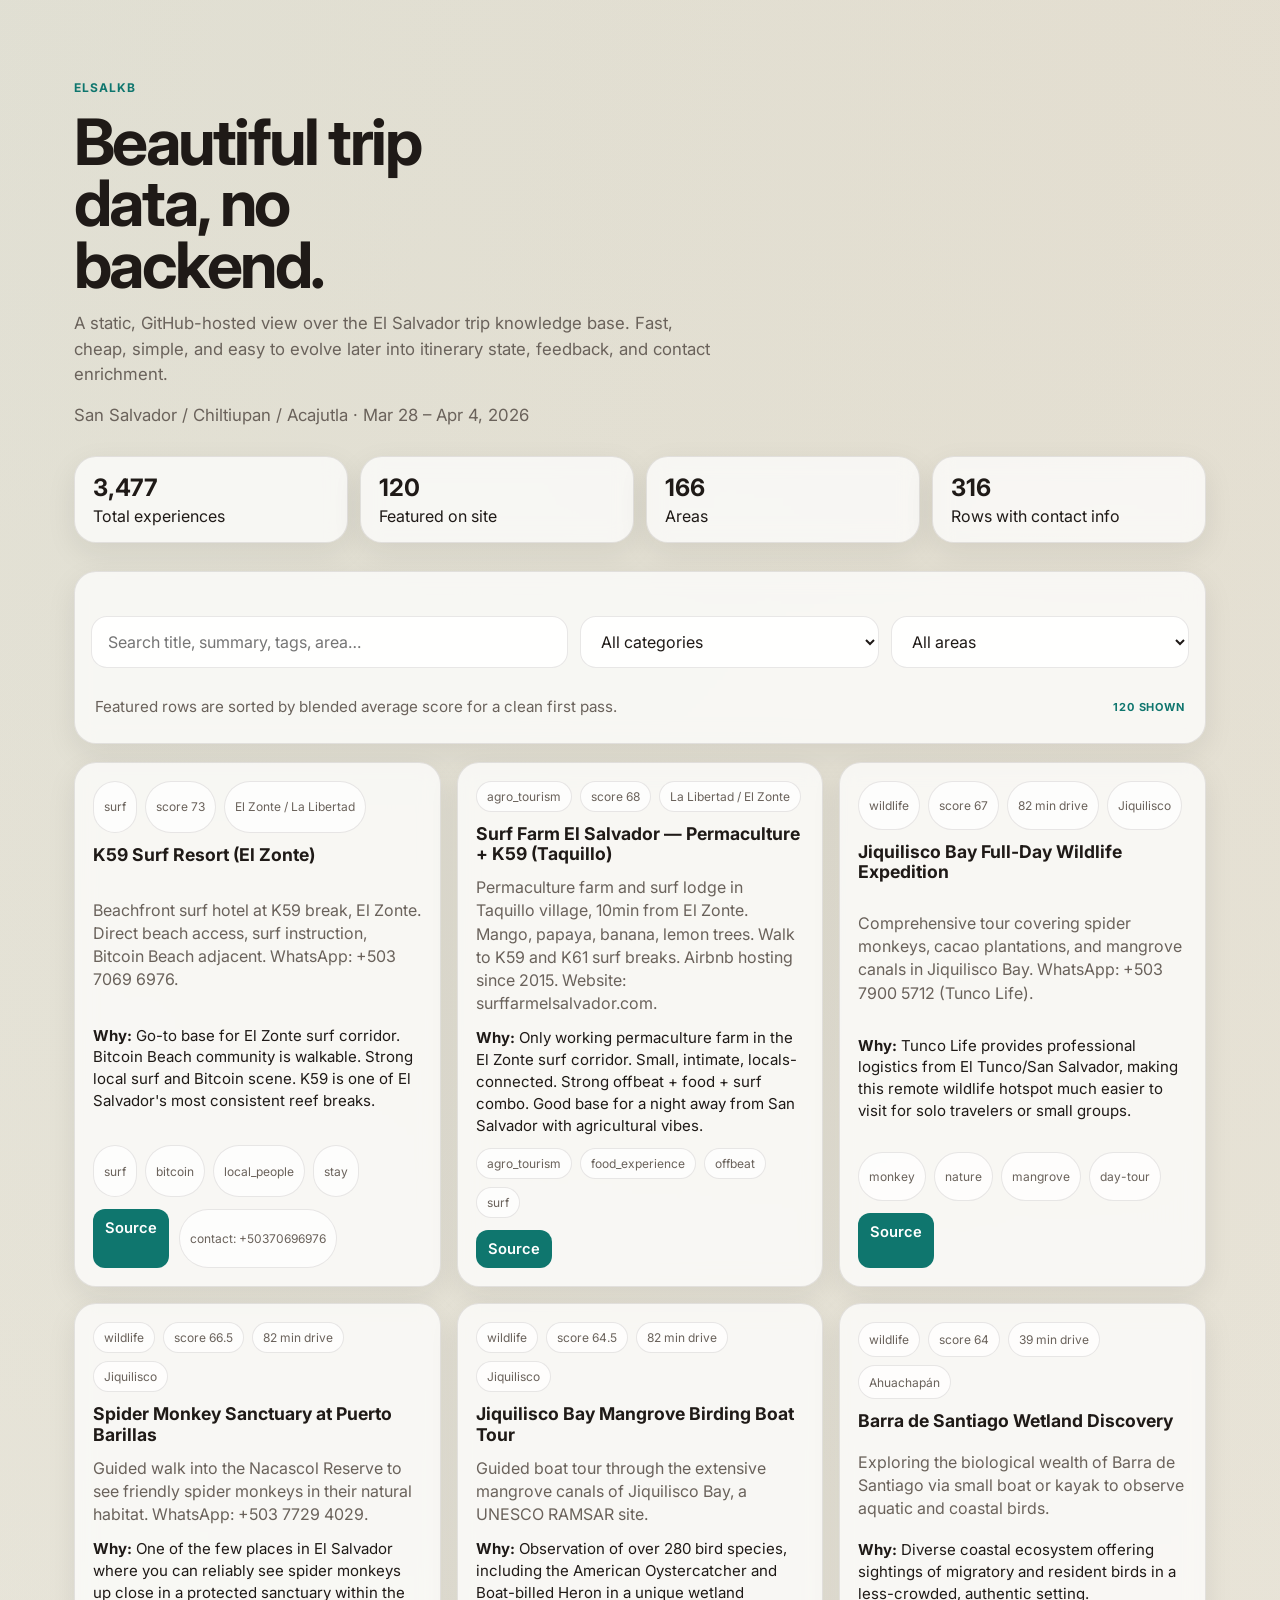
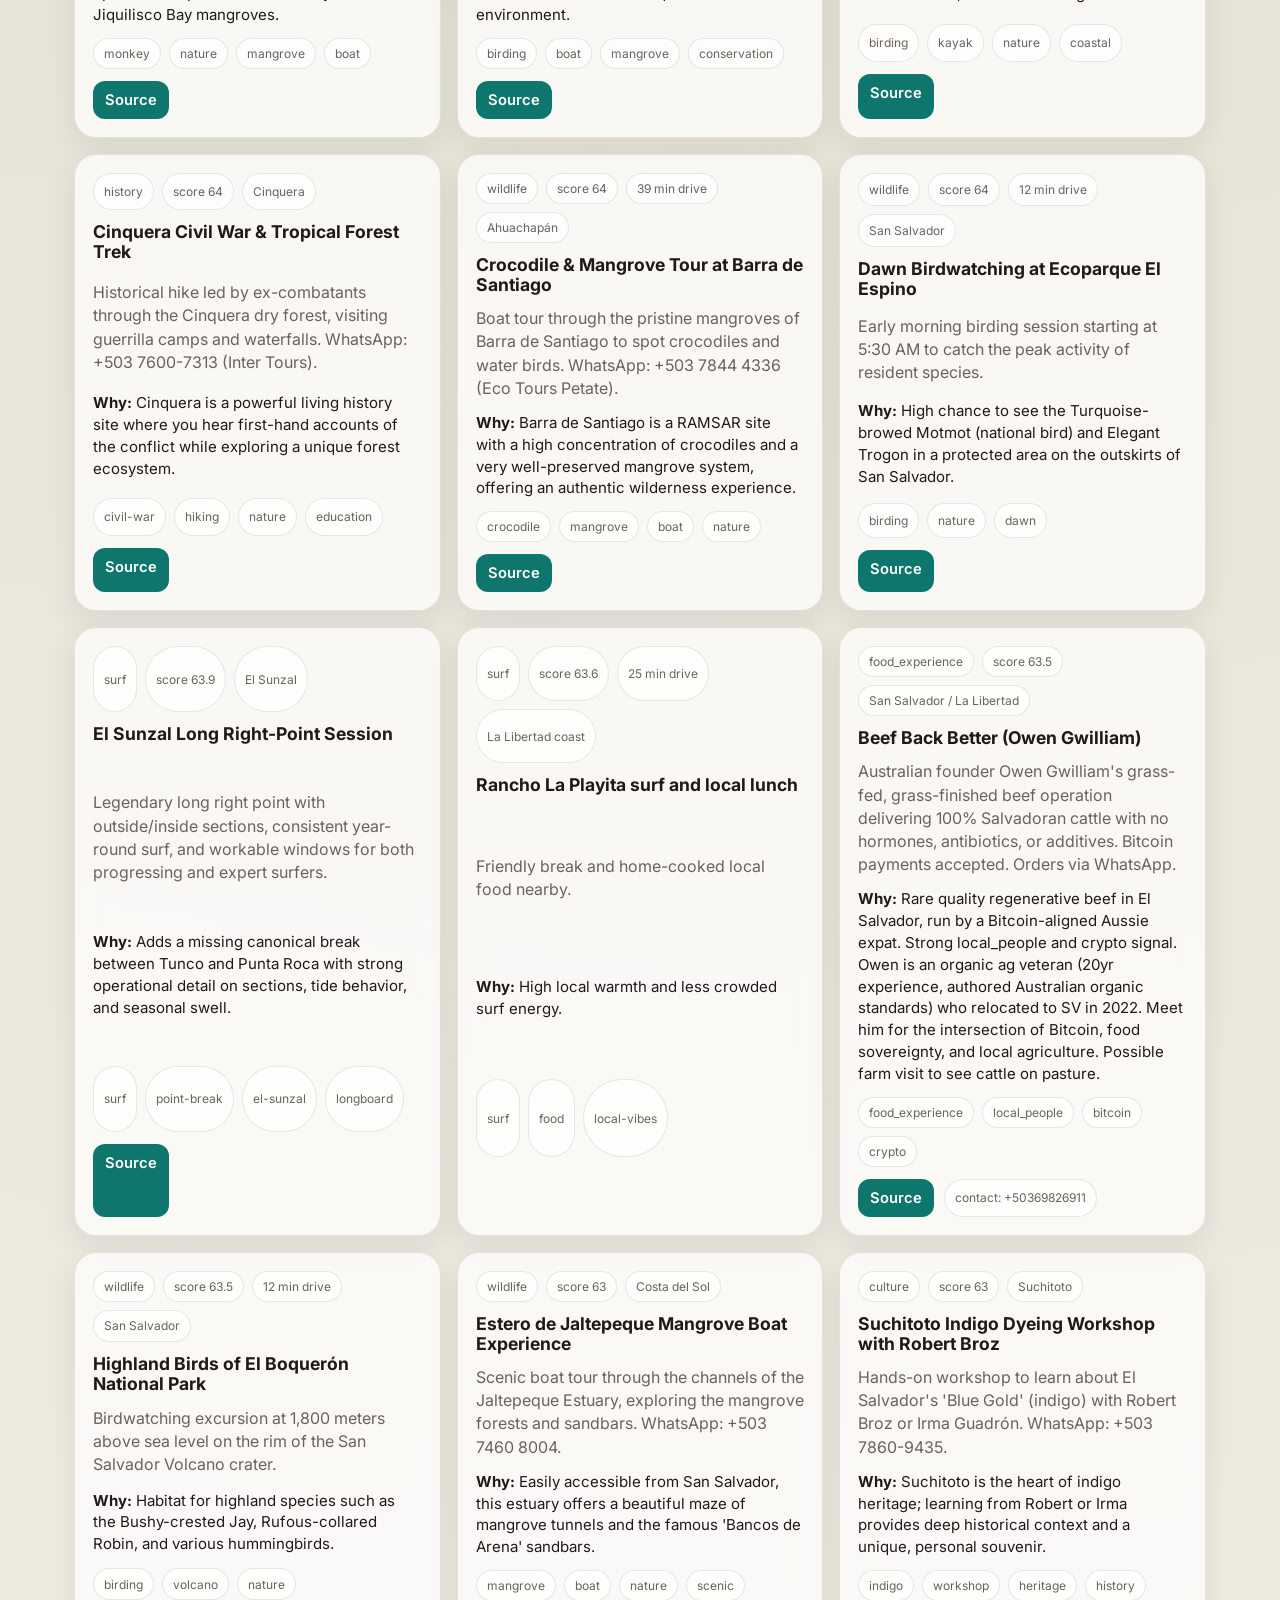
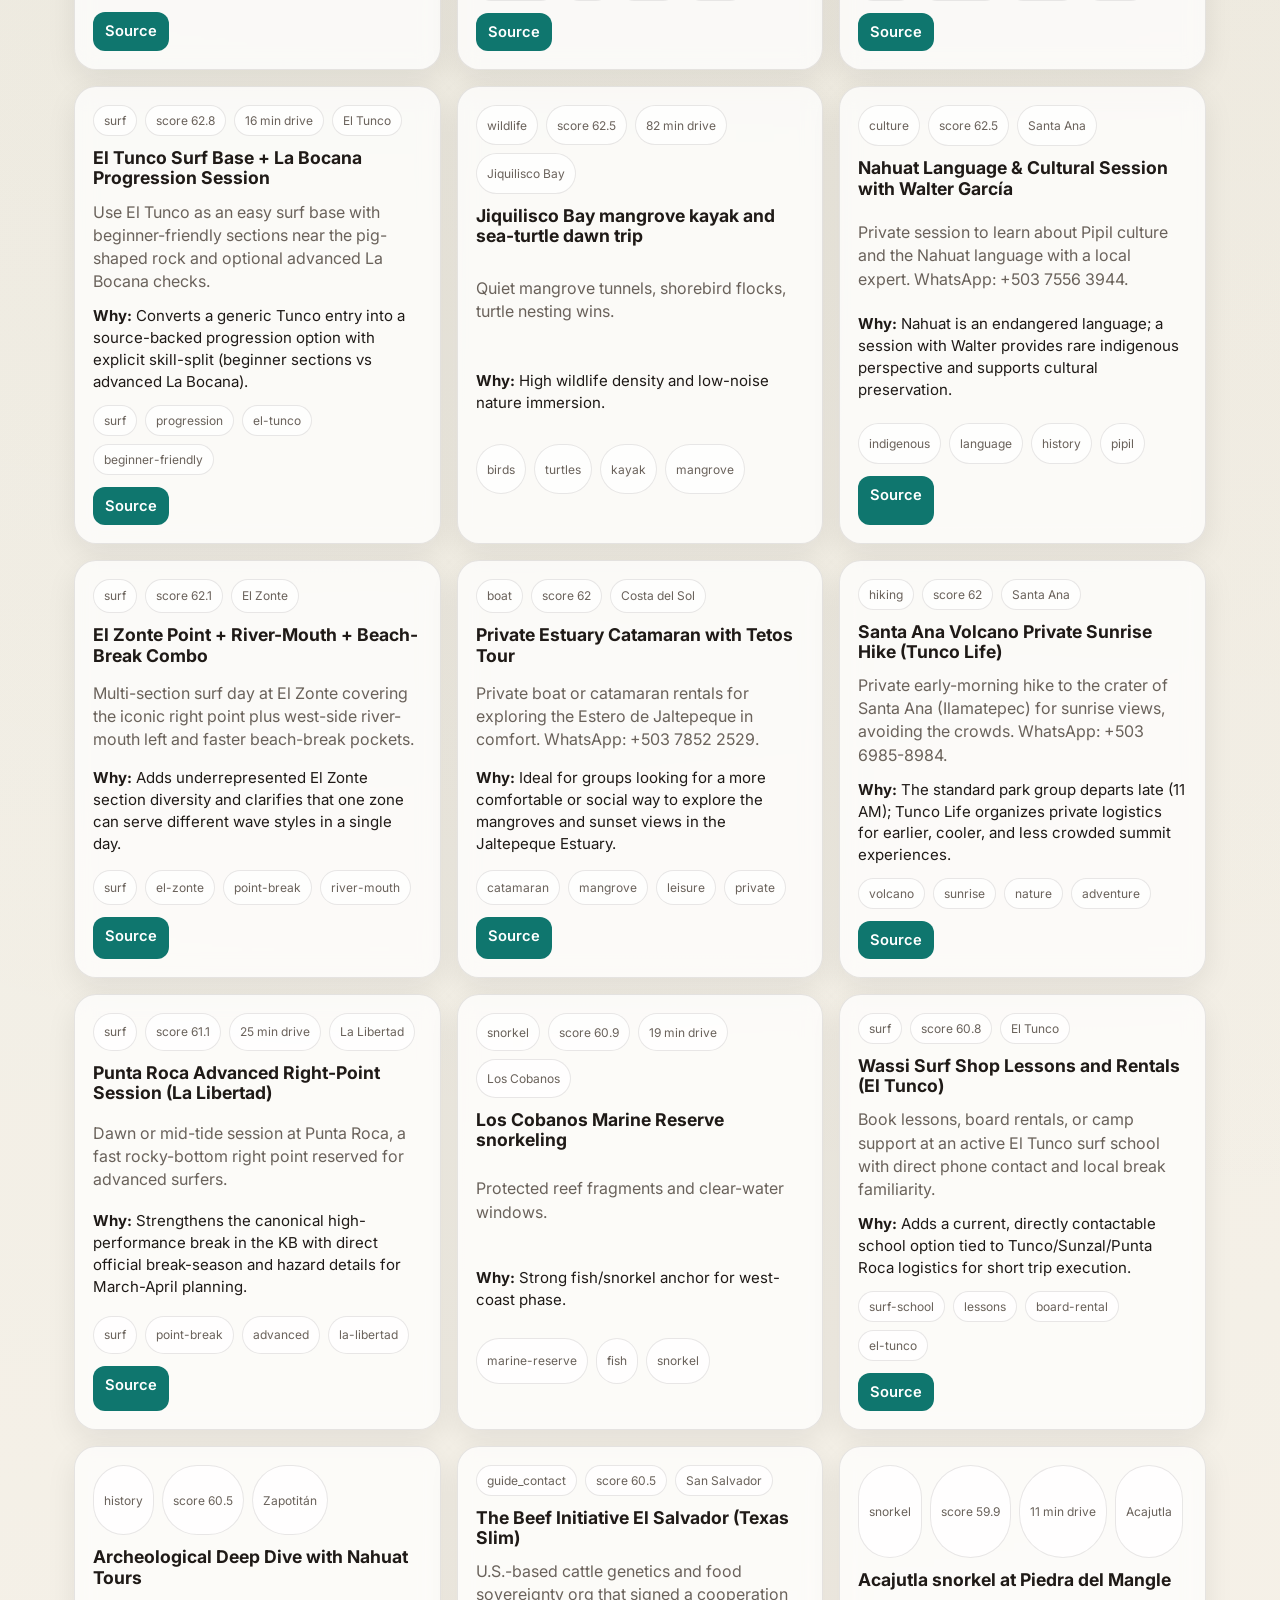
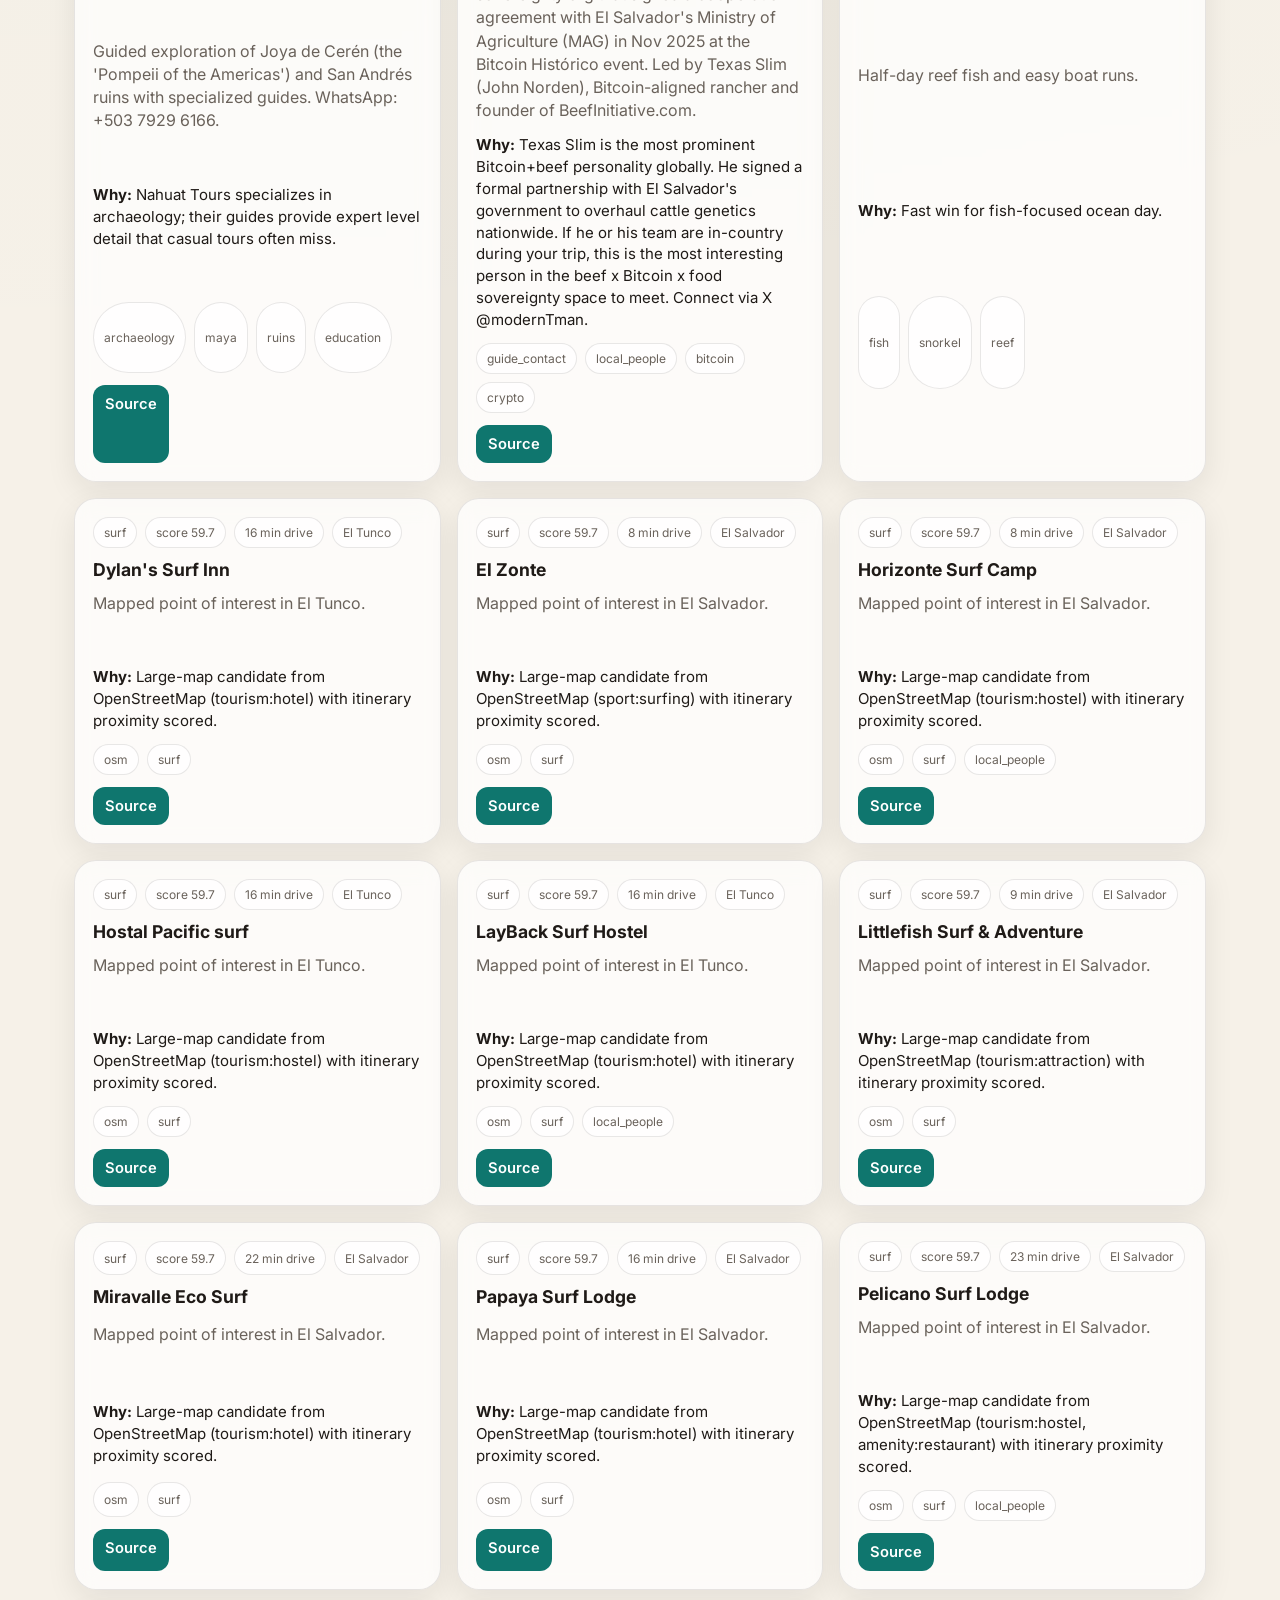
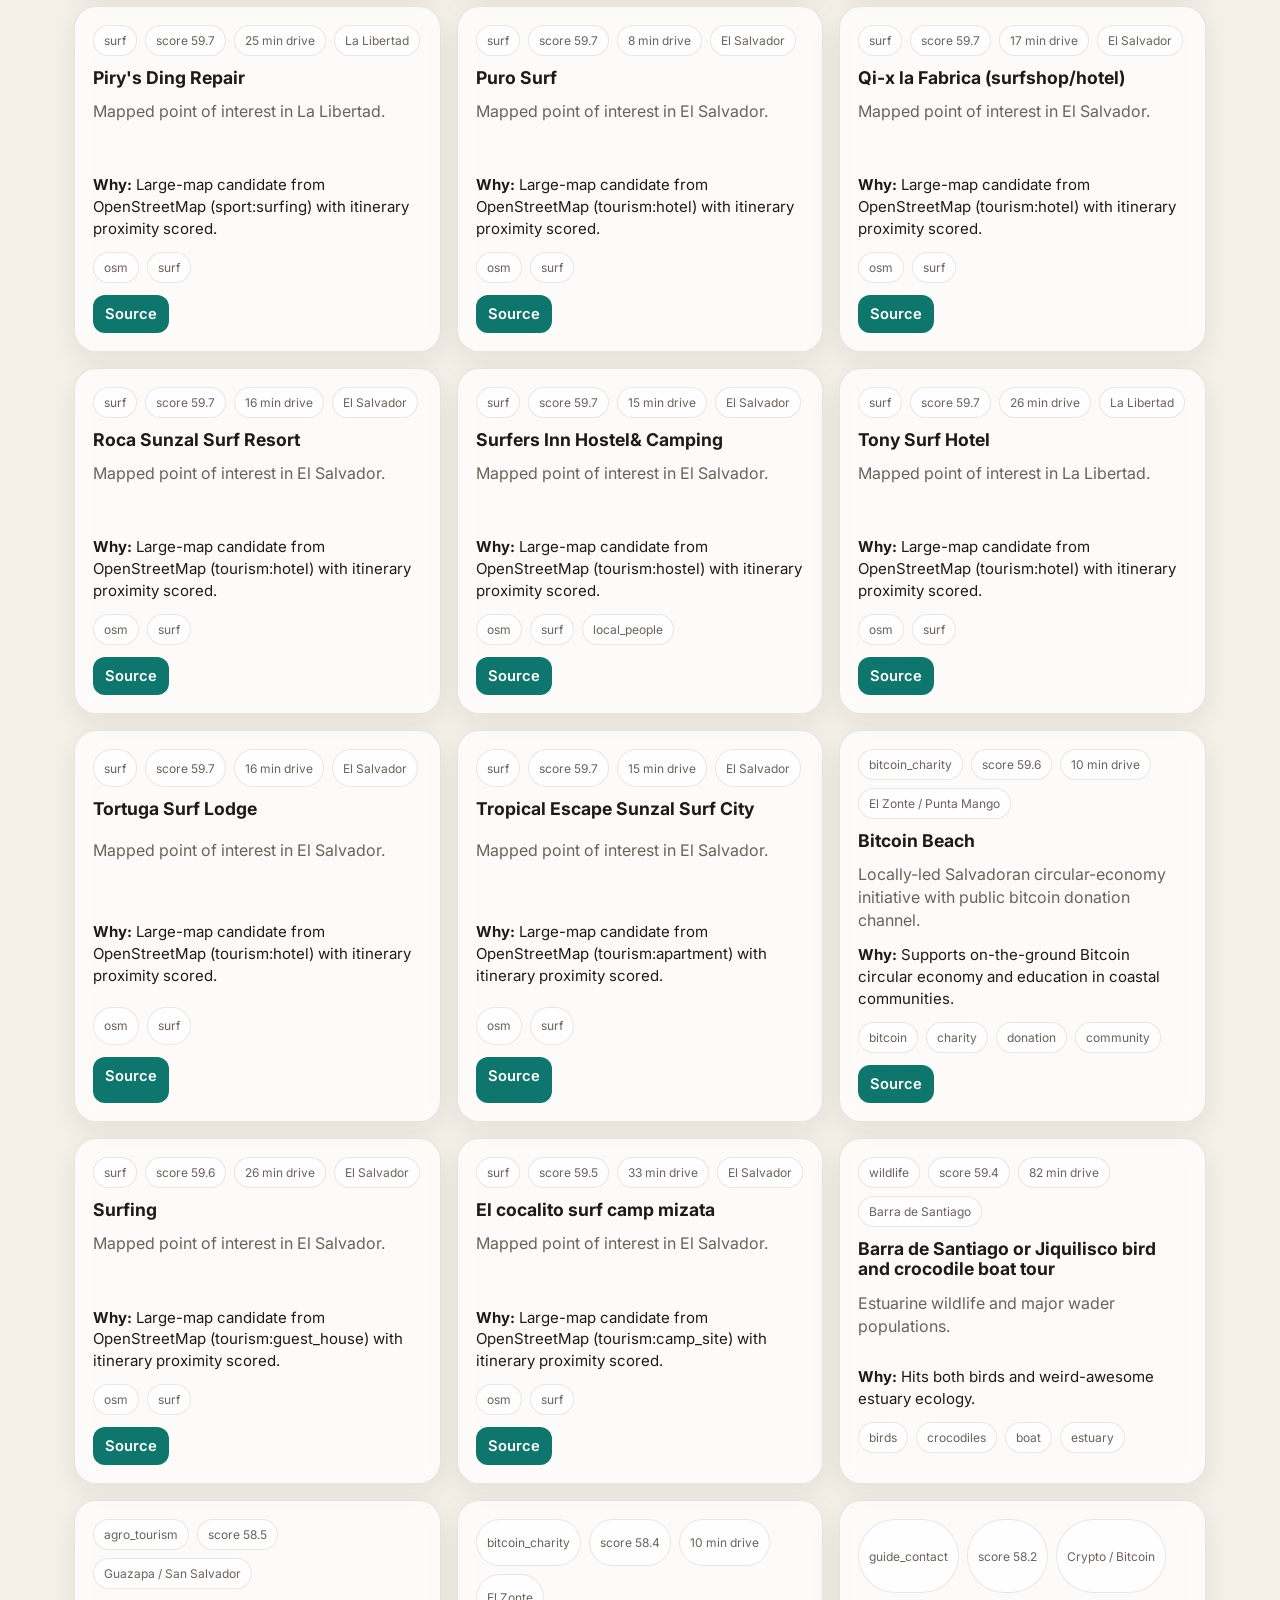
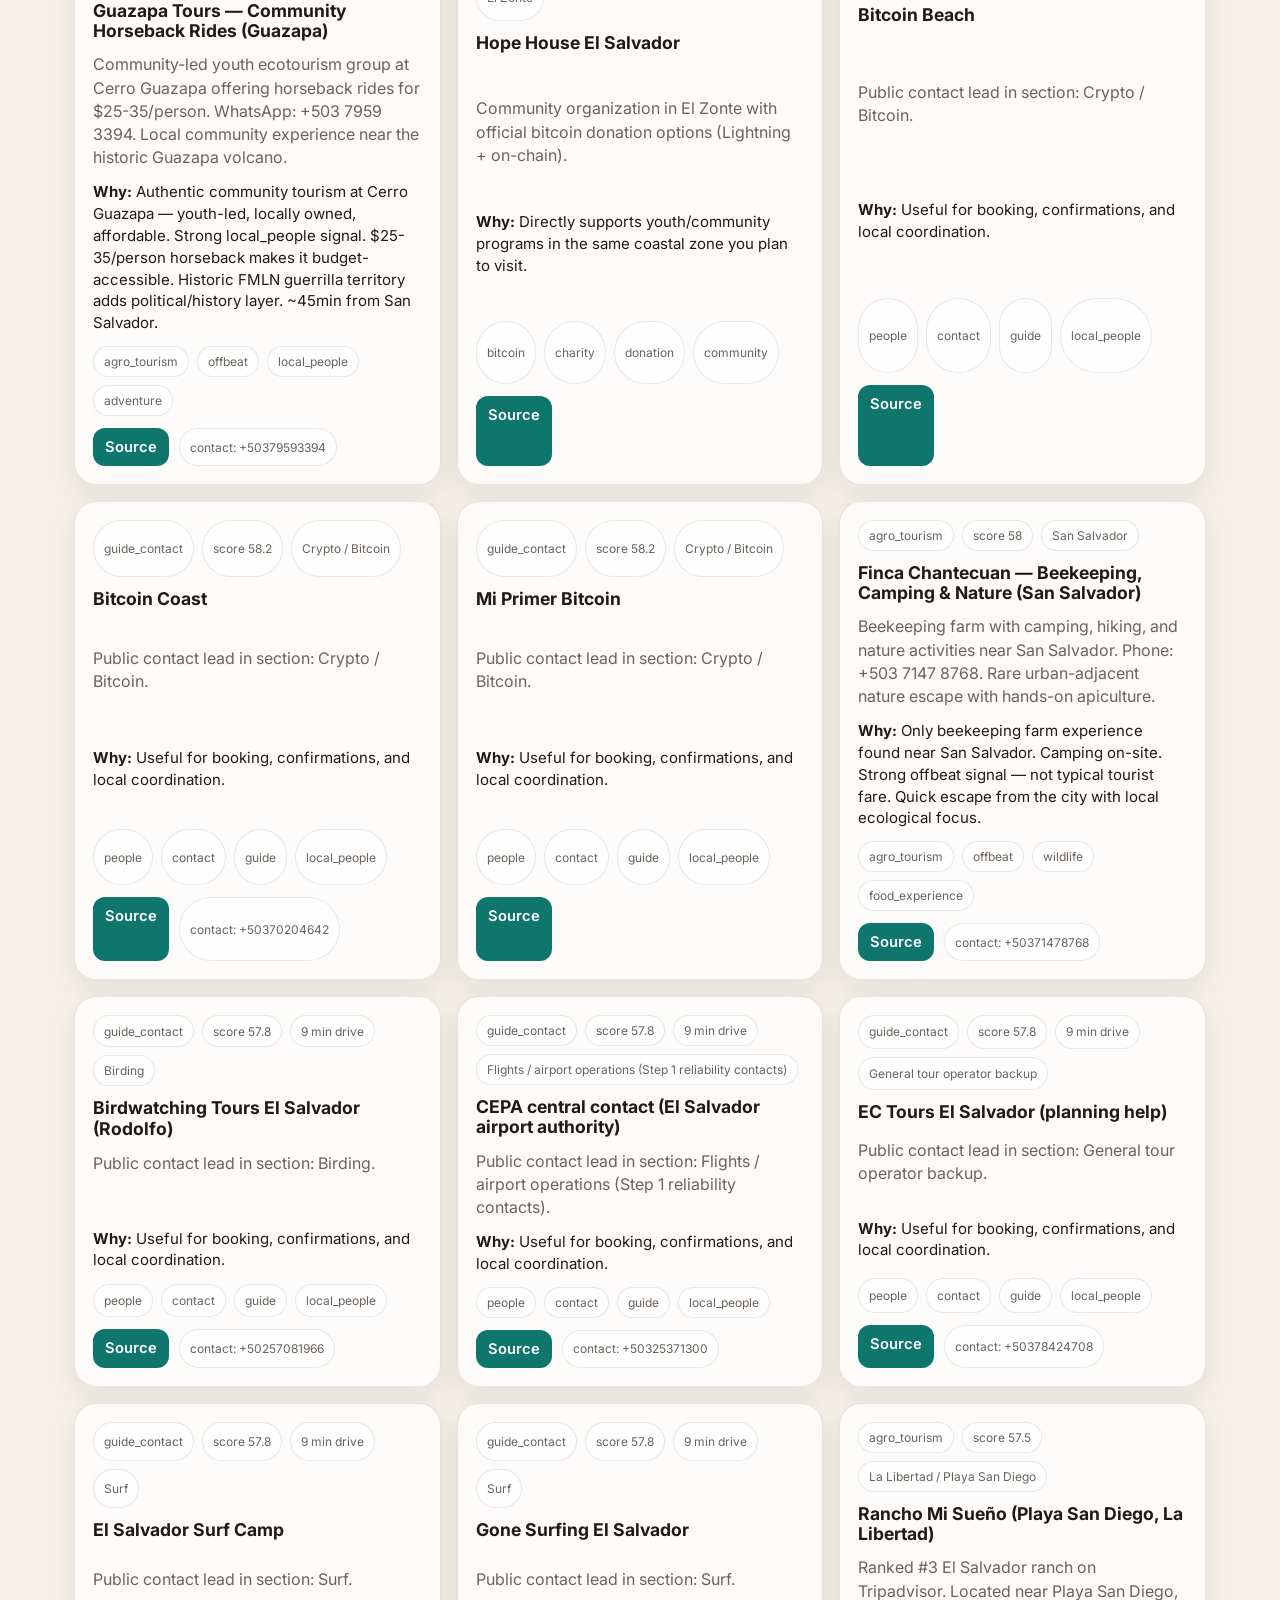
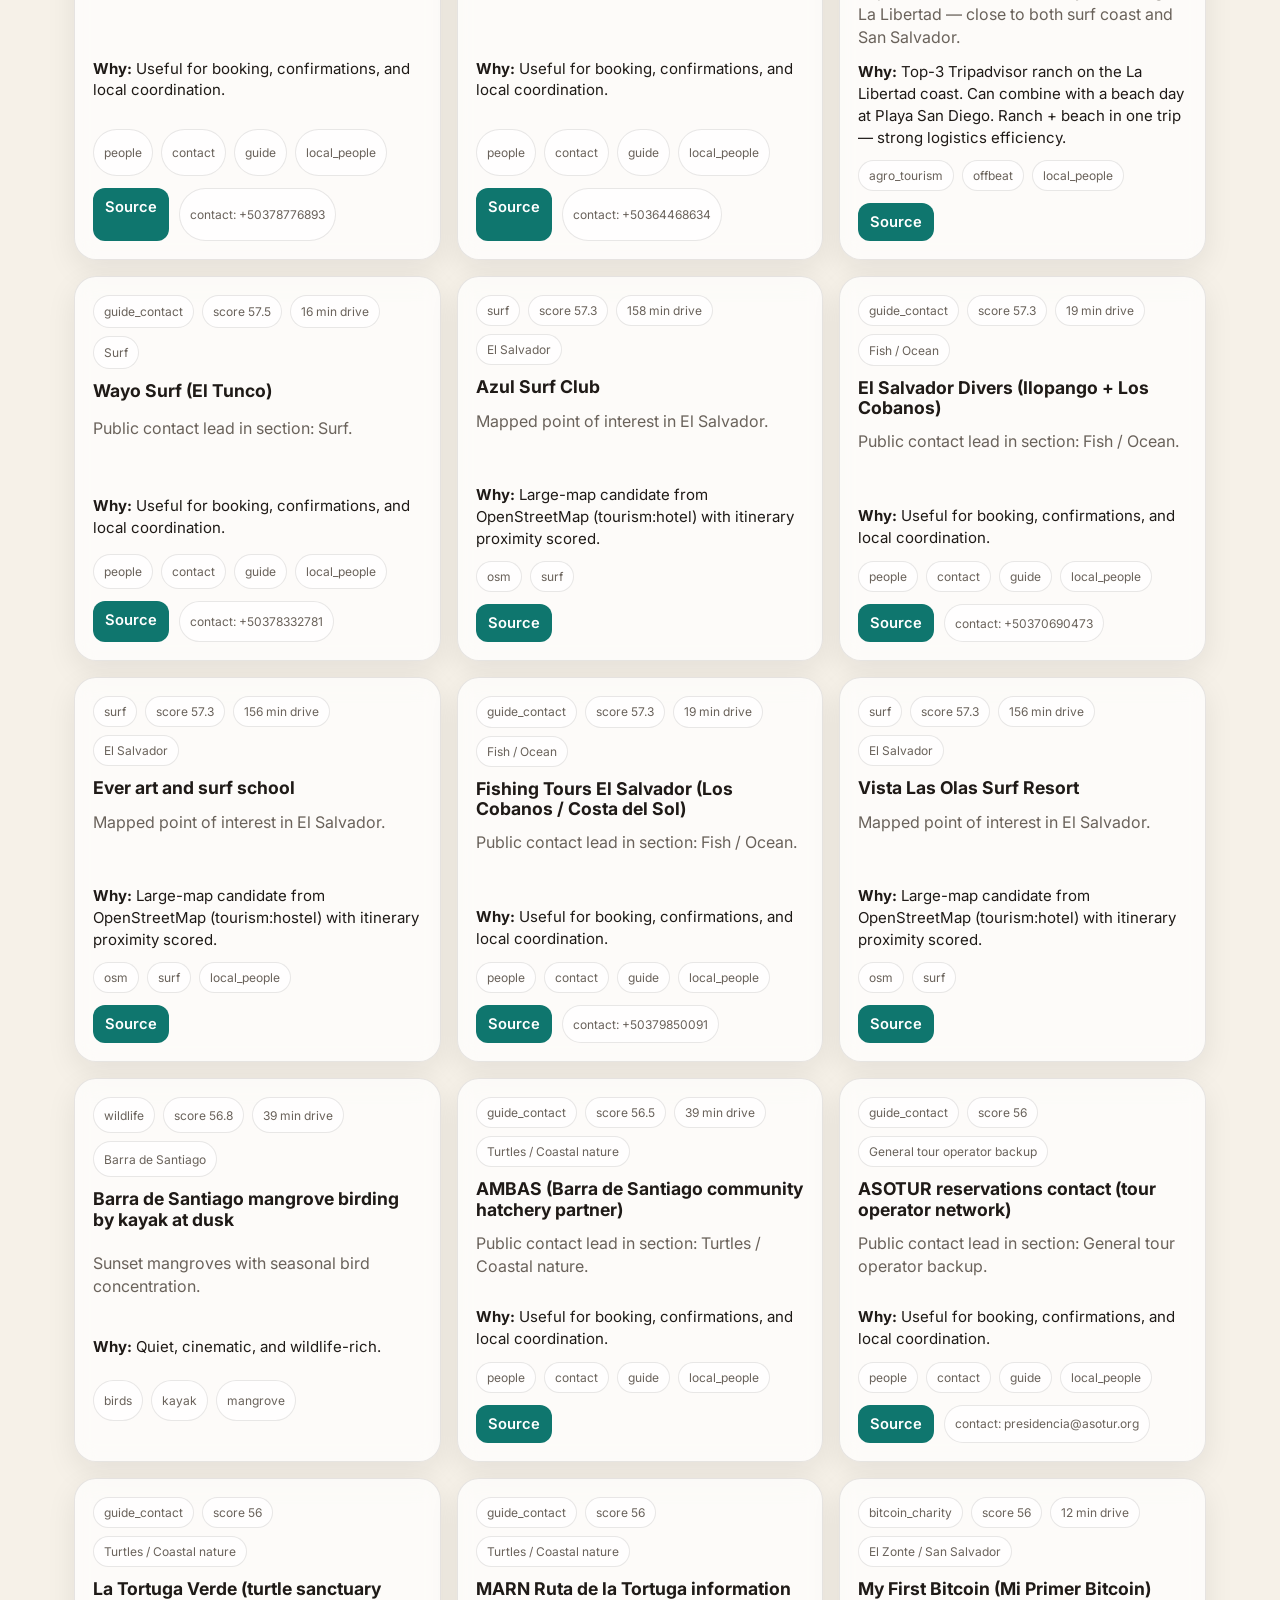
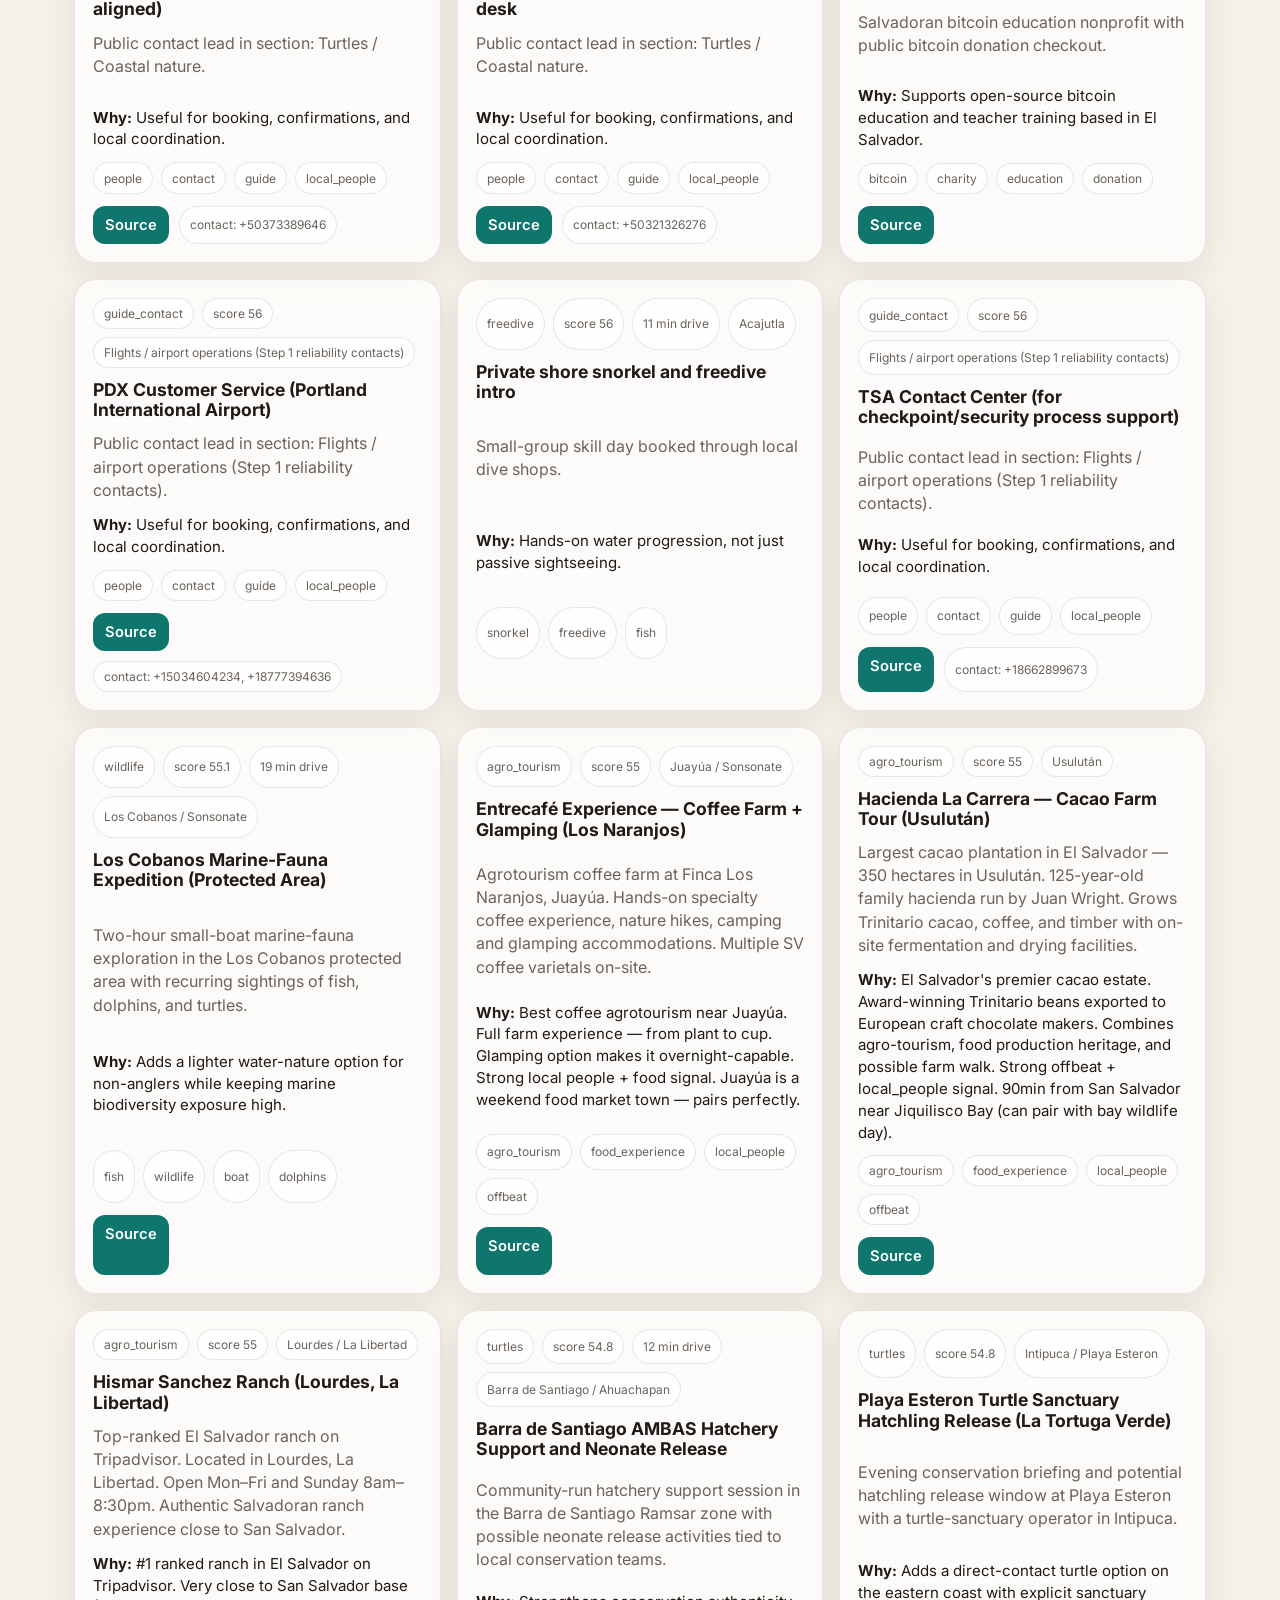
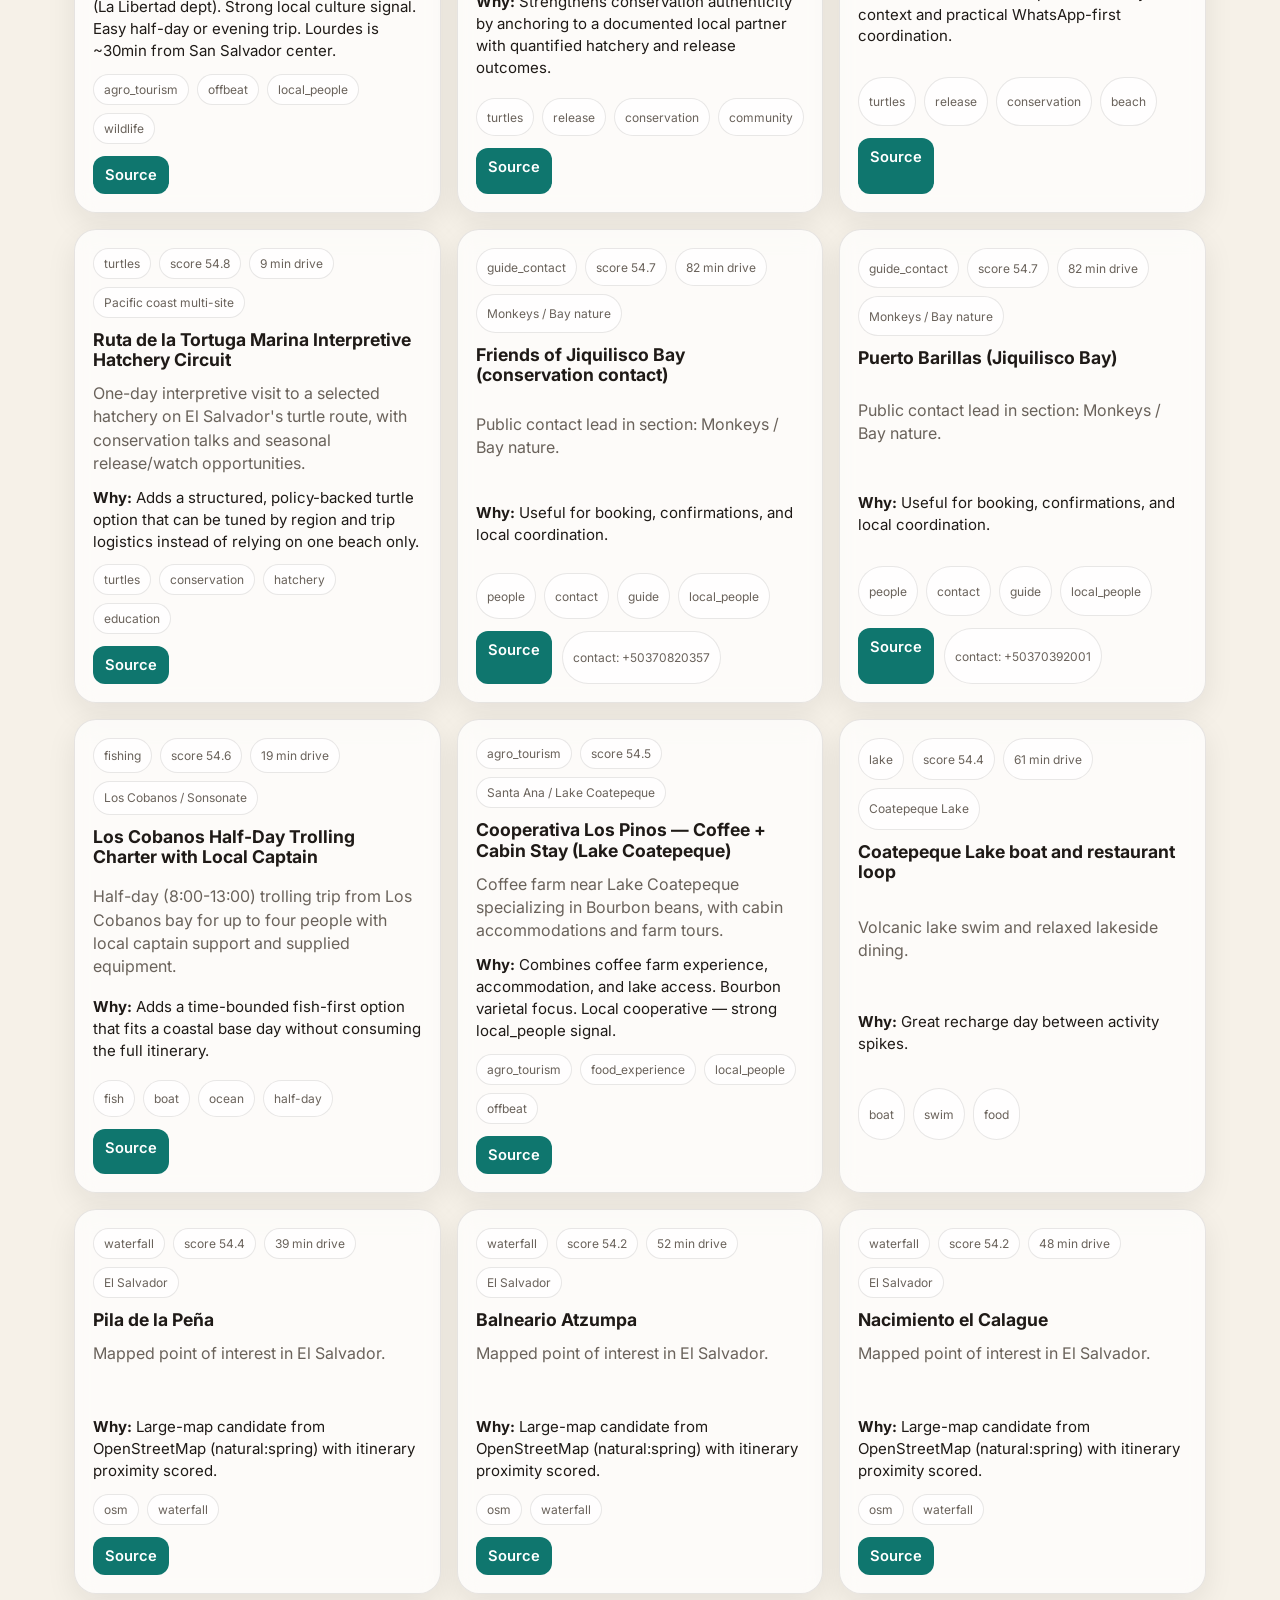
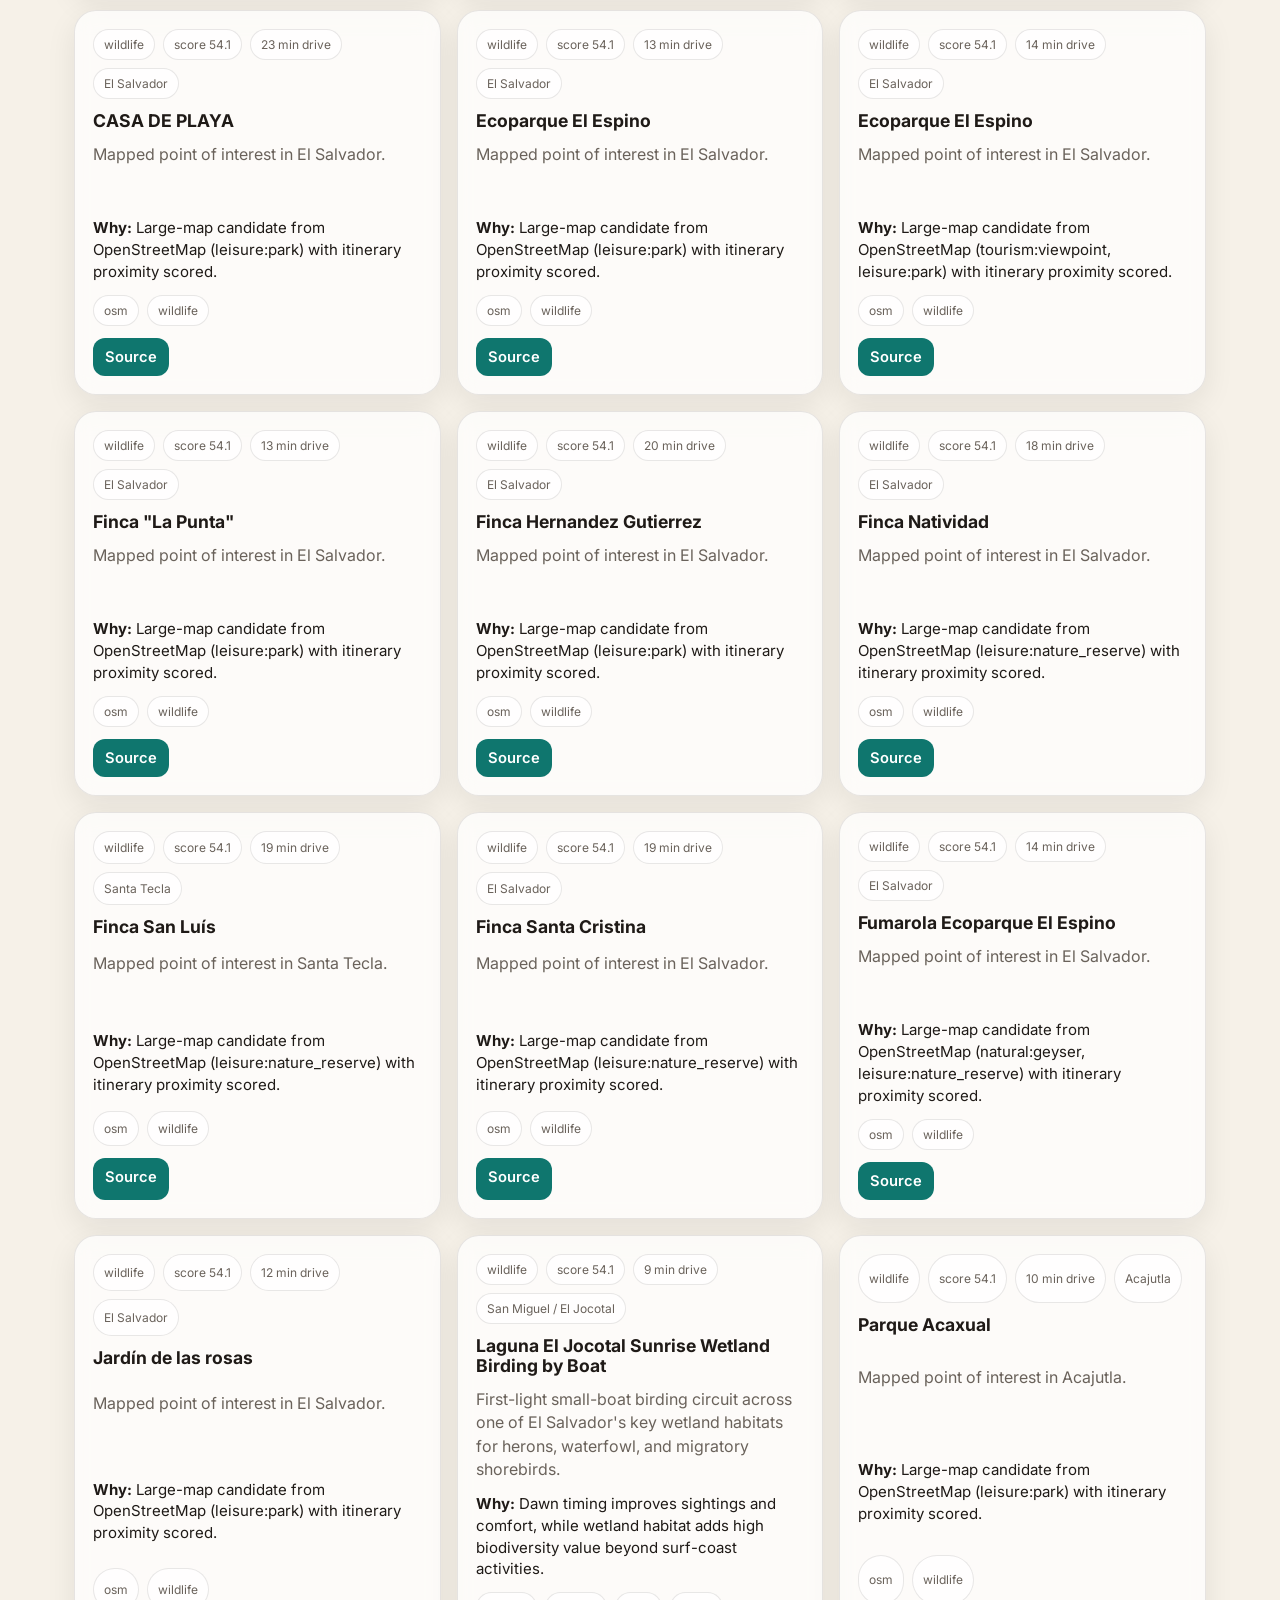
==== index.html @ e11dc7f9 "Initial static site for GitHub Pages" ====
<!doctype html>
<html lang="en">
<head>
  <meta charset="utf-8">
  <meta name="viewport" content="width=device-width, initial-scale=1">
  <title>ElSalKB</title>
  <meta name="description" content="Simple, static trip knowledge base for El Salvador.">
  <link rel="preconnect" href="https://fonts.googleapis.com">
  <link rel="preconnect" href="https://fonts.gstatic.com" crossorigin>
  <link href="https://fonts.googleapis.com/css2?family=Inter:wght@400;500;600;700;800&display=swap" rel="stylesheet">
  <link rel="stylesheet" href="./styles.css">
</head>
<body>
  <main class="container">
    <section class="hero">
      <div class="kicker">ElSalKB</div>
      <h1>Beautiful trip data, no backend.</h1>
      <div class="subtitle">
        A static, GitHub-hosted view over the El Salvador trip knowledge base. Fast, cheap, simple,
        and easy to evolve later into itinerary state, feedback, and contact enrichment.
      </div>
      <div id="trip" class="subtitle"></div>
      <div class="stats">
        <div class="stat"><b id="stat-experiences">—</b>Total experiences</div>
        <div class="stat"><b id="stat-featured">—</b>Featured on site</div>
        <div class="stat"><b id="stat-areas">—</b>Areas</div>
        <div class="stat"><b id="stat-contacts">—</b>Rows with contact info</div>
      </div>
    </section>

    <section class="panel" style="padding:16px;">
      <div class="controls">
        <input id="search" type="search" placeholder="Search title, summary, tags, area…">
        <select id="category"><option value="">All categories</option></select>
        <select id="area"><option value="">All areas</option></select>
      </div>
      <div style="display:flex;justify-content:space-between;align-items:center;gap:12px;padding:0 4px 8px;">
        <div class="subtitle" style="font-size:.95rem;">Featured rows are sorted by blended average score for a clean first pass.</div>
        <div id="count" class="kicker" style="font-size:11px;"></div>
      </div>
    </section>

    <section id="grid" class="grid" style="margin-top:18px;"></section>

    <footer>
      Built as a static export from SQLite → JSON → plain HTML/CSS/JS. Deploy target: GitHub Pages.
      <br>
      Notes live in <a class="subtle" href="./NOTES.md">NOTES.md</a> and the repo <a class="subtle" href="./README.md">README</a>.
    </footer>
  </main>
  <script src="./app.js"></script>
</body>
</html>
---- styles.css ----
:root {
  --bg: #f6f1e8;
  --panel: rgba(255,255,255,0.72);
  --ink: #1f1a17;
  --muted: #6a625b;
  --line: rgba(31,26,23,0.10);
  --accent: #0f766e;
  --accent-2: #b45309;
  --shadow: 0 10px 30px rgba(31,26,23,0.08);
}
* { box-sizing: border-box; }
body {
  margin: 0;
  font-family: Inter, ui-sans-serif, system-ui, -apple-system, sans-serif;
  color: var(--ink);
  background:
    radial-gradient(circle at top left, rgba(15,118,110,.08), transparent 28%),
    radial-gradient(circle at top right, rgba(180,83,9,.08), transparent 24%),
    var(--bg);
}
.container { max-width: 1180px; margin: 0 auto; padding: 24px; }
.hero {
  padding: 56px 0 28px;
  display: grid;
  gap: 16px;
}
.kicker { color: var(--accent); font-weight: 700; text-transform: uppercase; letter-spacing: .08em; font-size: 12px; }
h1 { margin: 0; font-size: clamp(2.4rem, 5vw, 4.4rem); line-height: .96; letter-spacing: -0.04em; max-width: 10ch; }
.subtitle { max-width: 58ch; font-size: 1.05rem; color: var(--muted); line-height: 1.5; }
.stats { display: grid; grid-template-columns: repeat(auto-fit, minmax(150px,1fr)); gap: 12px; margin-top: 12px; }
.stat, .panel, .card {
  background: var(--panel);
  backdrop-filter: blur(10px);
  border: 1px solid var(--line);
  border-radius: 22px;
  box-shadow: var(--shadow);
}
.stat { padding: 16px 18px; }
.stat b { display:block; font-size: 1.5rem; margin-bottom: 4px; }
.controls { display:grid; grid-template-columns: 1.6fr 1fr 1fr; gap: 12px; margin: 28px 0; }
input, select {
  width: 100%; padding: 14px 16px; border-radius: 16px; border: 1px solid var(--line);
  background: rgba(255,255,255,.9); color: var(--ink); font: inherit;
}
.grid { display:grid; grid-template-columns: repeat(auto-fit, minmax(280px,1fr)); gap: 16px; }
.card { padding: 18px; display:grid; gap: 12px; }
.card h3 { margin: 0; font-size: 1.1rem; line-height: 1.15; }
.meta, .tags { display:flex; flex-wrap: wrap; gap: 8px; }
.pill {
  display:inline-flex; align-items:center; gap:6px; font-size: 12px; padding: 7px 10px;
  border-radius: 999px; border: 1px solid var(--line); color: var(--muted); background: rgba(255,255,255,.75);
}
.summary { color: var(--muted); line-height: 1.45; min-height: 3.9em; }
.why { font-size: .94rem; line-height: 1.45; }
.links { display:flex; flex-wrap:wrap; gap:10px; }
a.button {
  text-decoration:none; color: white; background: var(--accent); padding: 10px 12px;
  border-radius: 12px; font-size:.92rem; font-weight:600;
}
a.subtle { color: var(--accent); text-decoration:none; font-weight:600; }
footer { padding: 40px 0 60px; color: var(--muted); font-size: .95rem; }
@media (max-width: 820px) {
  .controls { grid-template-columns: 1fr; }
}
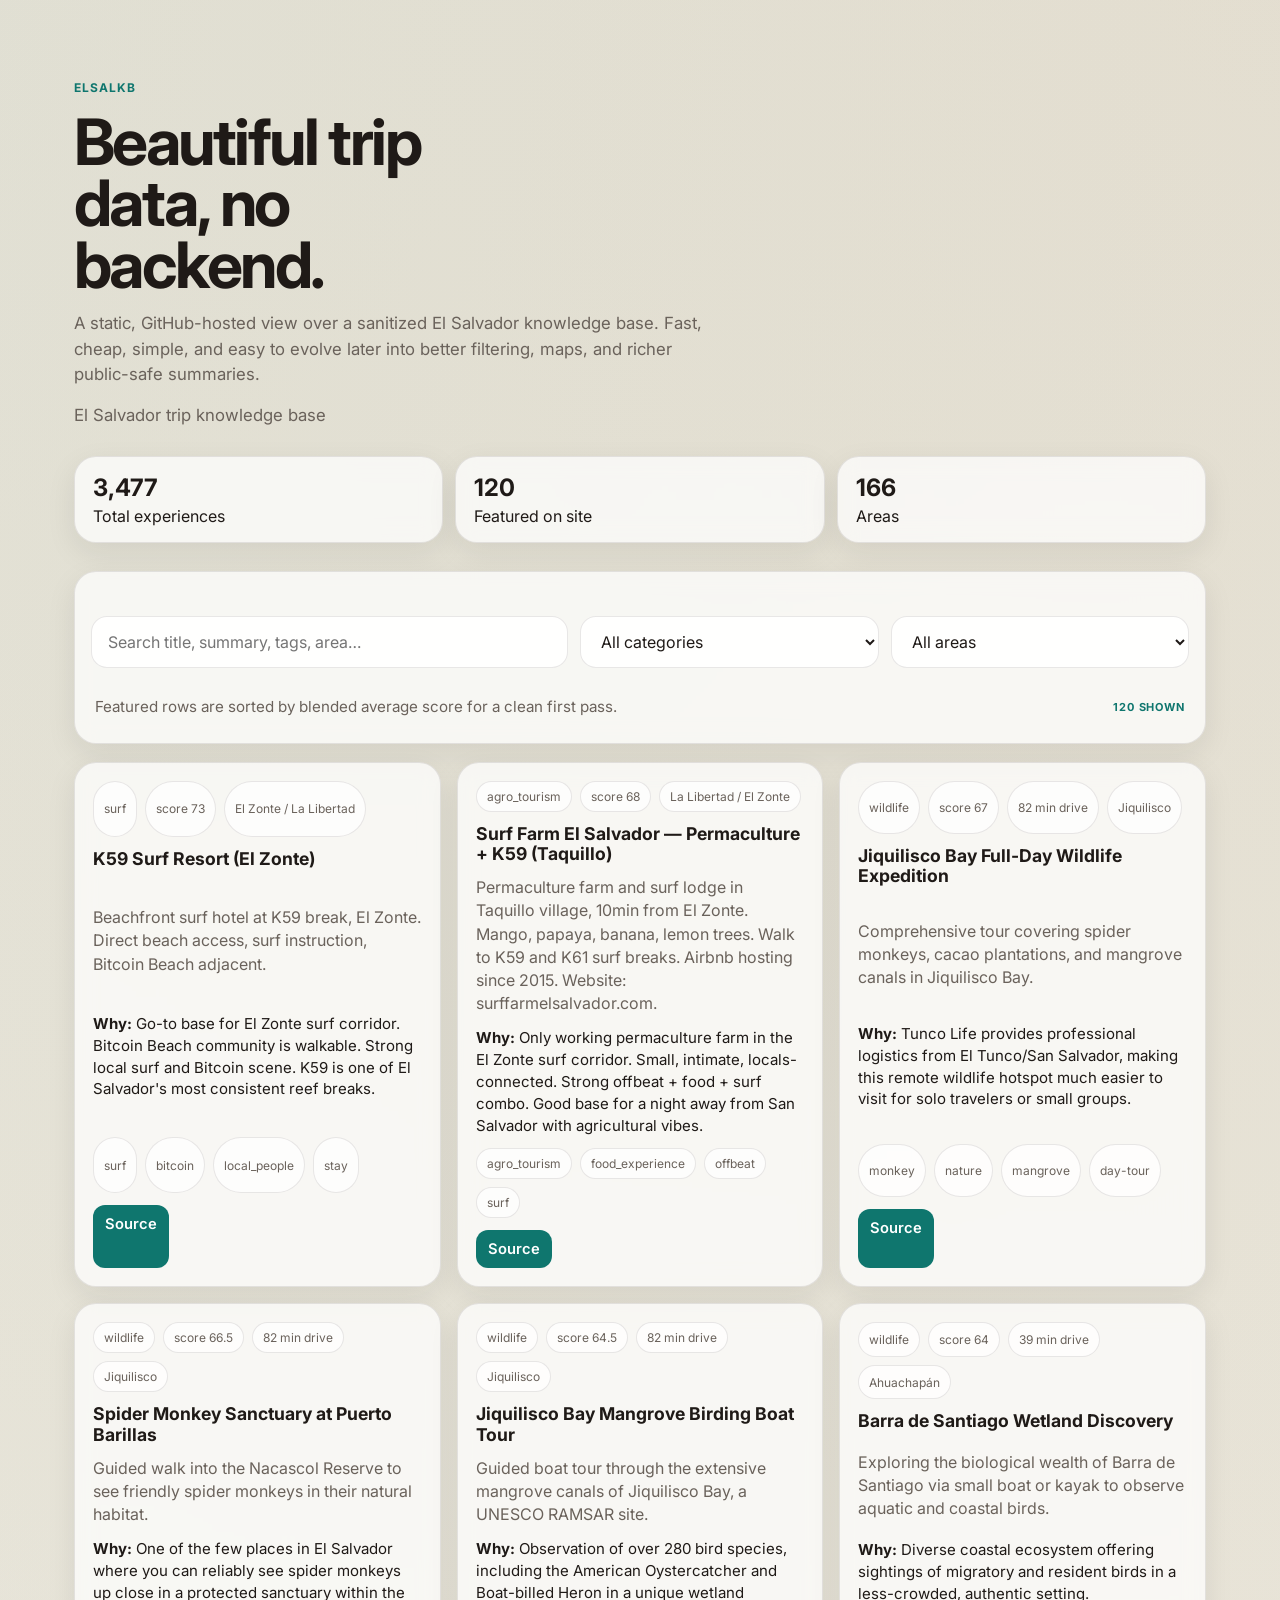
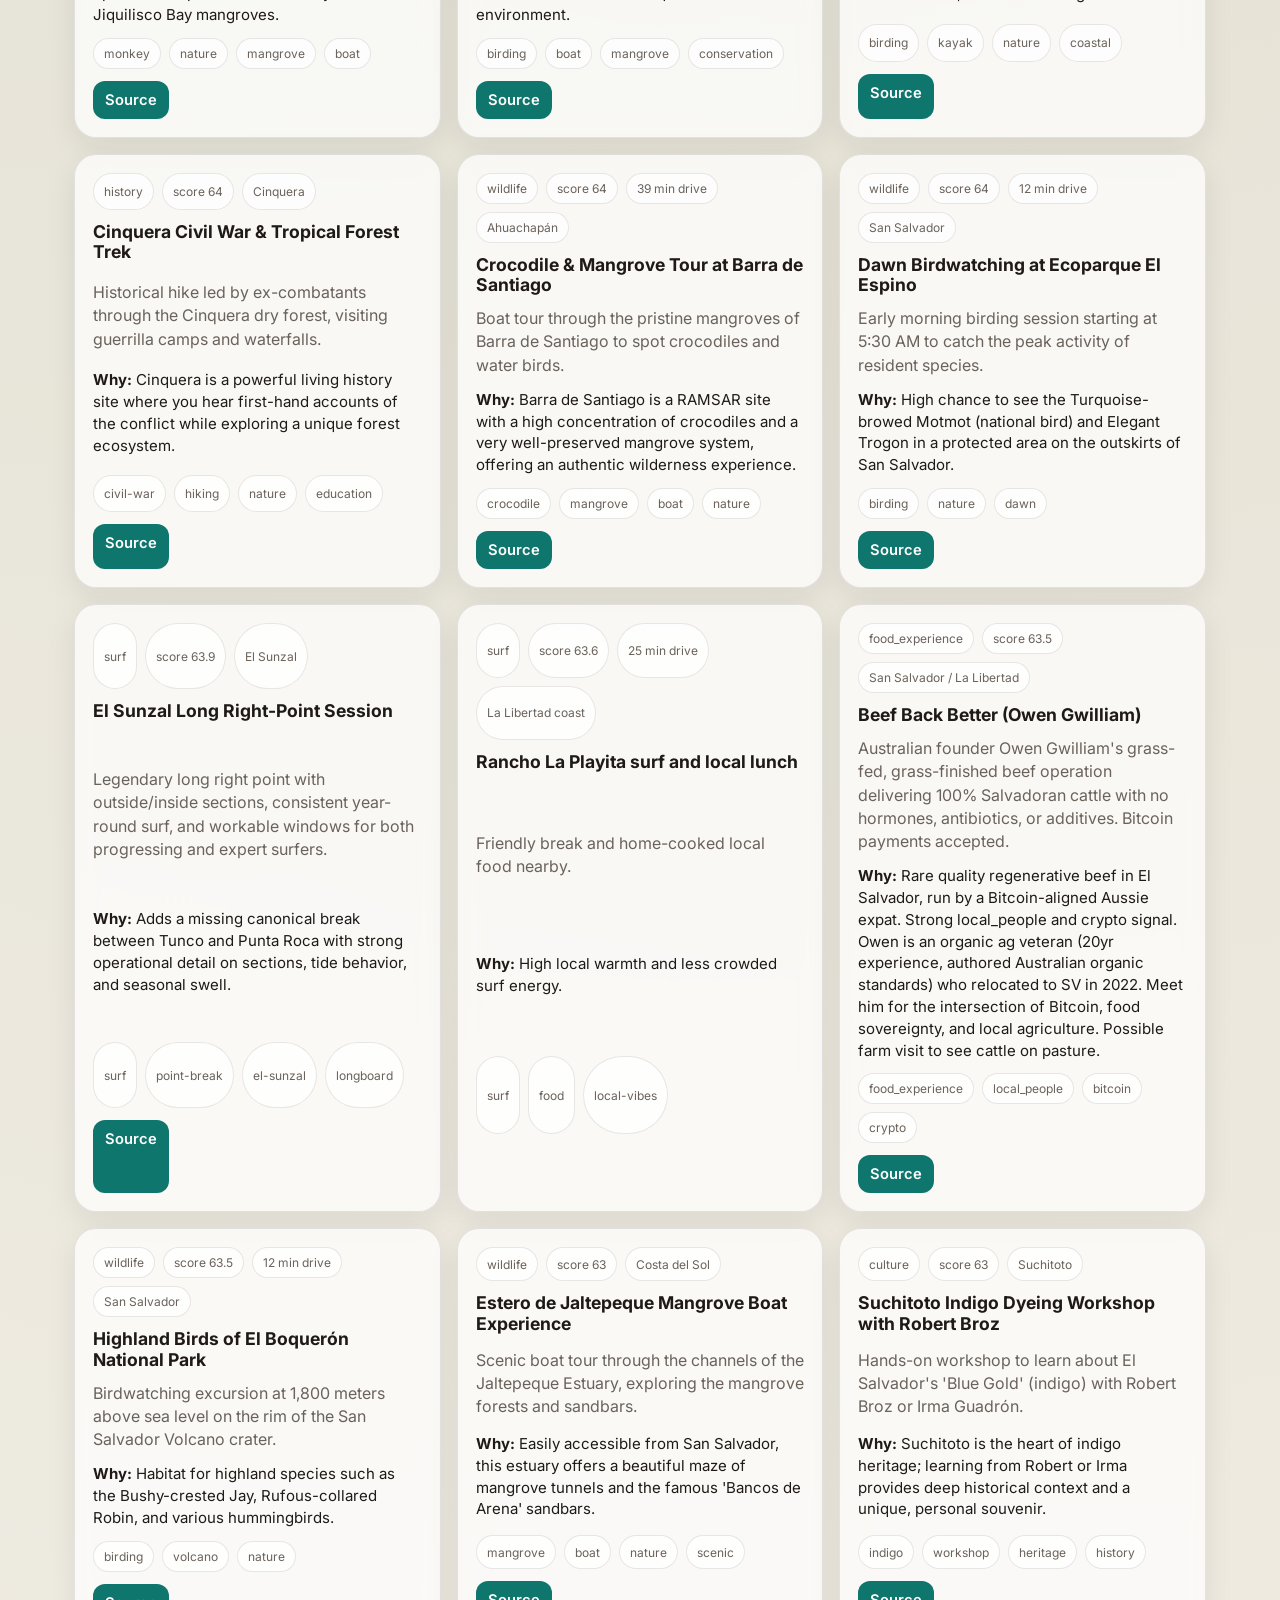
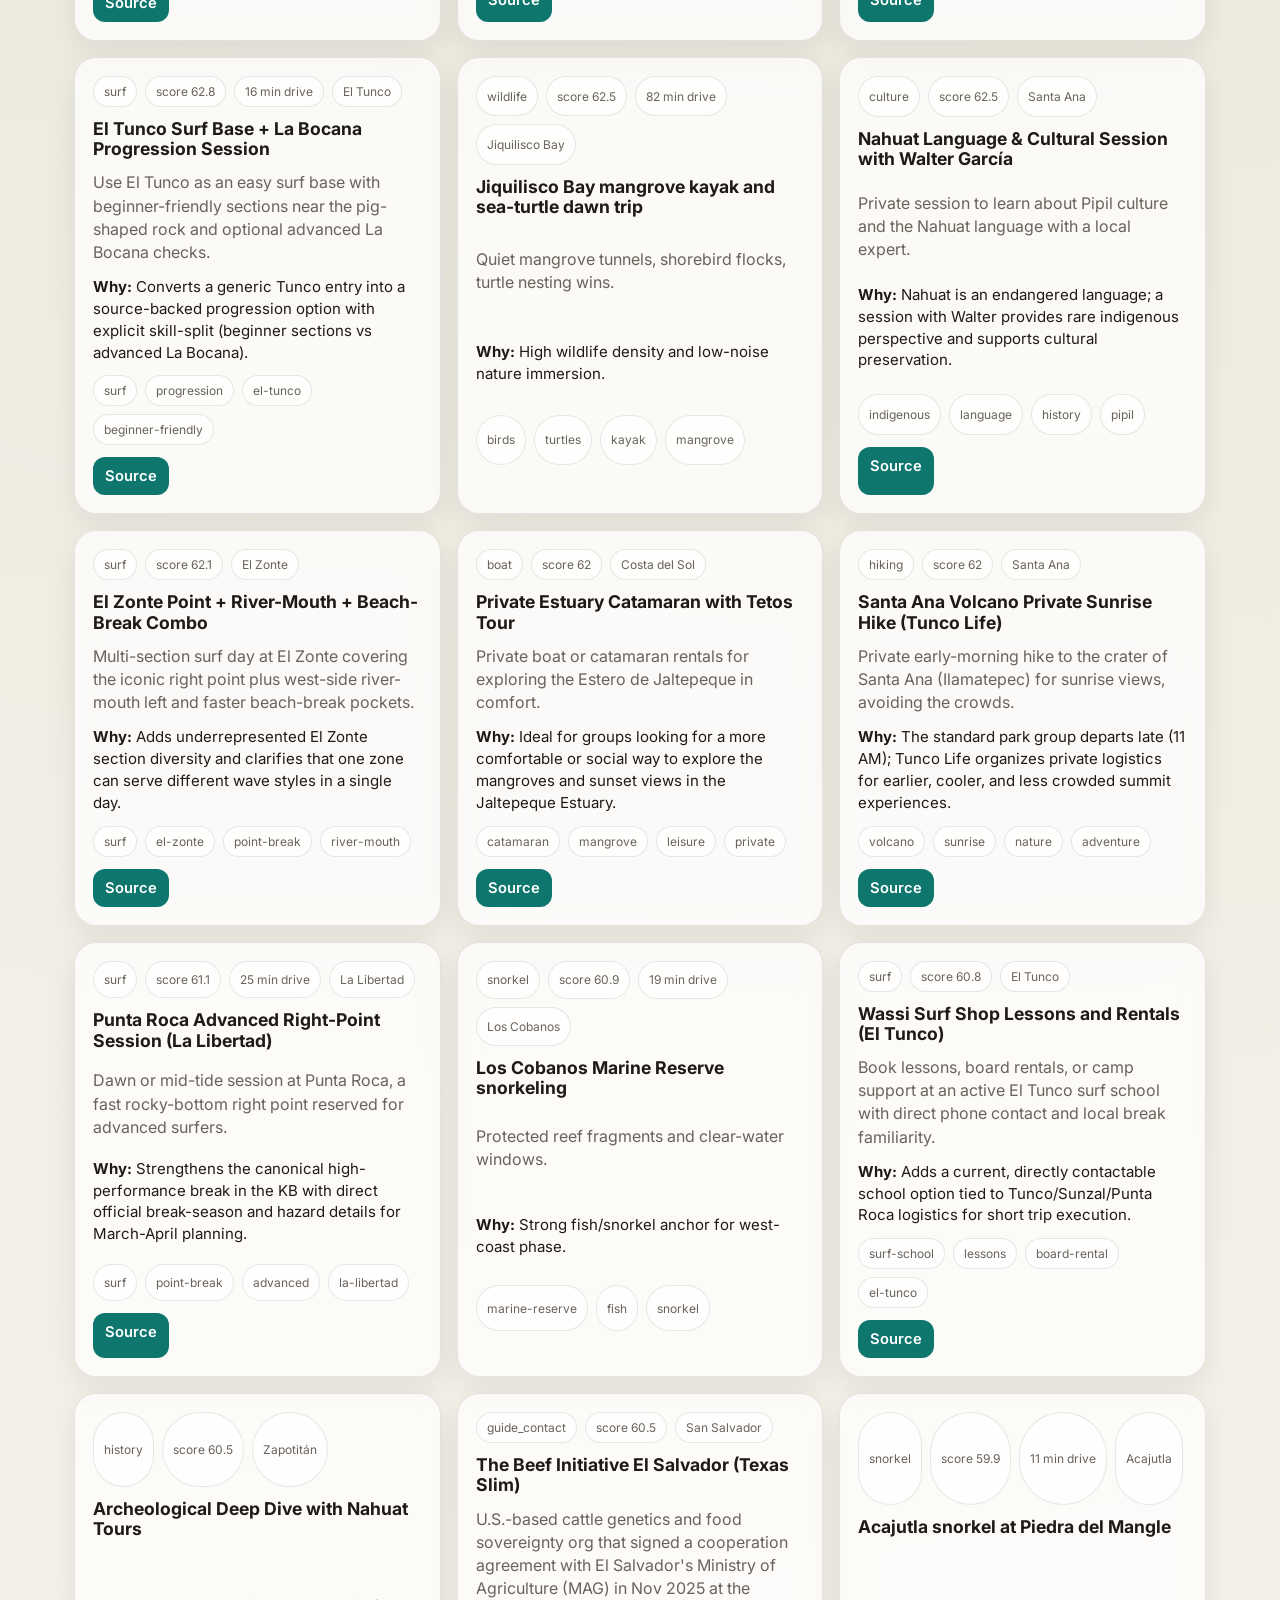
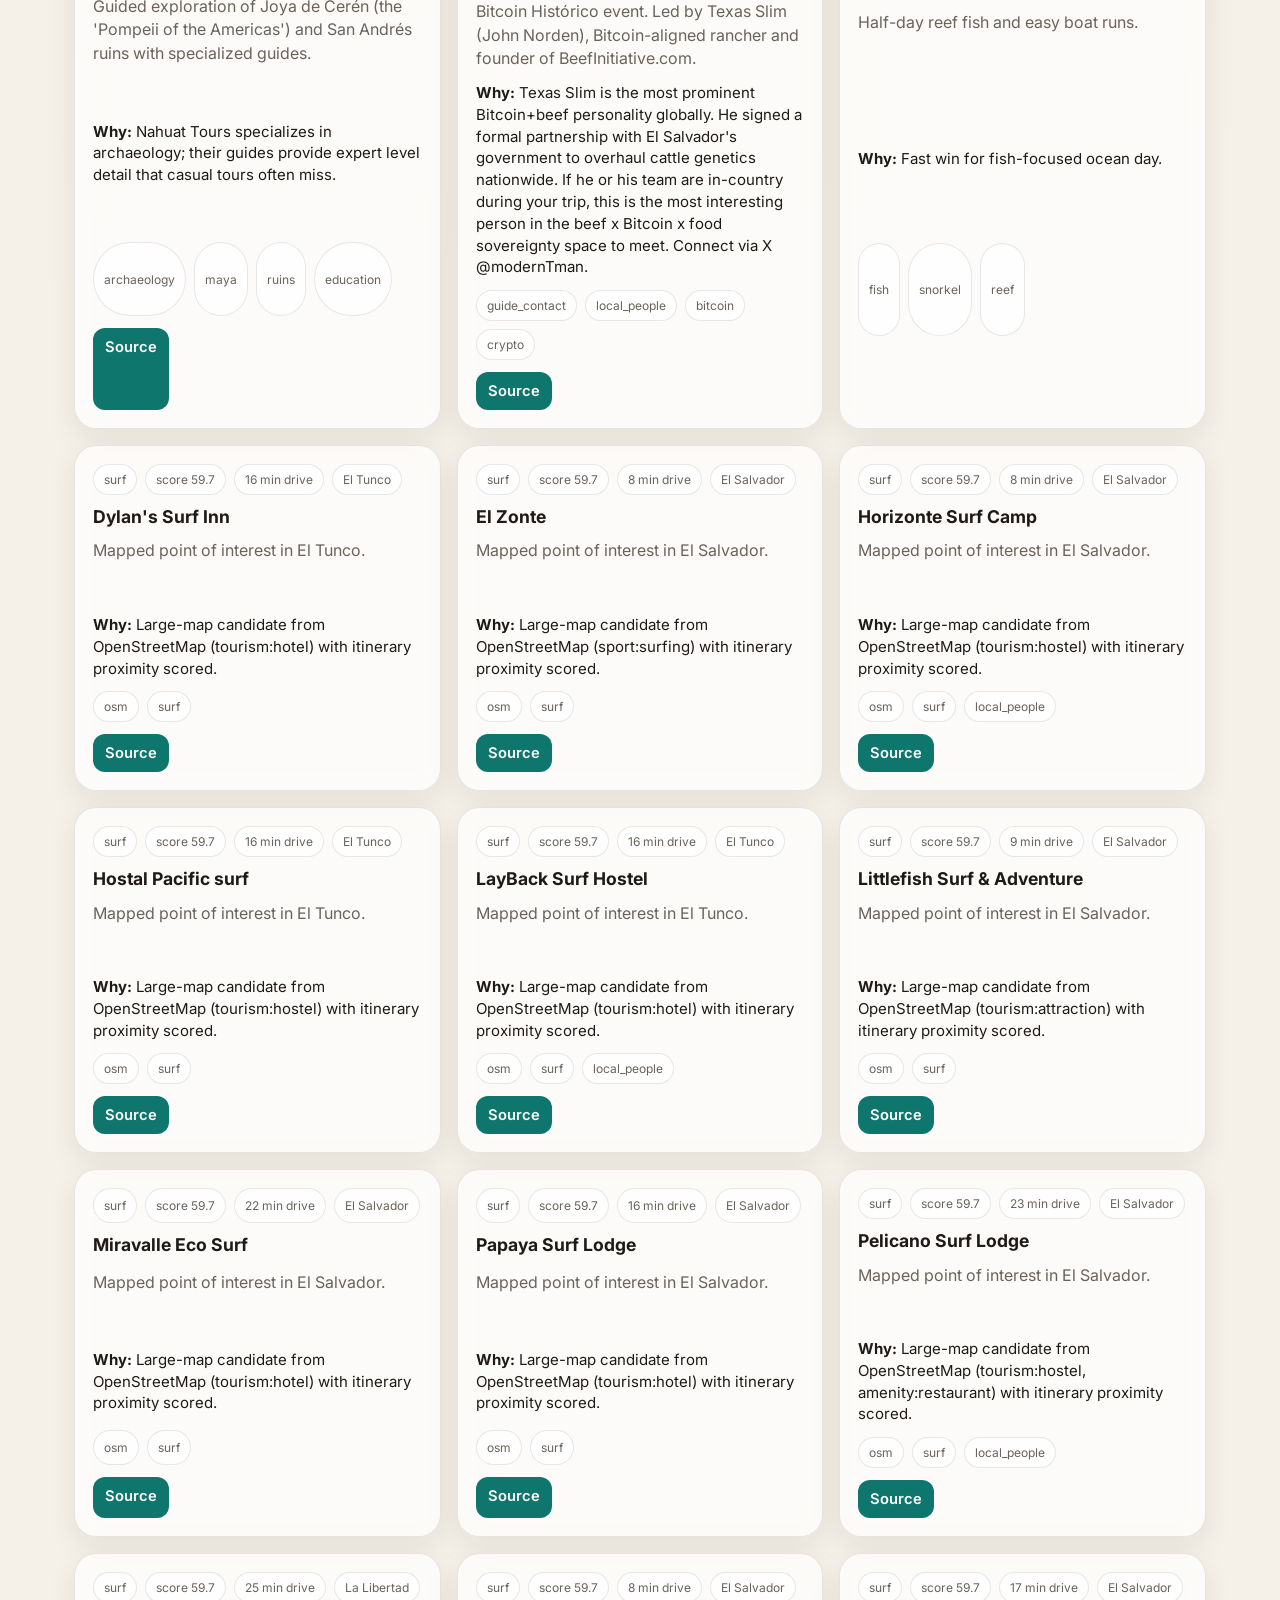
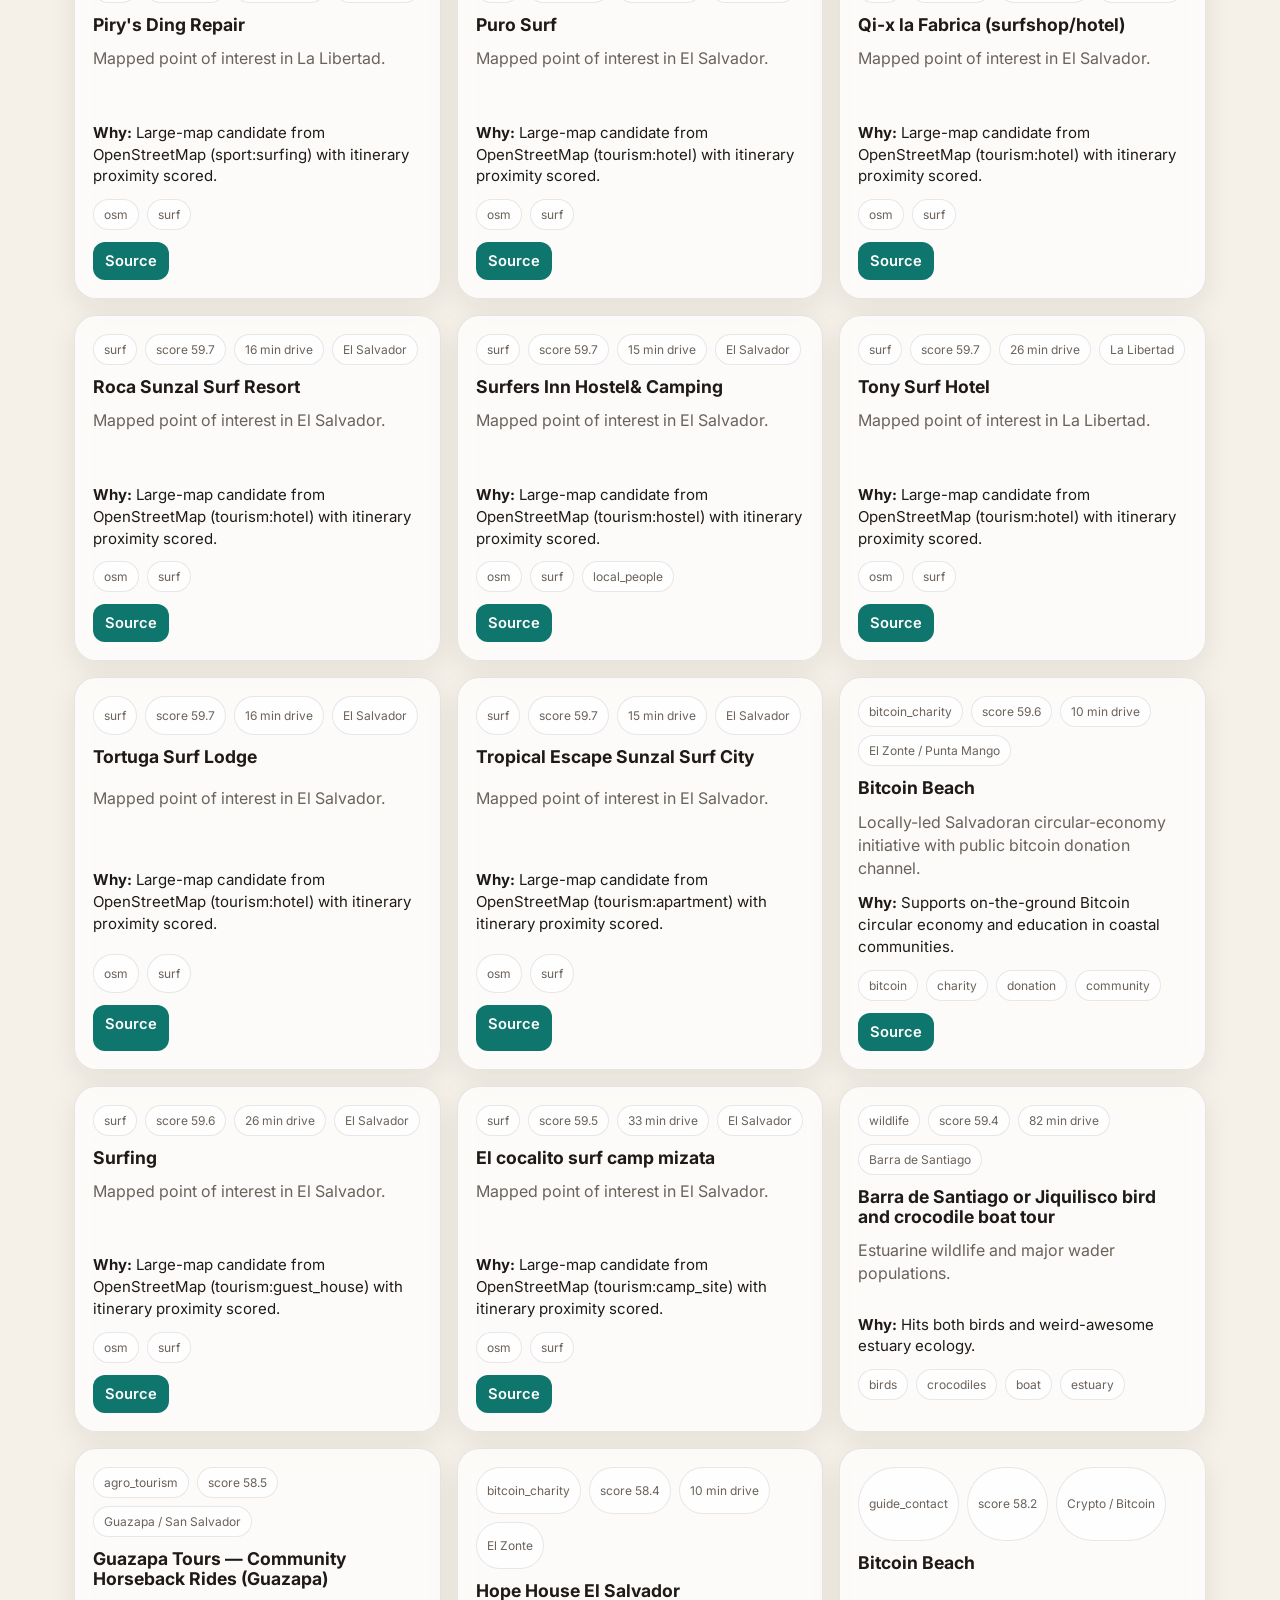
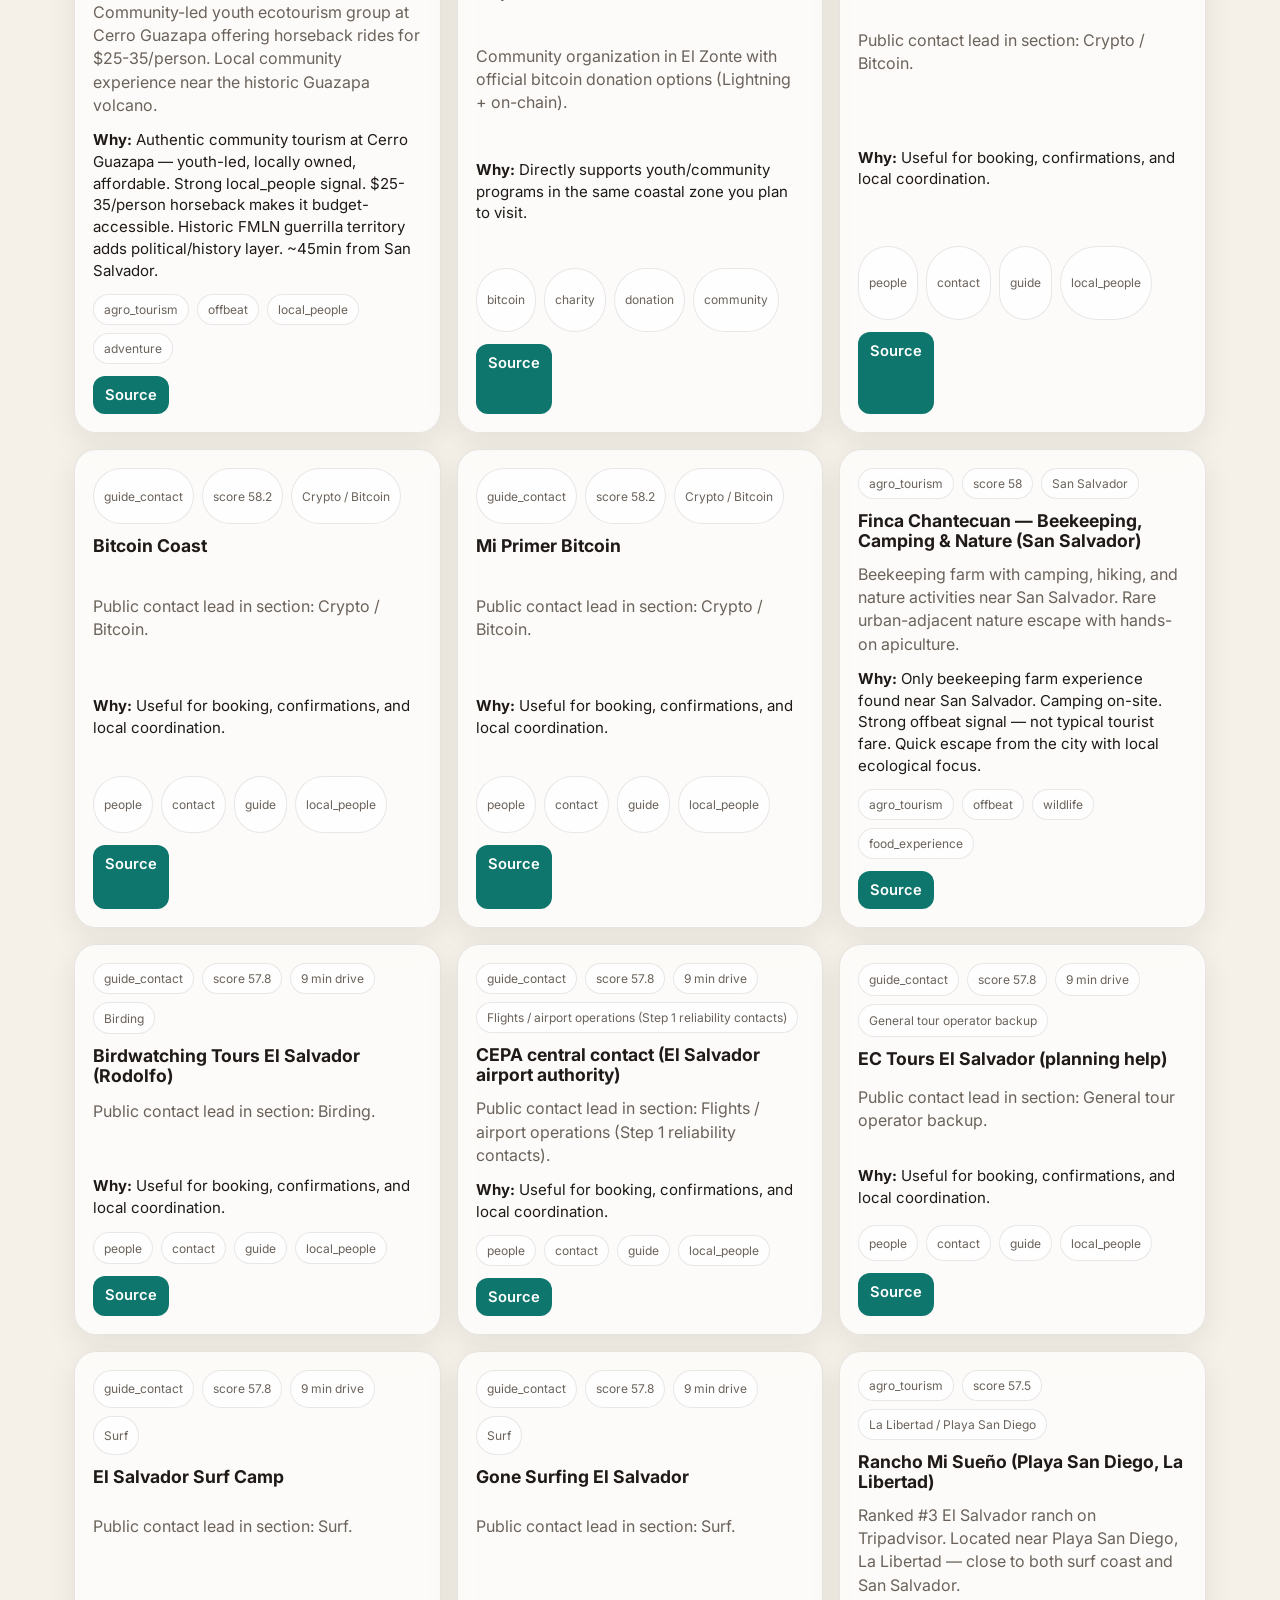
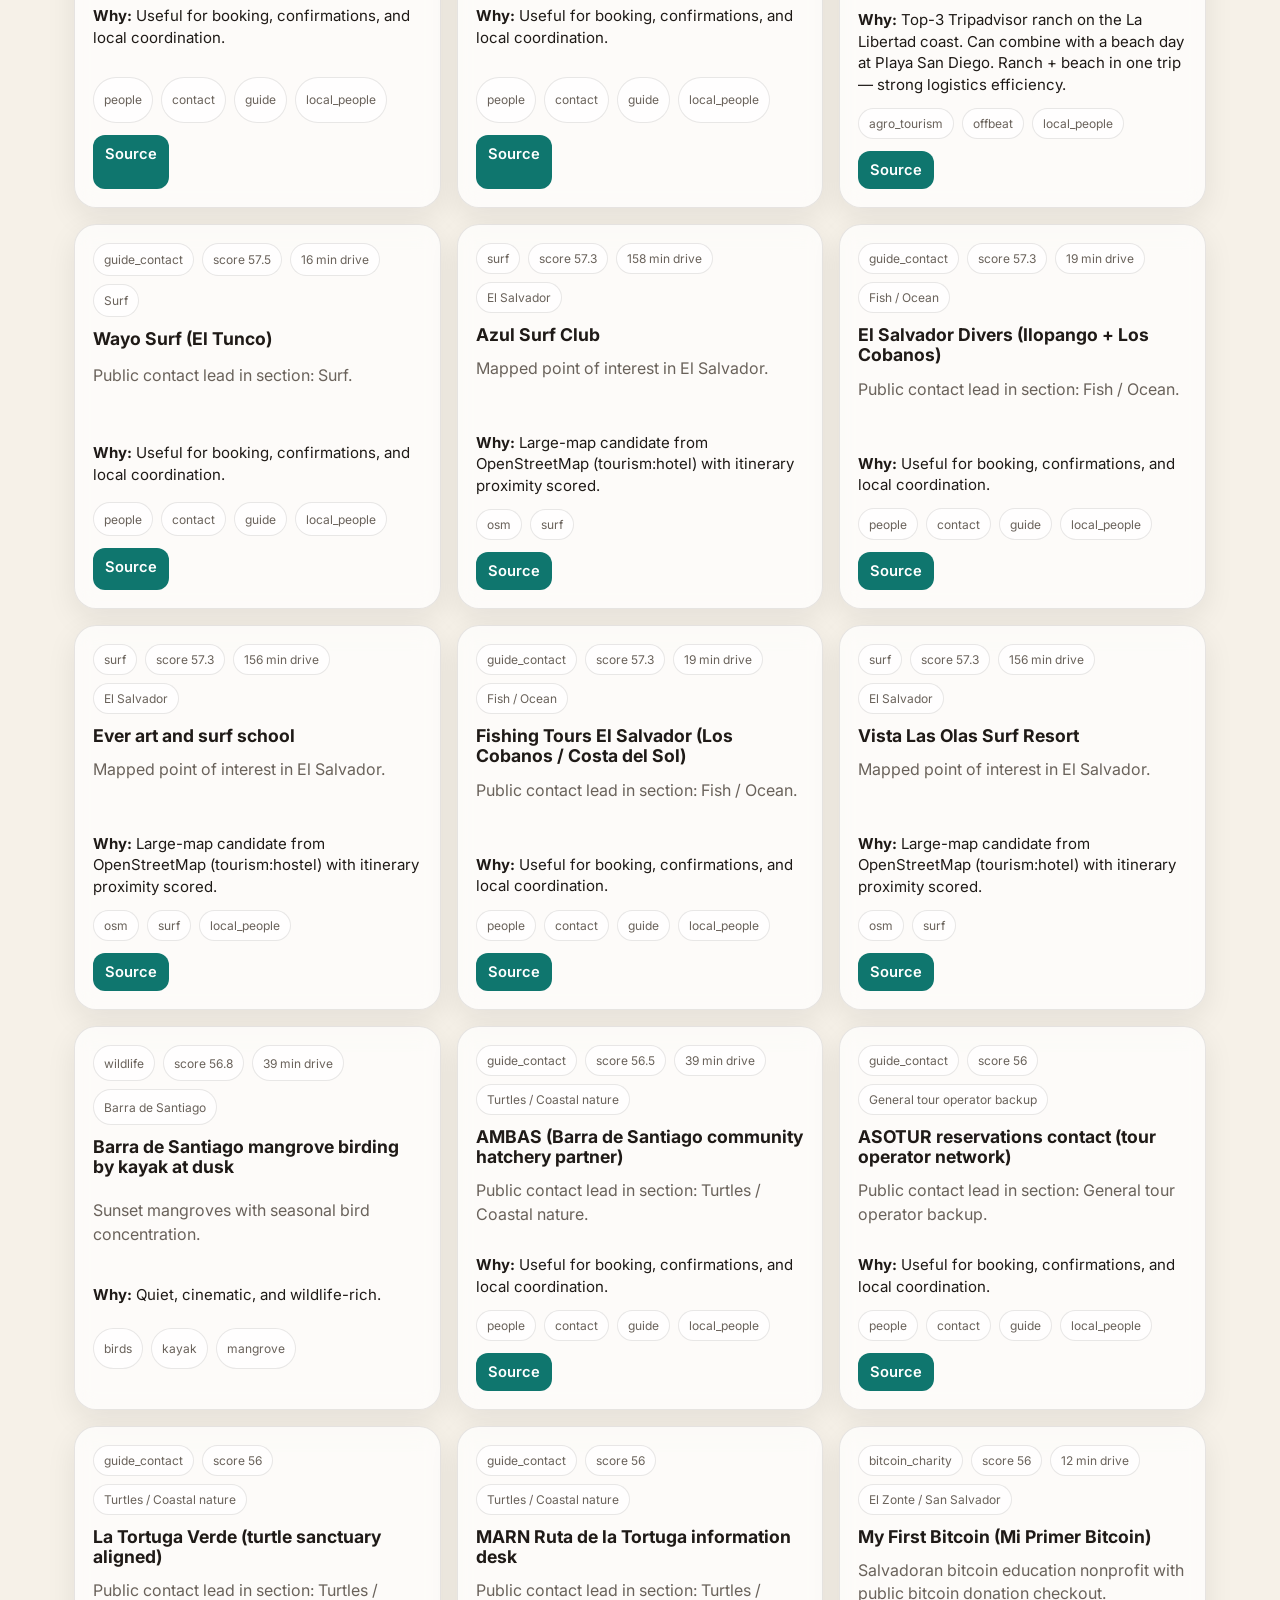
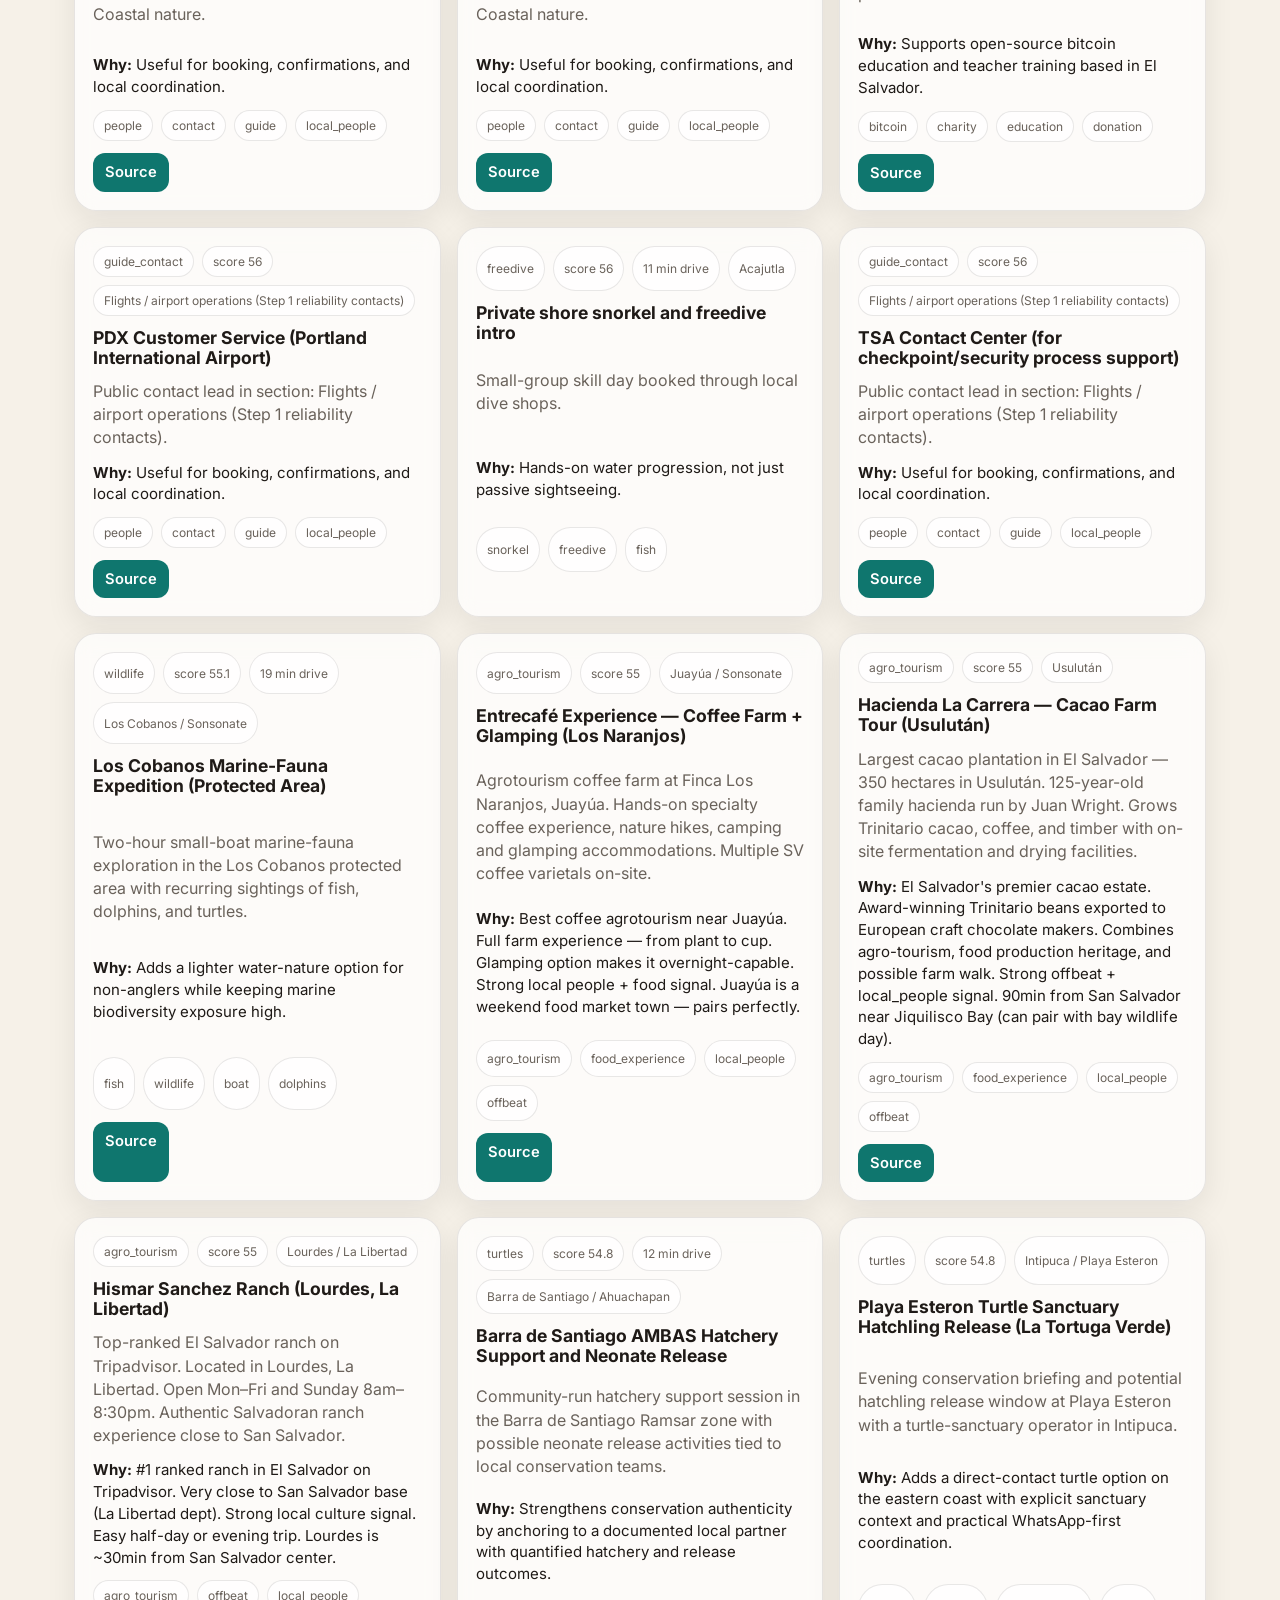
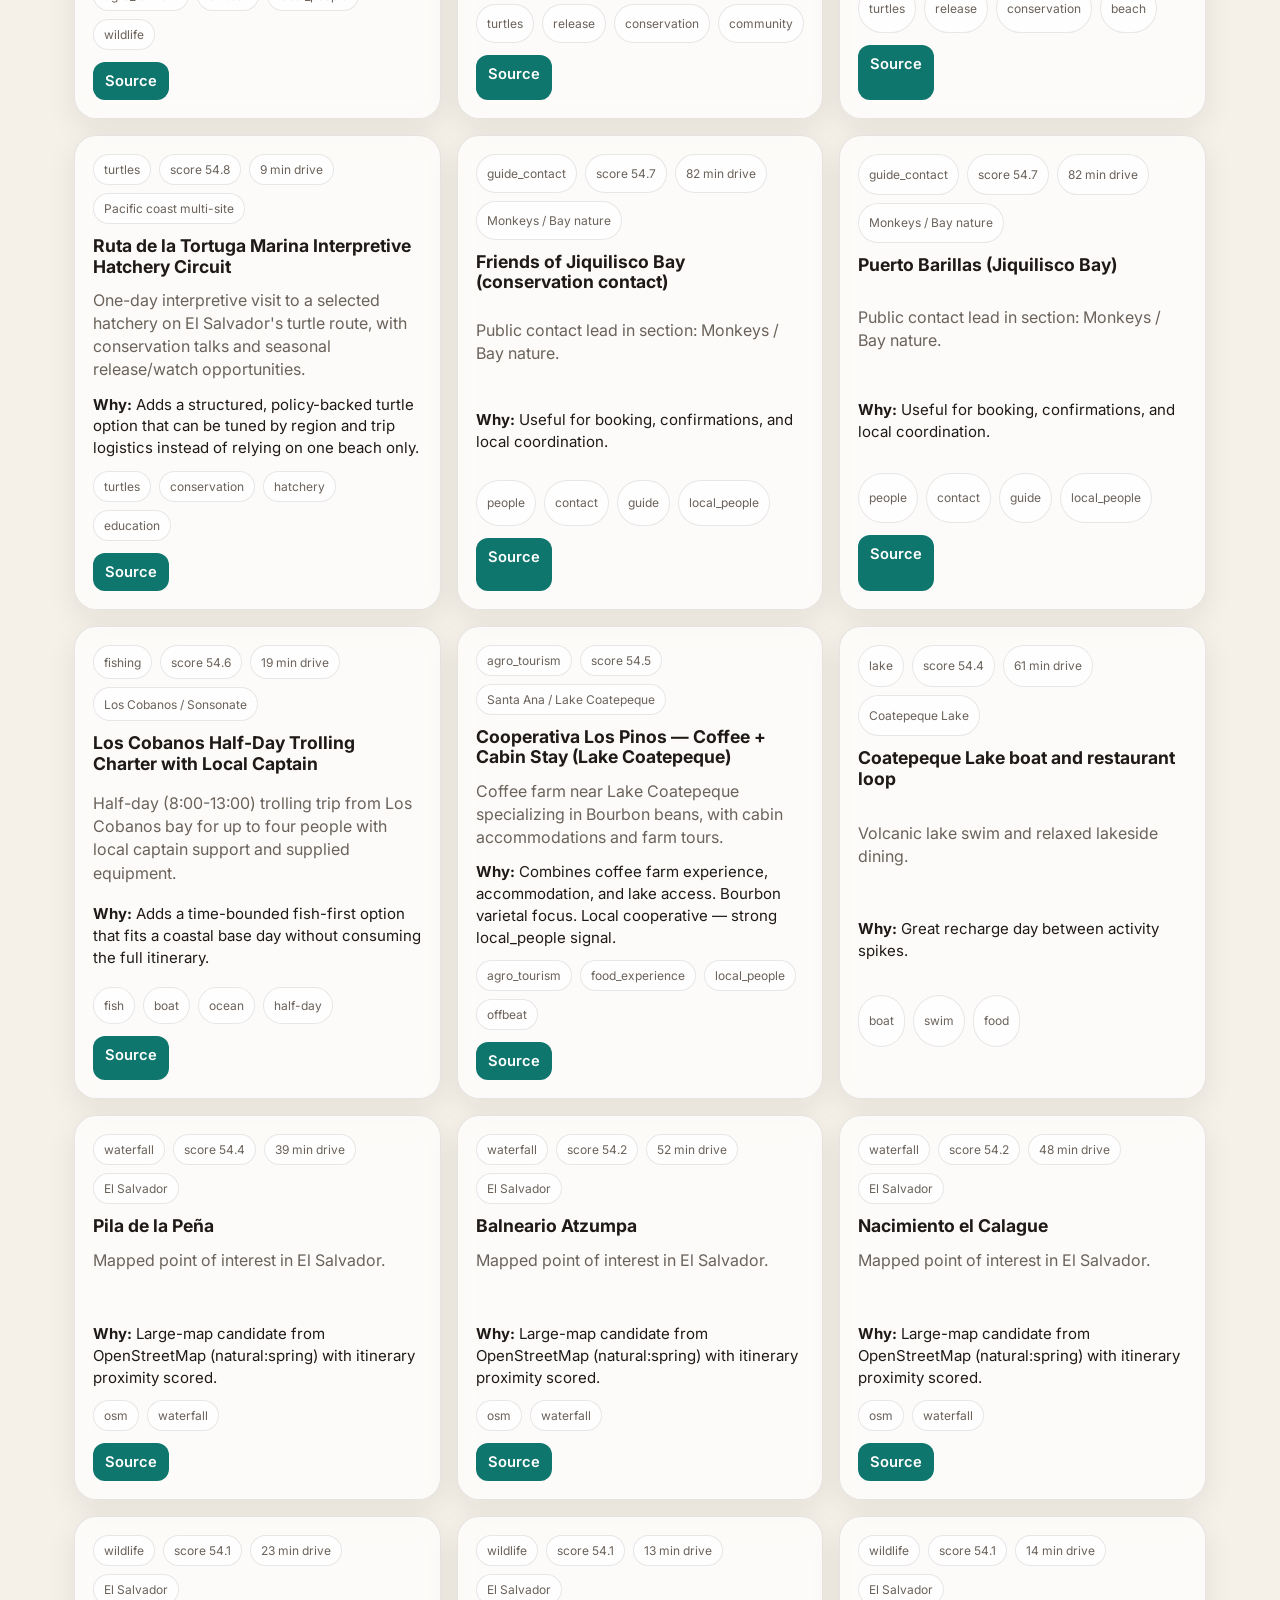
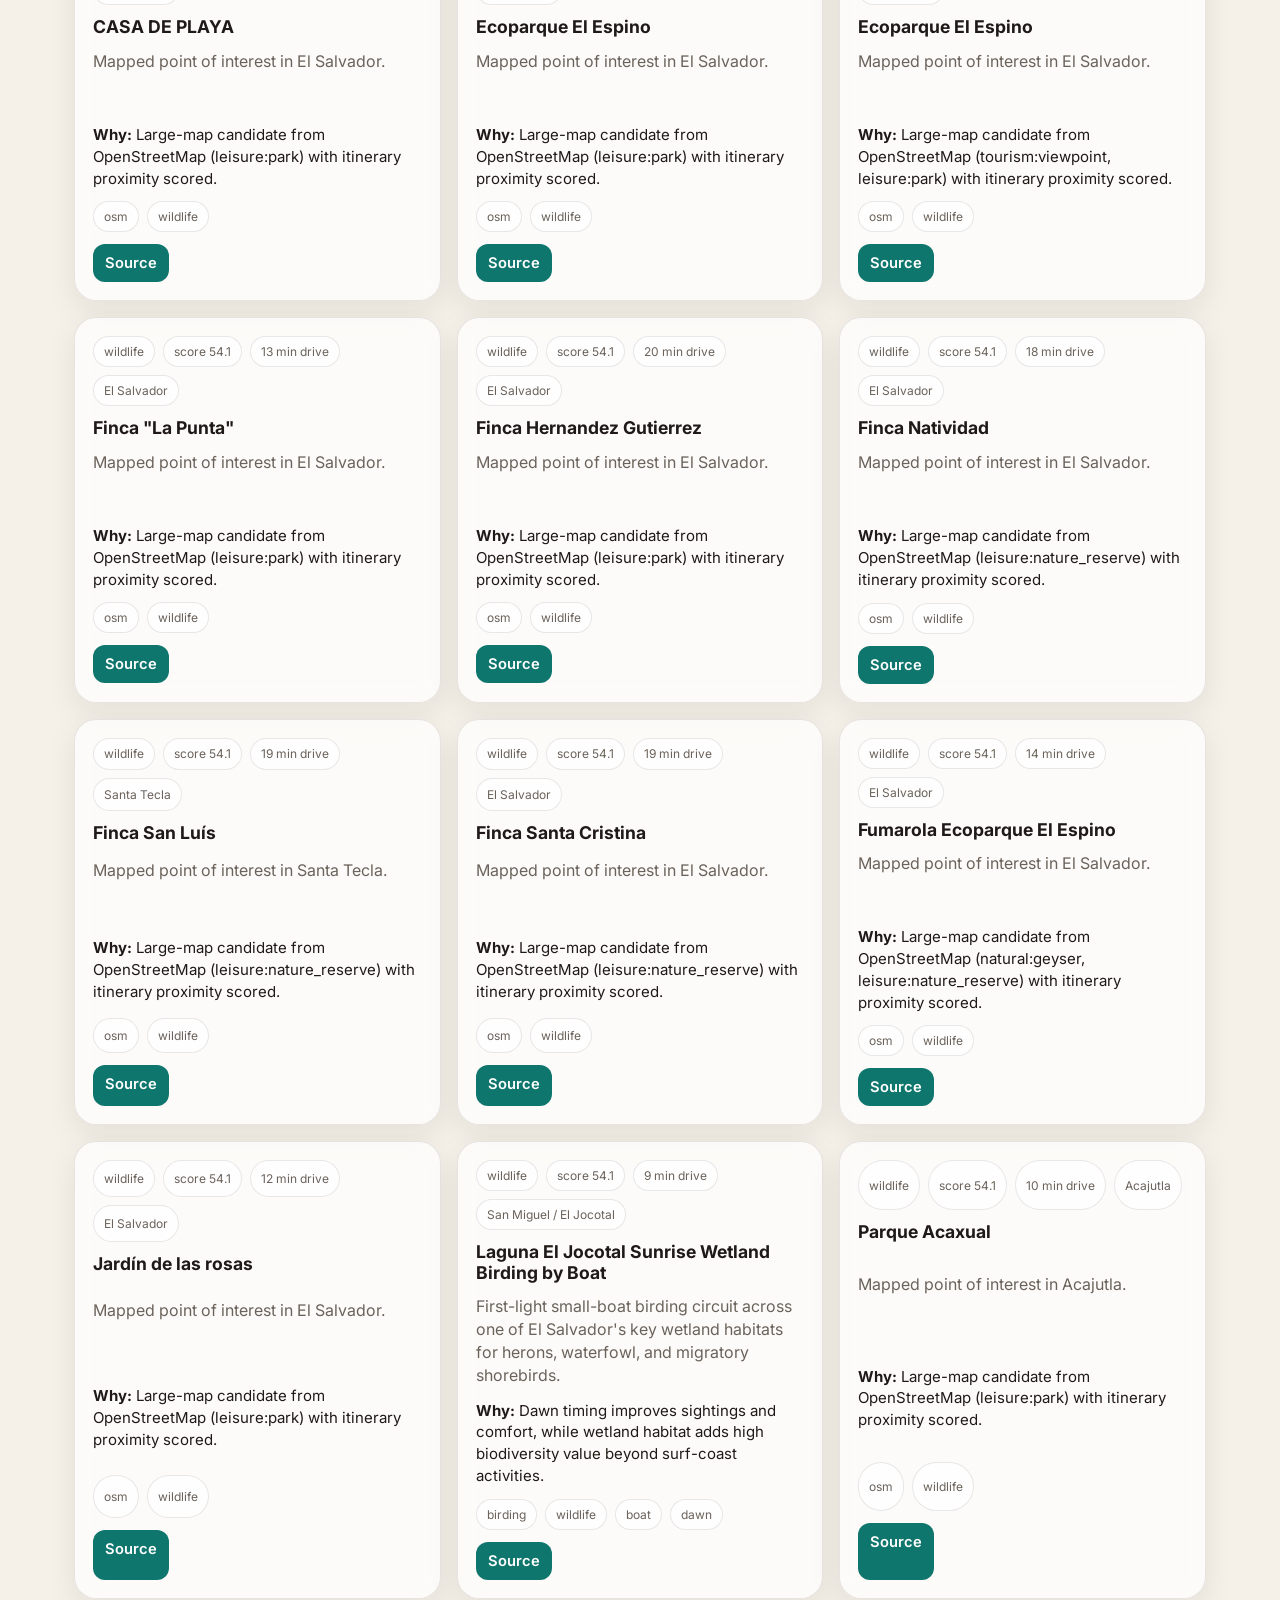
==== commit 1cc2bcdd: "Sanitize public site data and remove contact details" ====
--- a/index.html
+++ b/index.html
@@ -16,16 +16,15 @@
       <div class="kicker">ElSalKB</div>
       <h1>Beautiful trip data, no backend.</h1>
       <div class="subtitle">
-        A static, GitHub-hosted view over the El Salvador trip knowledge base. Fast, cheap, simple,
-        and easy to evolve later into itinerary state, feedback, and contact enrichment.
+        A static, GitHub-hosted view over a sanitized El Salvador knowledge base. Fast, cheap, simple,
+        and easy to evolve later into better filtering, maps, and richer public-safe summaries.
       </div>
       <div id="trip" class="subtitle"></div>
       <div class="stats">
         <div class="stat"><b id="stat-experiences">—</b>Total experiences</div>
         <div class="stat"><b id="stat-featured">—</b>Featured on site</div>
         <div class="stat"><b id="stat-areas">—</b>Areas</div>
-        <div class="stat"><b id="stat-contacts">—</b>Rows with contact info</div>
-      </div>
+              </div>
     </section>
 
     <section class="panel" style="padding:16px;">
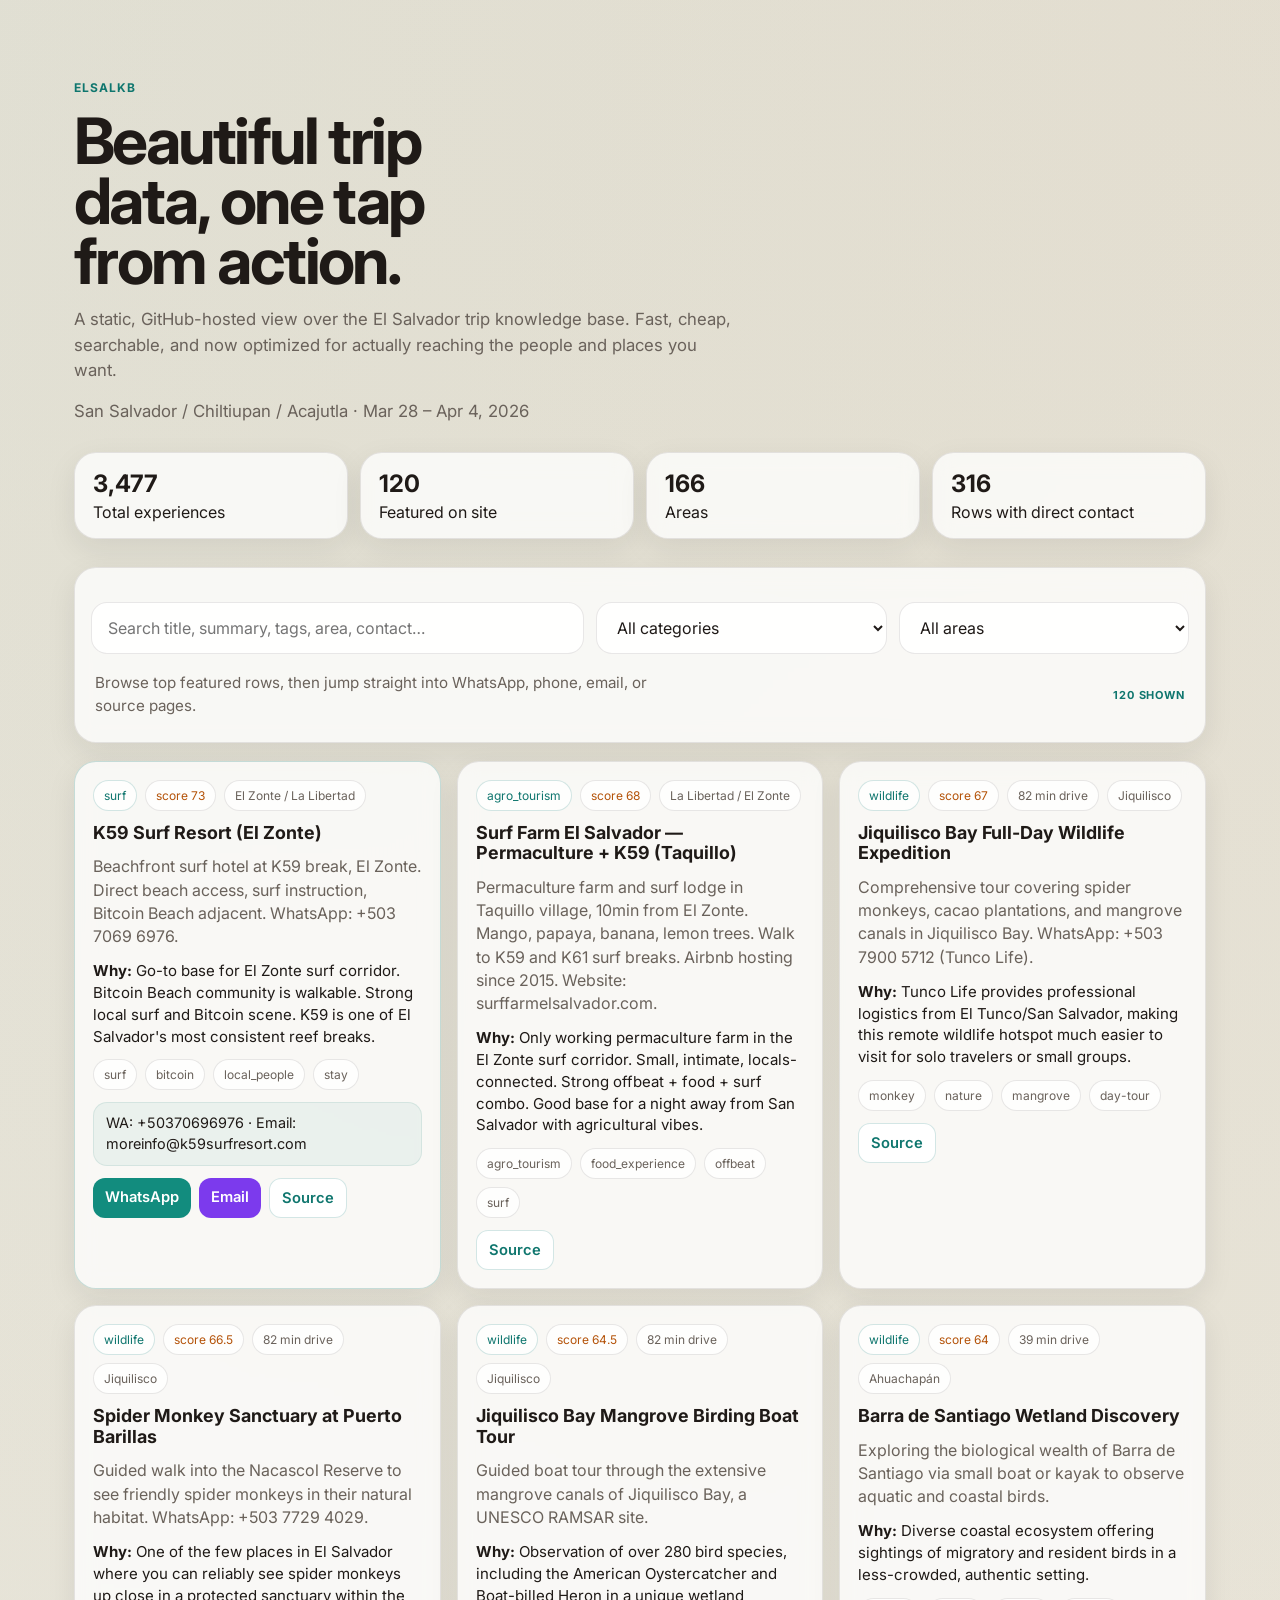
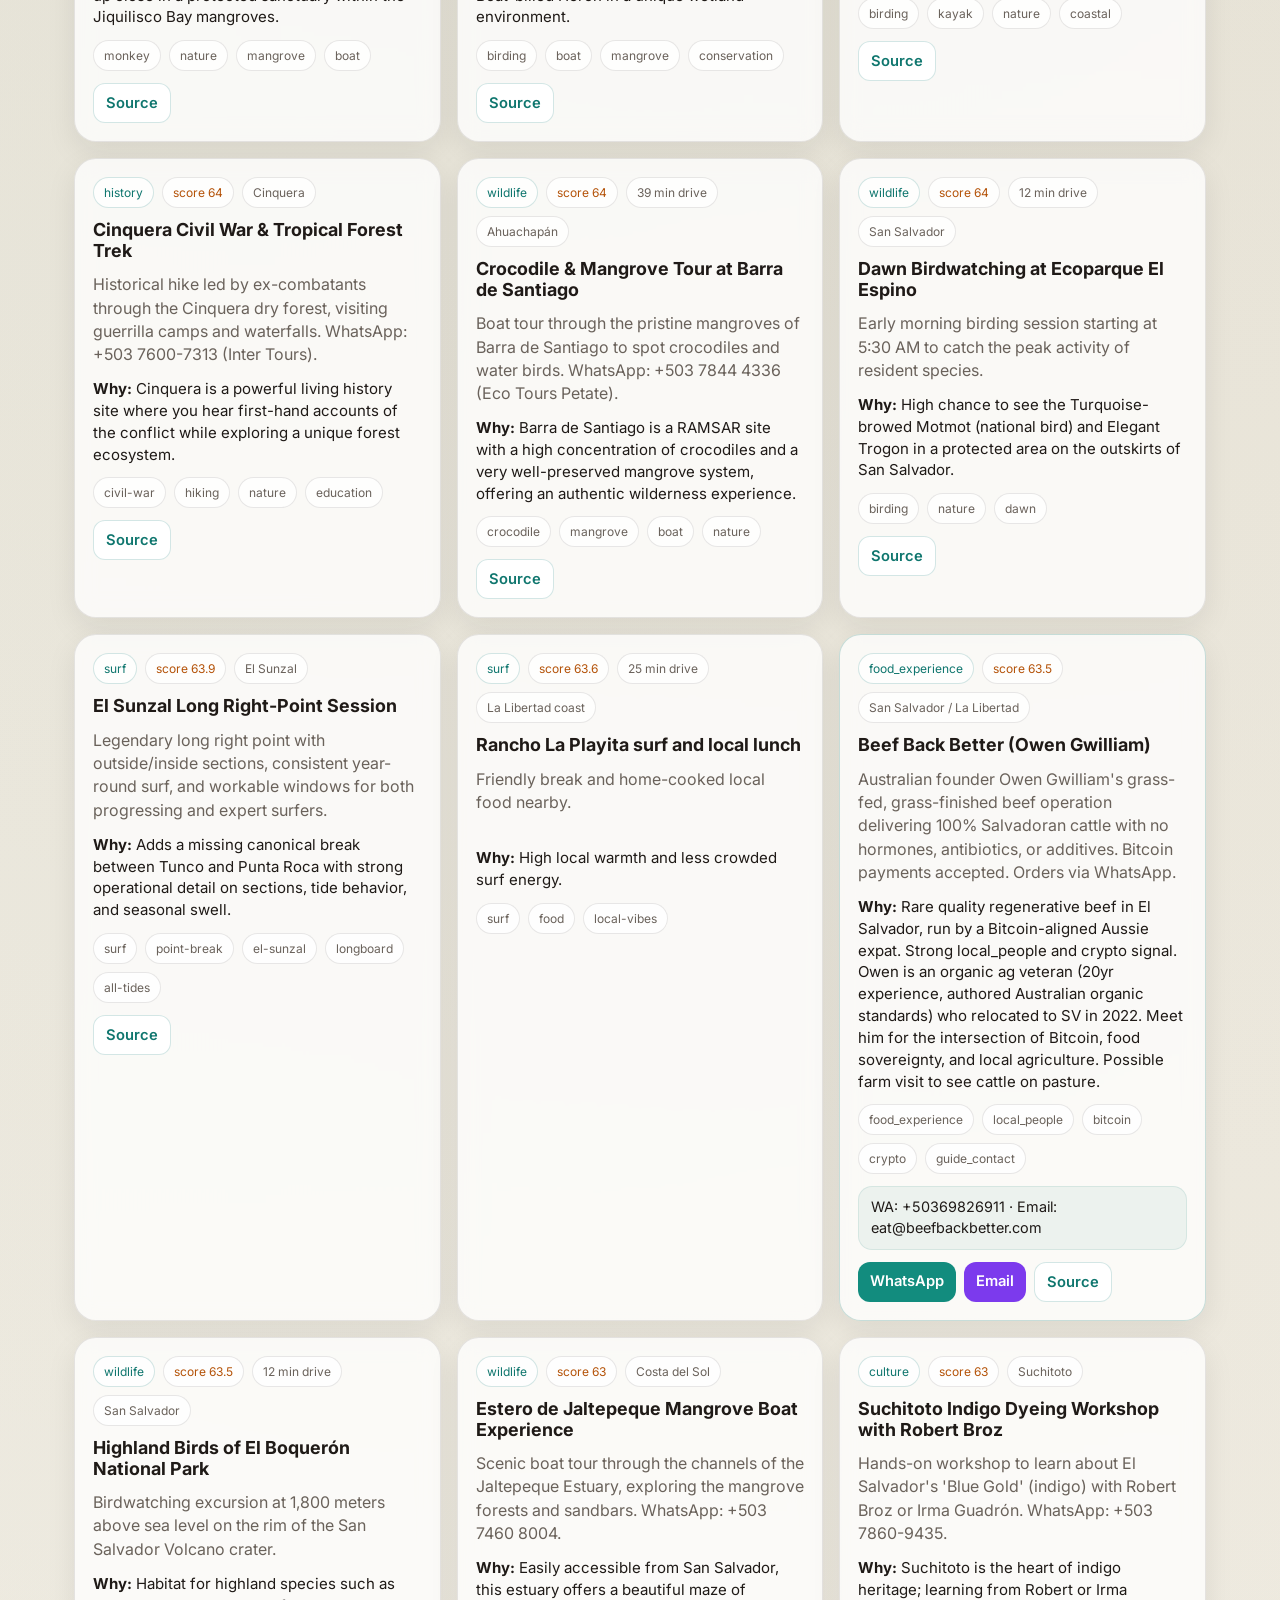
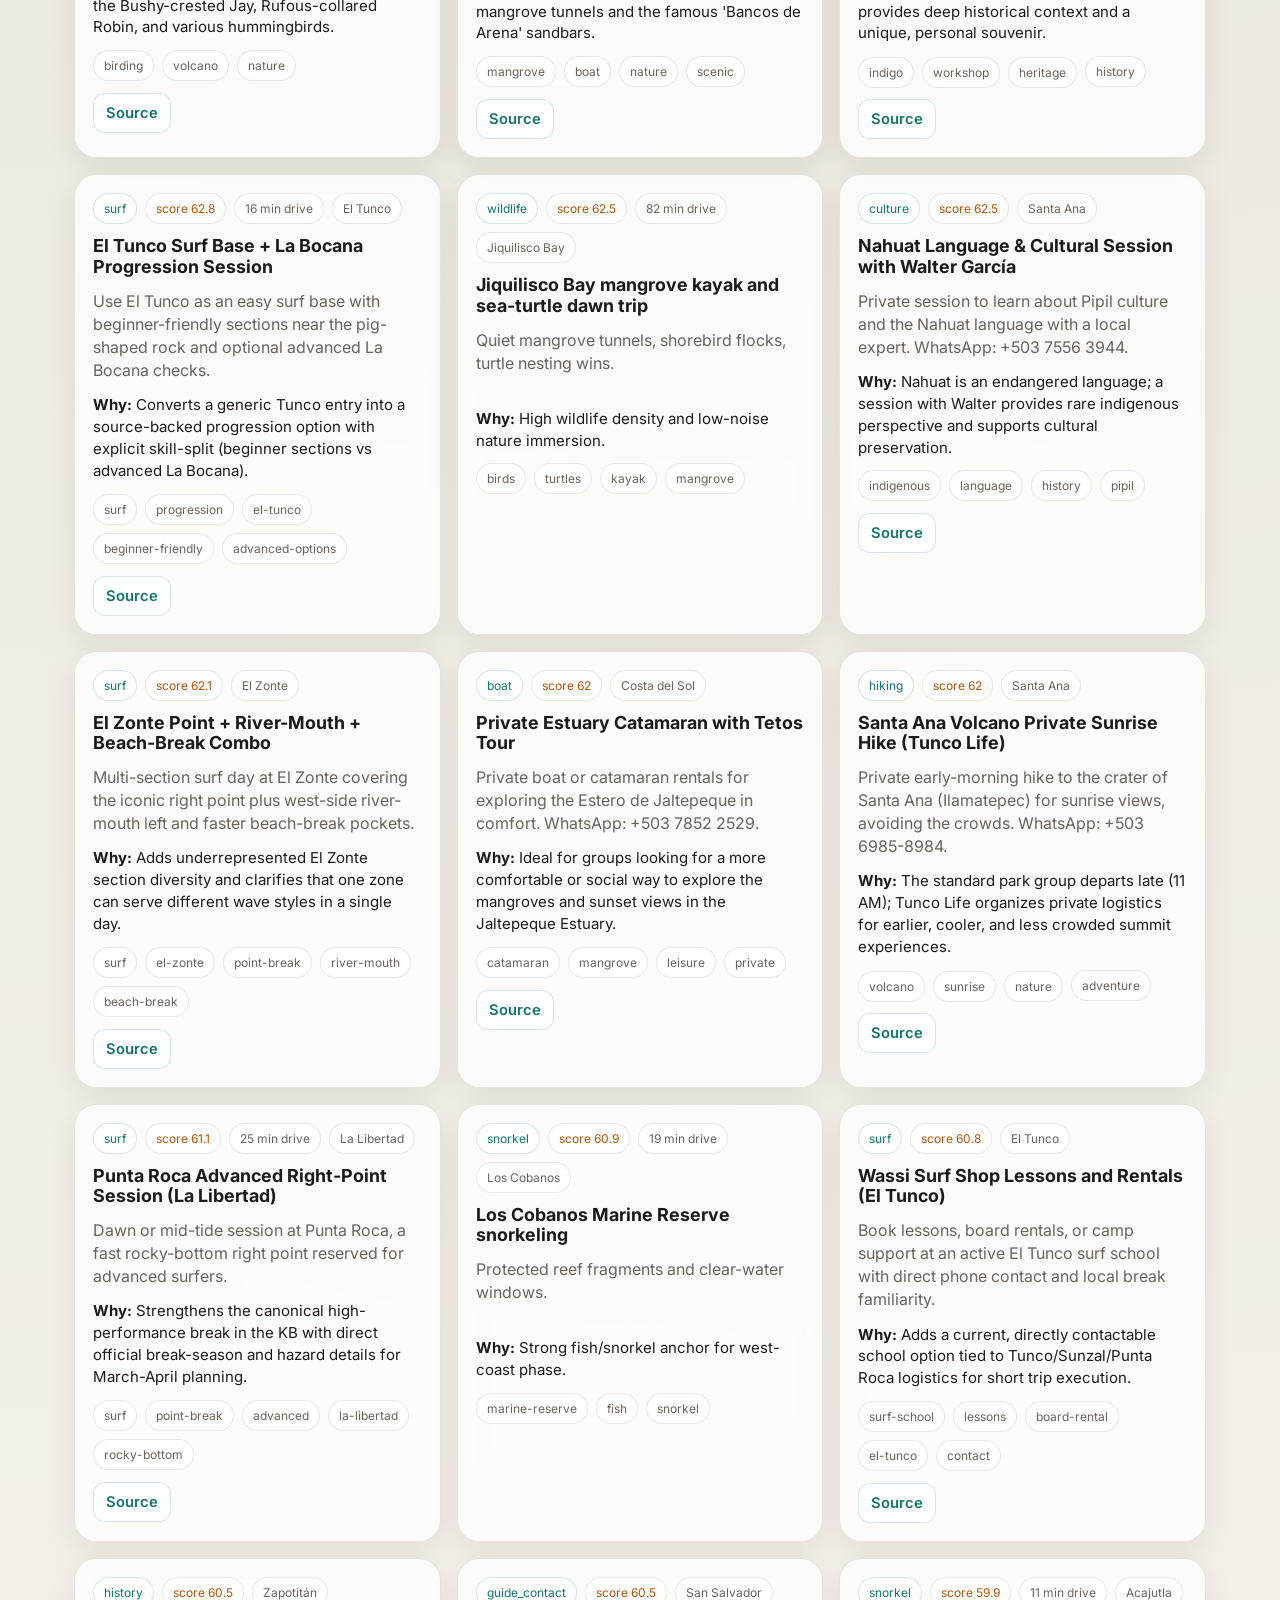
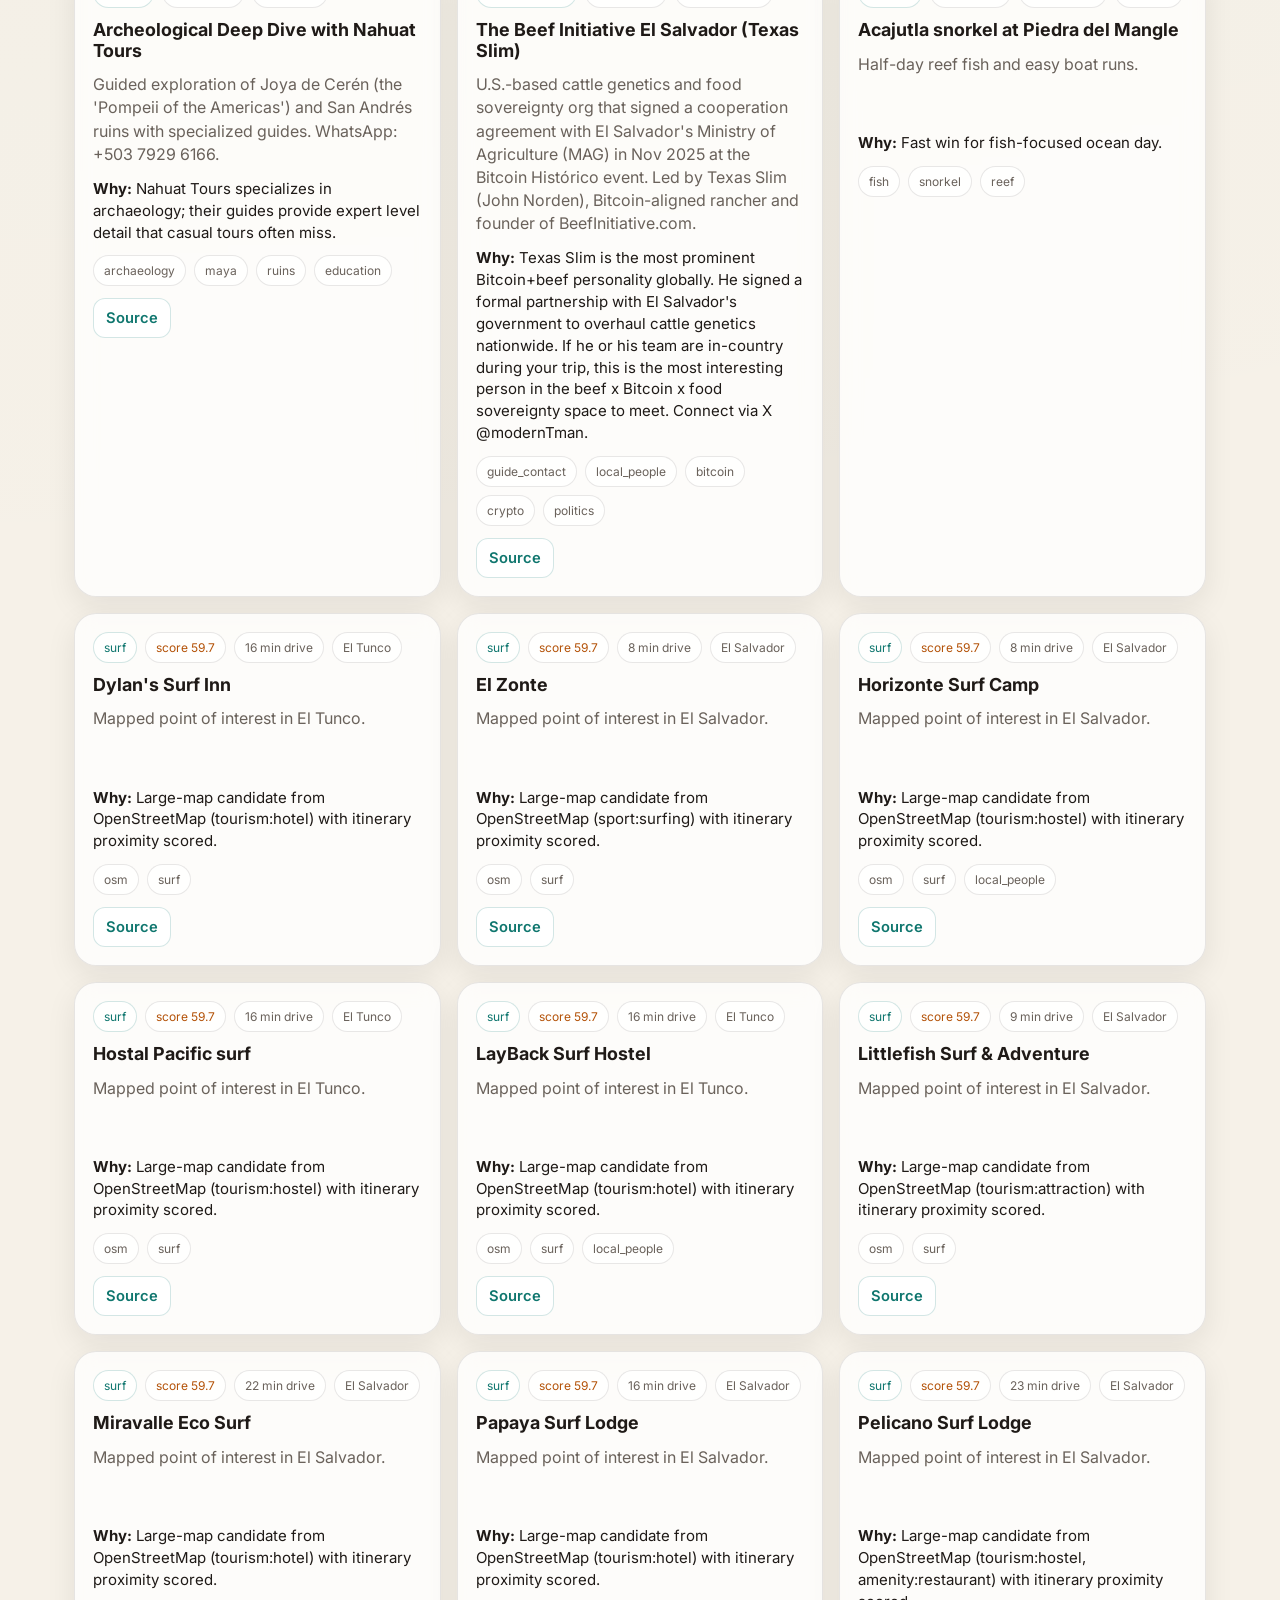
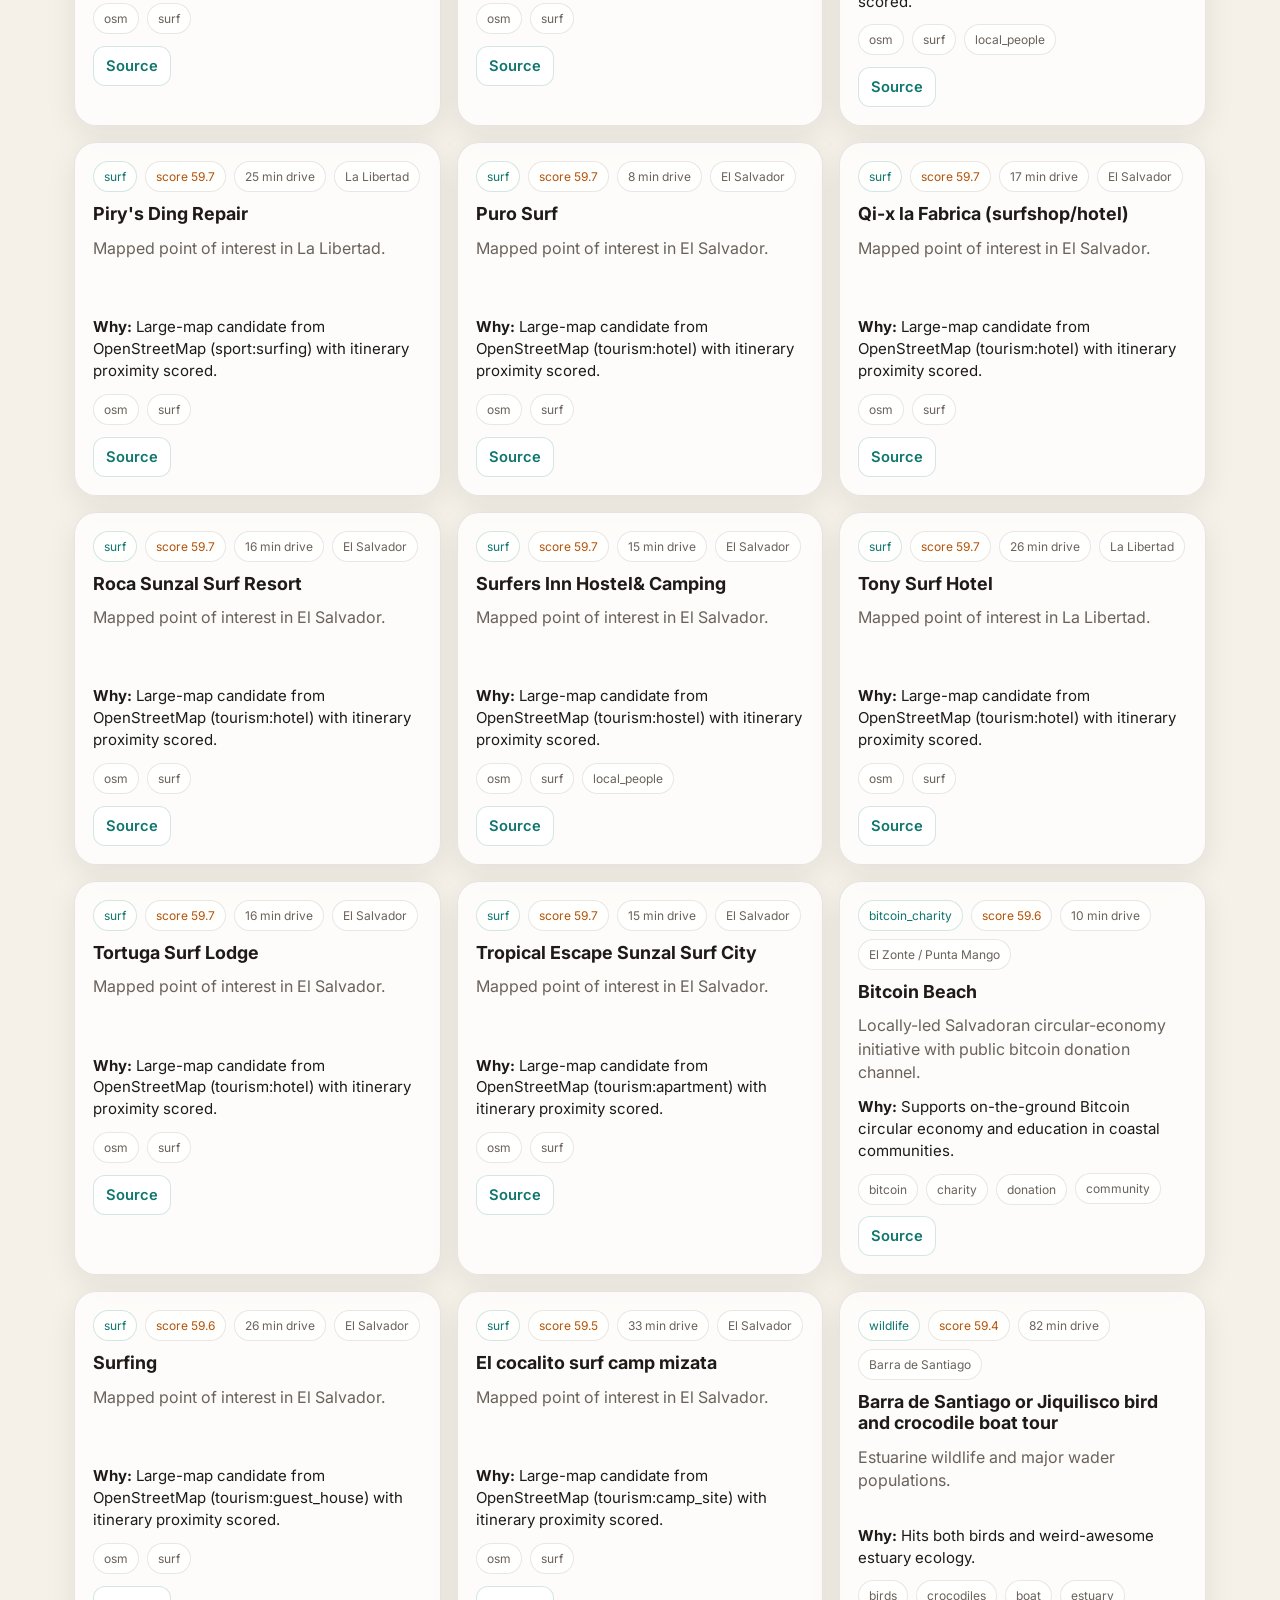
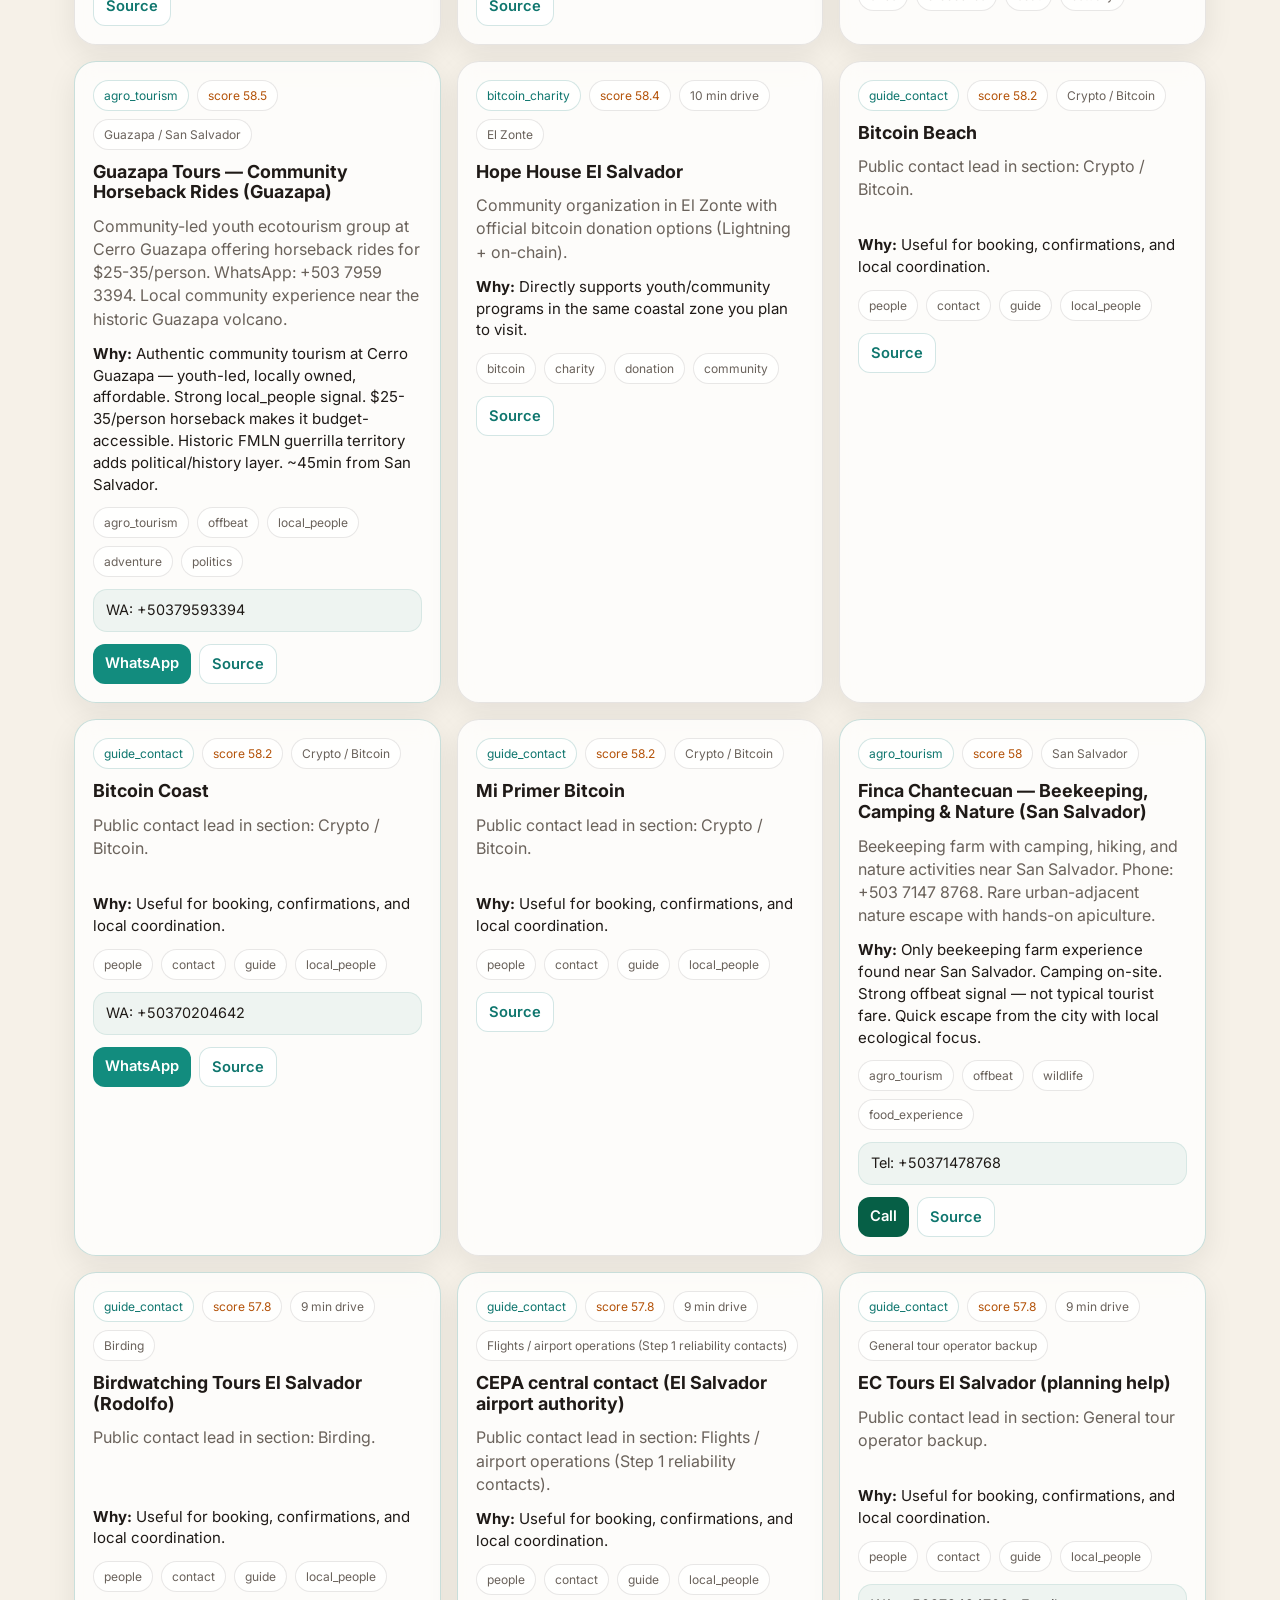
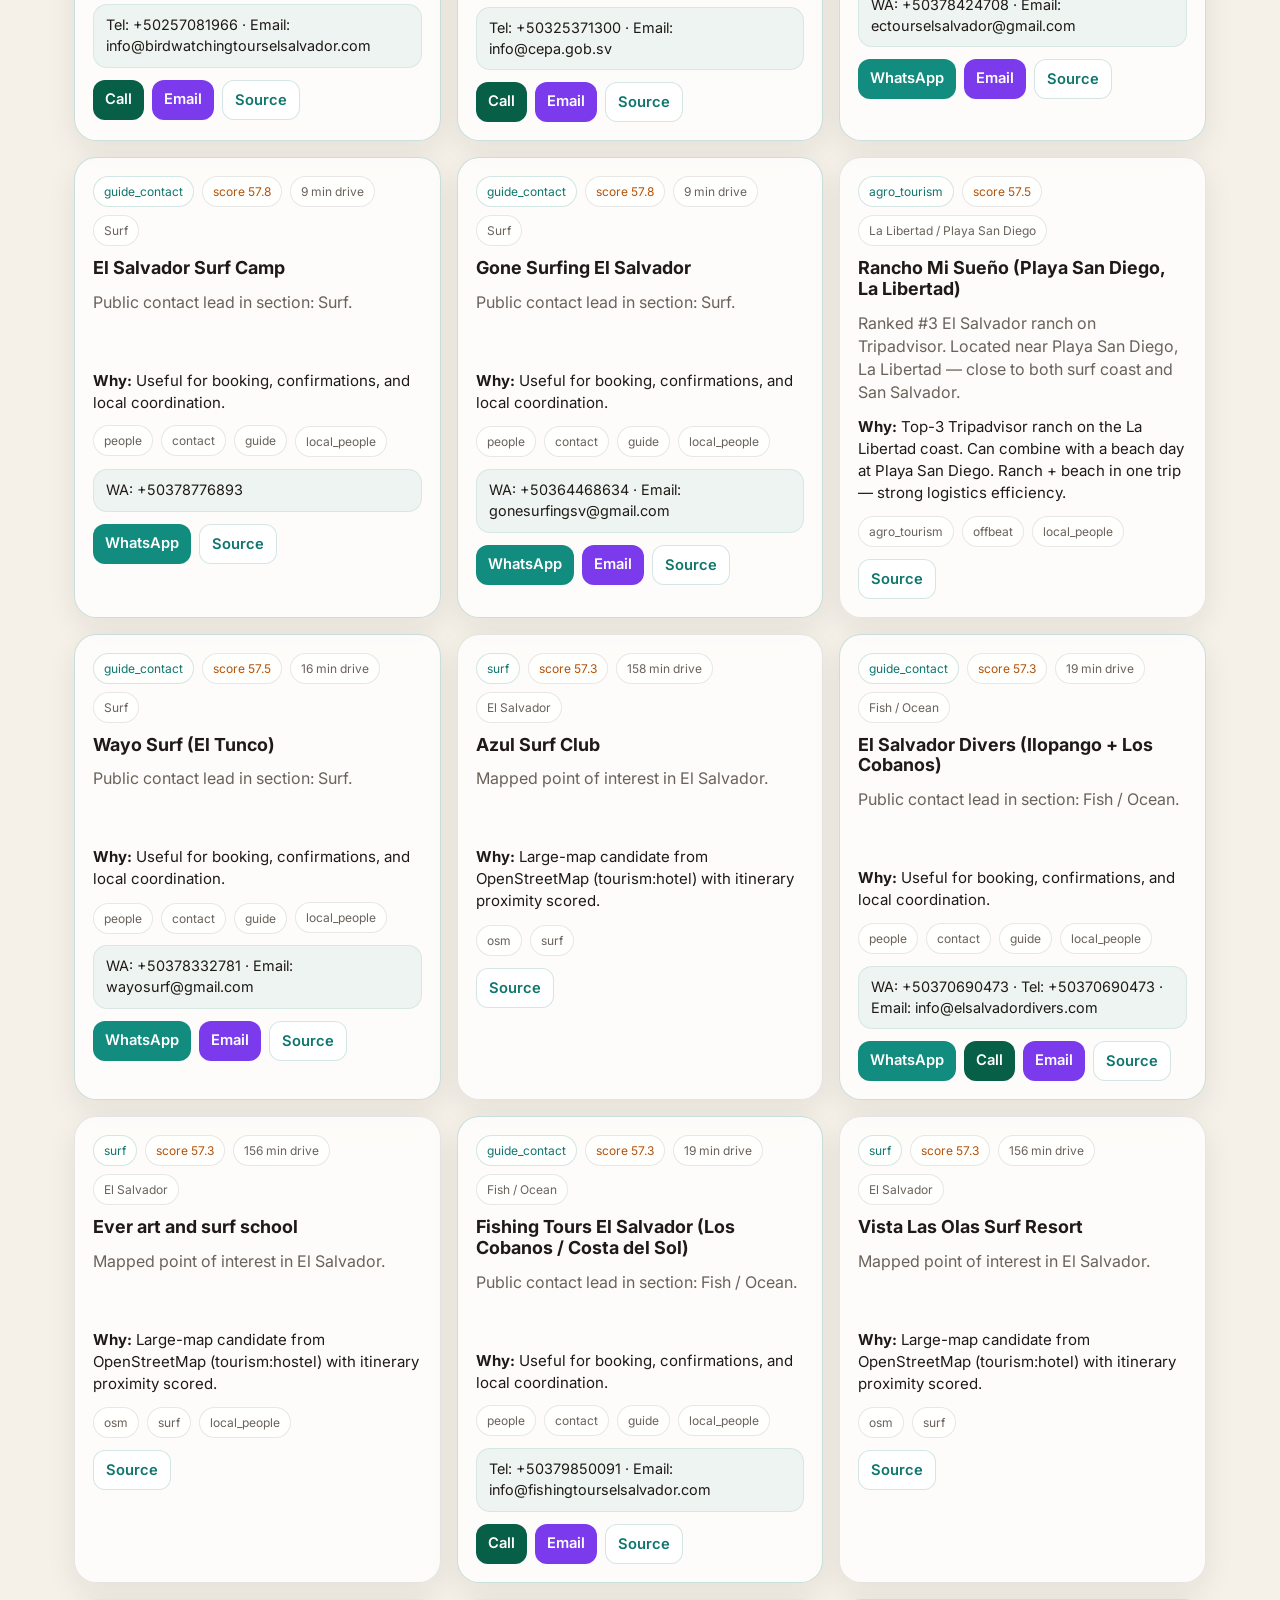
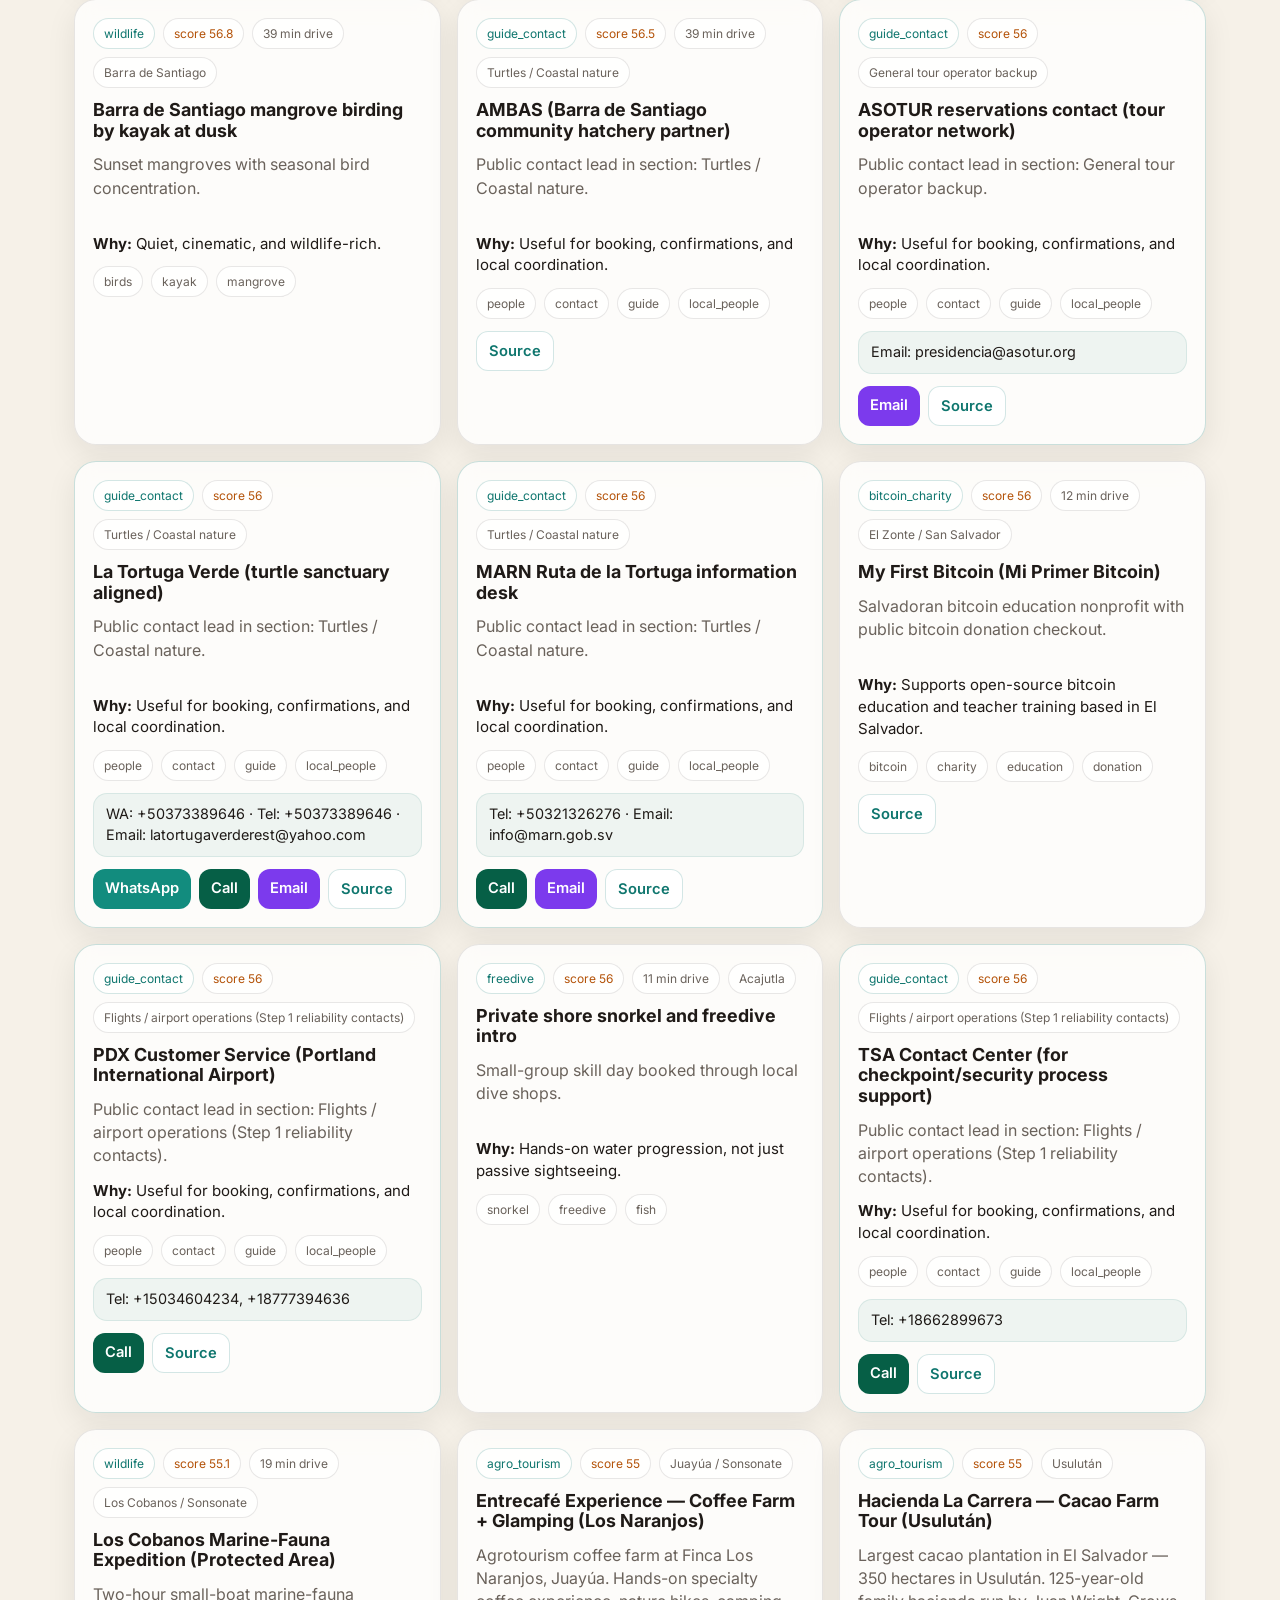
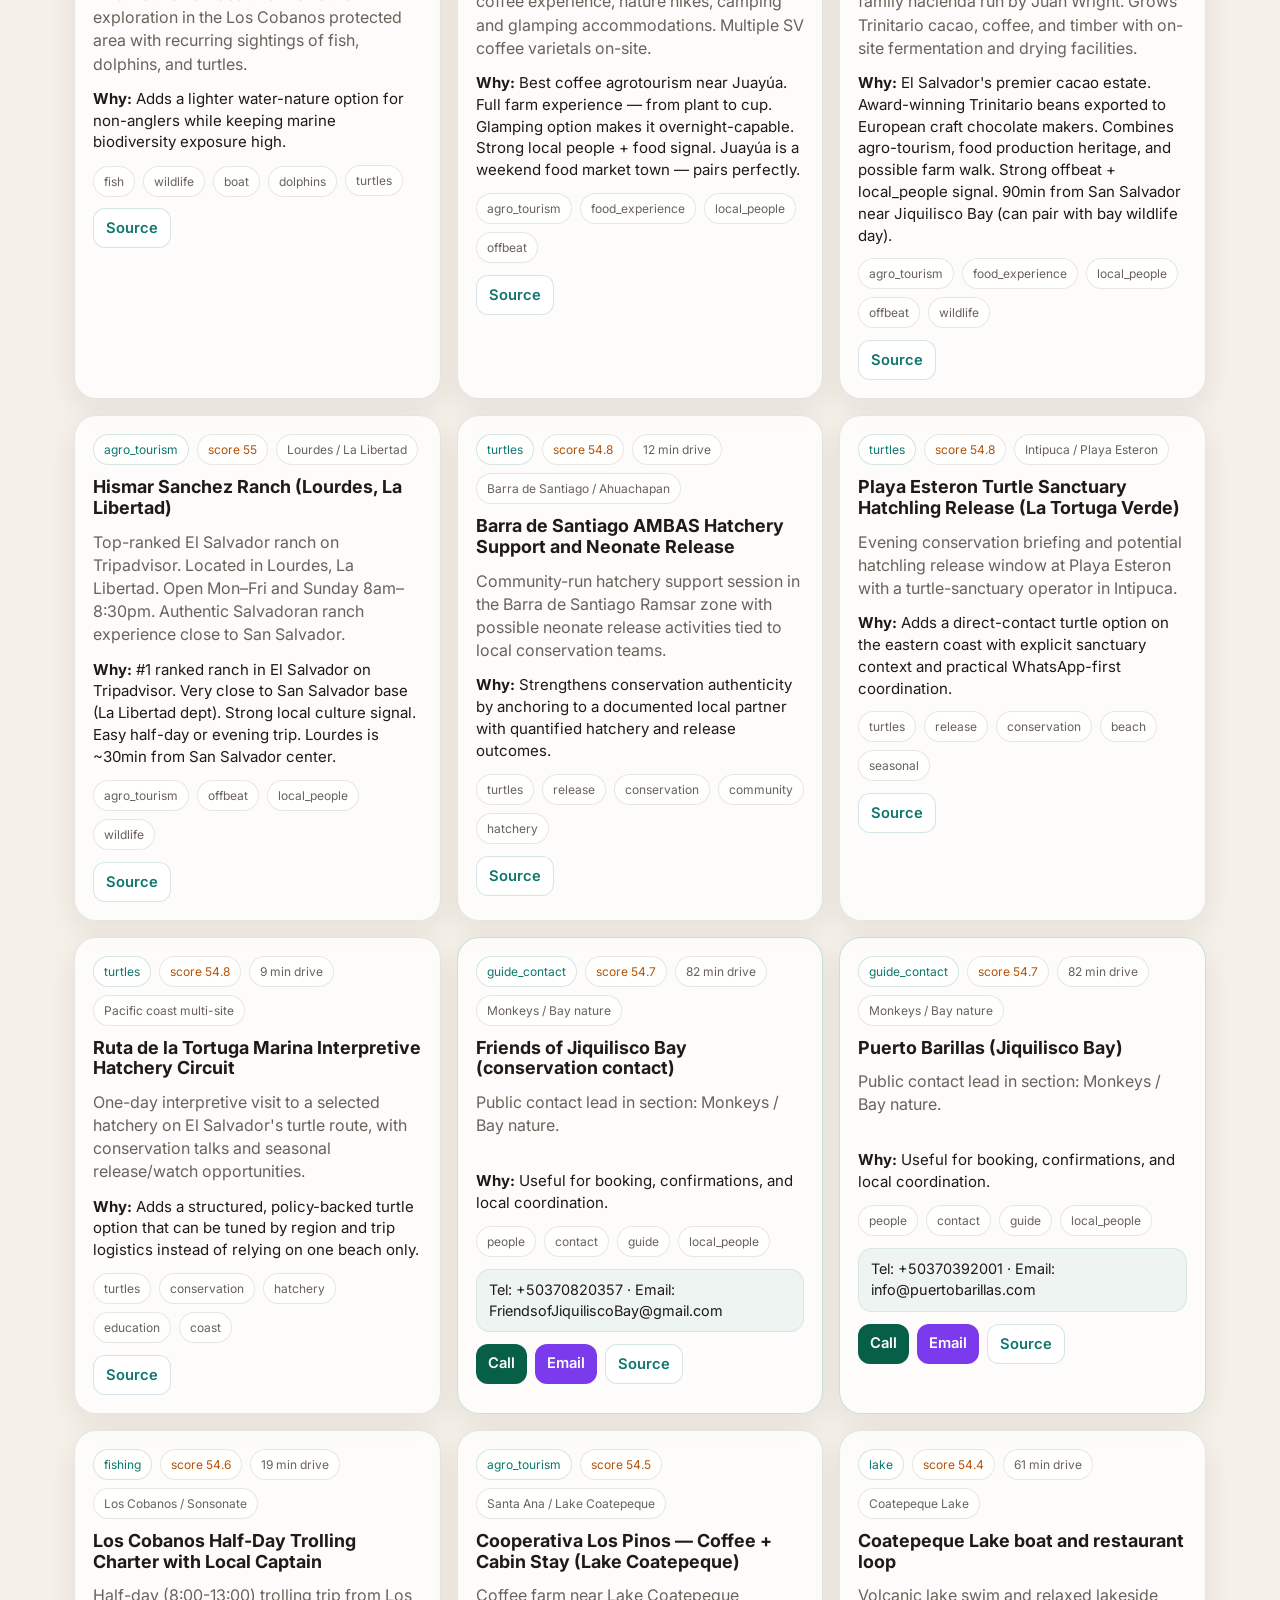
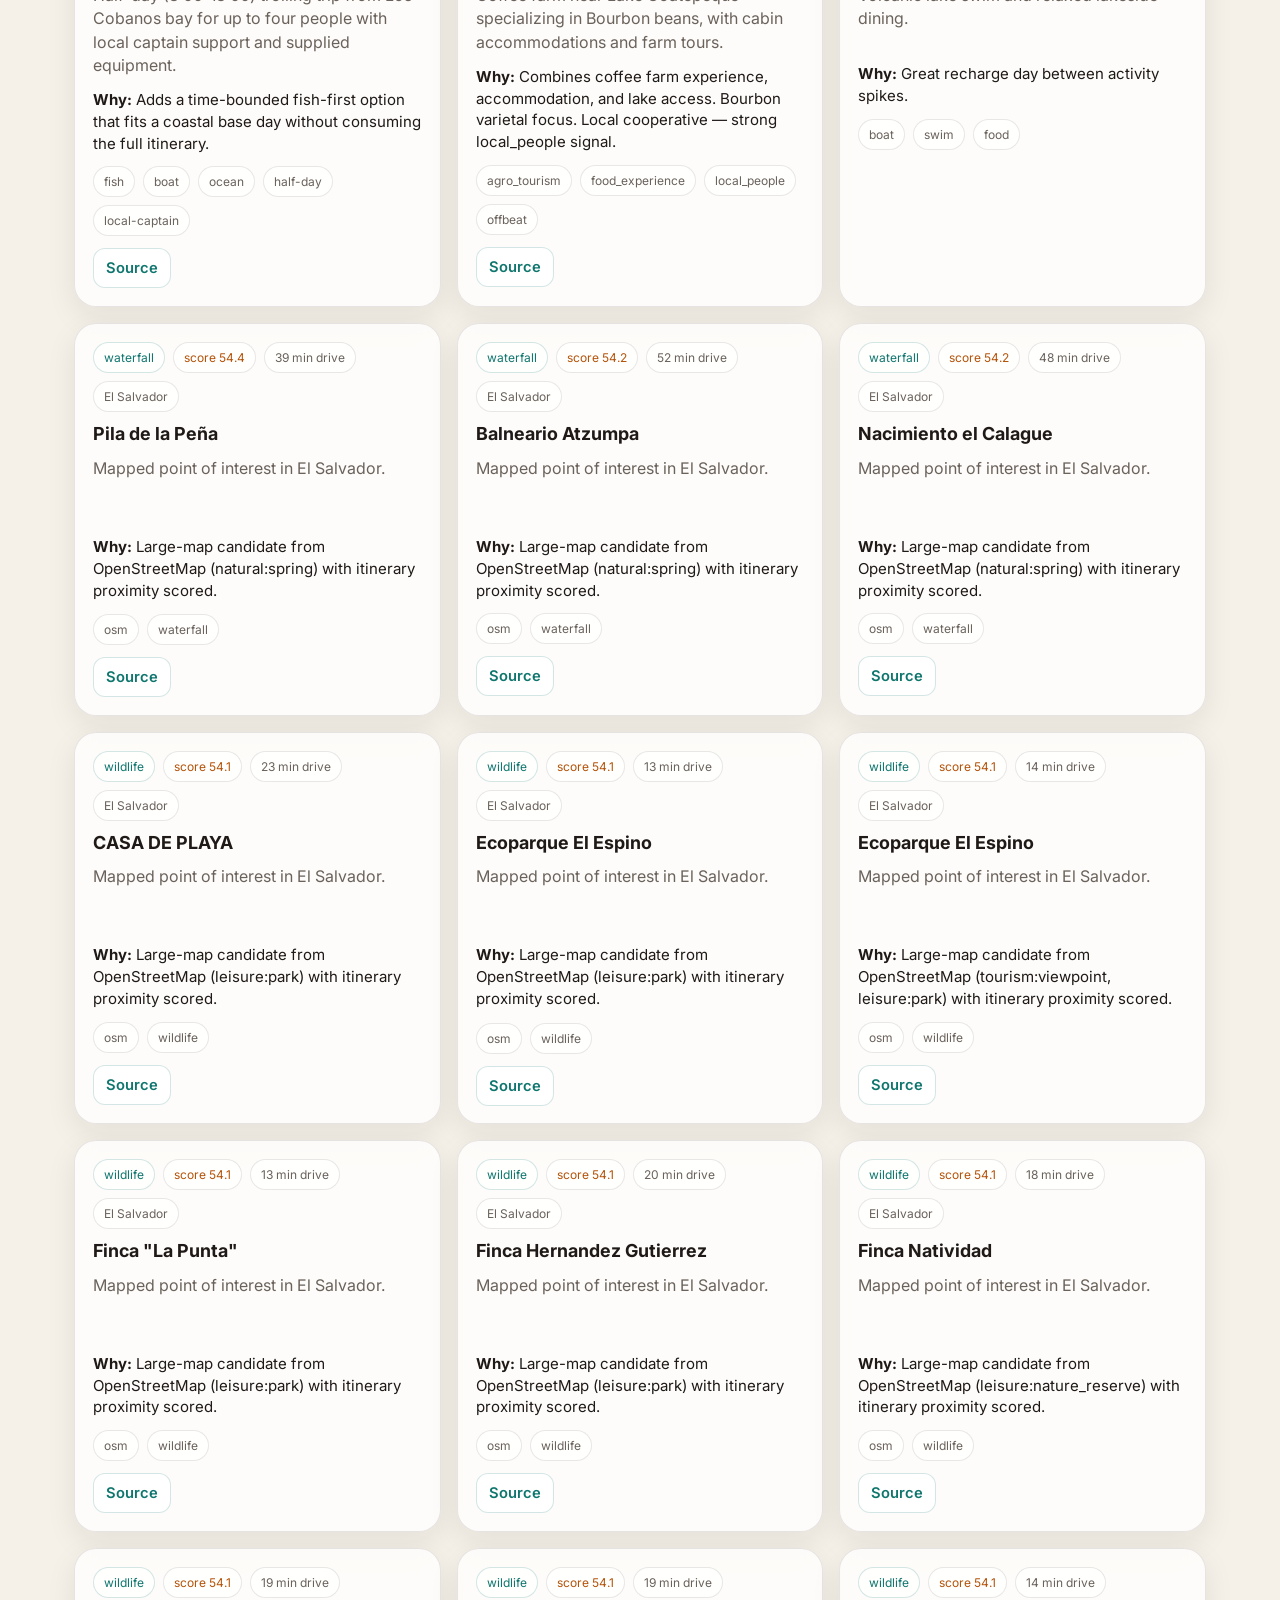
==== commit 3328037d: "Restore contacts and improve public site UI" ====
--- a/index.html
+++ b/index.html
@@ -14,27 +14,28 @@
   <main class="container">
     <section class="hero">
       <div class="kicker">ElSalKB</div>
-      <h1>Beautiful trip data, no backend.</h1>
+      <h1>Beautiful trip data, one tap from action.</h1>
       <div class="subtitle">
-        A static, GitHub-hosted view over a sanitized El Salvador knowledge base. Fast, cheap, simple,
-        and easy to evolve later into better filtering, maps, and richer public-safe summaries.
+        A static, GitHub-hosted view over the El Salvador trip knowledge base. Fast, cheap, searchable,
+        and now optimized for actually reaching the people and places you want.
       </div>
       <div id="trip" class="subtitle"></div>
       <div class="stats">
         <div class="stat"><b id="stat-experiences">—</b>Total experiences</div>
         <div class="stat"><b id="stat-featured">—</b>Featured on site</div>
         <div class="stat"><b id="stat-areas">—</b>Areas</div>
-              </div>
+        <div class="stat"><b id="stat-contacts">—</b>Rows with direct contact</div>
+      </div>
     </section>
 
     <section class="panel" style="padding:16px;">
       <div class="controls">
-        <input id="search" type="search" placeholder="Search title, summary, tags, area…">
+        <input id="search" type="search" placeholder="Search title, summary, tags, area, contact…">
         <select id="category"><option value="">All categories</option></select>
         <select id="area"><option value="">All areas</option></select>
       </div>
-      <div style="display:flex;justify-content:space-between;align-items:center;gap:12px;padding:0 4px 8px;">
-        <div class="subtitle" style="font-size:.95rem;">Featured rows are sorted by blended average score for a clean first pass.</div>
+      <div class="toolbar">
+        <div class="subtitle toolbar-copy">Browse top featured rows, then jump straight into WhatsApp, phone, email, or source pages.</div>
         <div id="count" class="kicker" style="font-size:11px;"></div>
       </div>
     </section>
--- a/styles.css
+++ b/styles.css
@@ -1,11 +1,12 @@
 :root {
   --bg: #f6f1e8;
-  --panel: rgba(255,255,255,0.72);
+  --panel: rgba(255,255,255,0.76);
   --ink: #1f1a17;
   --muted: #6a625b;
   --line: rgba(31,26,23,0.10);
   --accent: #0f766e;
   --accent-2: #b45309;
+  --accent-3: #065f46;
   --shadow: 0 10px 30px rgba(31,26,23,0.08);
 }
 * { box-sizing: border-box; }
@@ -19,14 +20,10 @@
     var(--bg);
 }
 .container { max-width: 1180px; margin: 0 auto; padding: 24px; }
-.hero {
-  padding: 56px 0 28px;
-  display: grid;
-  gap: 16px;
-}
+.hero { padding: 56px 0 28px; display: grid; gap: 16px; }
 .kicker { color: var(--accent); font-weight: 700; text-transform: uppercase; letter-spacing: .08em; font-size: 12px; }
-h1 { margin: 0; font-size: clamp(2.4rem, 5vw, 4.4rem); line-height: .96; letter-spacing: -0.04em; max-width: 10ch; }
-.subtitle { max-width: 58ch; font-size: 1.05rem; color: var(--muted); line-height: 1.5; }
+h1 { margin: 0; font-size: clamp(2.6rem, 5vw, 4.7rem); line-height: .94; letter-spacing: -0.04em; max-width: 11ch; }
+.subtitle { max-width: 60ch; font-size: 1.05rem; color: var(--muted); line-height: 1.5; }
 .stats { display: grid; grid-template-columns: repeat(auto-fit, minmax(150px,1fr)); gap: 12px; margin-top: 12px; }
 .stat, .panel, .card {
   background: var(--panel);
@@ -37,28 +34,46 @@
 }
 .stat { padding: 16px 18px; }
 .stat b { display:block; font-size: 1.5rem; margin-bottom: 4px; }
-.controls { display:grid; grid-template-columns: 1.6fr 1fr 1fr; gap: 12px; margin: 28px 0; }
+.controls { display:grid; grid-template-columns: 1.7fr 1fr 1fr; gap: 12px; margin: 18px 0; }
 input, select {
   width: 100%; padding: 14px 16px; border-radius: 16px; border: 1px solid var(--line);
-  background: rgba(255,255,255,.9); color: var(--ink); font: inherit;
+  background: rgba(255,255,255,.92); color: var(--ink); font: inherit;
 }
-.grid { display:grid; grid-template-columns: repeat(auto-fit, minmax(280px,1fr)); gap: 16px; }
-.card { padding: 18px; display:grid; gap: 12px; }
-.card h3 { margin: 0; font-size: 1.1rem; line-height: 1.15; }
-.meta, .tags { display:flex; flex-wrap: wrap; gap: 8px; }
+.toolbar { display:flex; justify-content:space-between; align-items:center; gap:12px; padding:0 4px 8px; }
+.toolbar-copy { font-size:.95rem; }
+.grid { display:grid; grid-template-columns: repeat(auto-fit, minmax(320px,1fr)); gap: 16px; }
+.card { padding: 18px; display:grid; gap: 12px; align-content:start; }
+.card.has-contact { border-color: rgba(15,118,110,.22); }
+.card h3 { margin: 0; font-size: 1.12rem; line-height: 1.15; }
+.meta, .tags, .links { display:flex; flex-wrap: wrap; gap: 8px; }
 .pill {
   display:inline-flex; align-items:center; gap:6px; font-size: 12px; padding: 7px 10px;
-  border-radius: 999px; border: 1px solid var(--line); color: var(--muted); background: rgba(255,255,255,.75);
+  border-radius: 999px; border: 1px solid var(--line); color: var(--muted); background: rgba(255,255,255,.78);
 }
-.summary { color: var(--muted); line-height: 1.45; min-height: 3.9em; }
+.pill.category { color: var(--accent); border-color: rgba(15,118,110,.18); }
+.pill.score { color: var(--accent-2); }
+.summary { color: var(--muted); line-height: 1.45; min-height: 4.2em; }
 .why { font-size: .94rem; line-height: 1.45; }
-.links { display:flex; flex-wrap:wrap; gap:10px; }
+.contact-line {
+  padding: 10px 12px;
+  border-radius: 14px;
+  background: rgba(15,118,110,.06);
+  border: 1px solid rgba(15,118,110,.10);
+  color: var(--ink);
+  font-size: .9rem;
+  line-height: 1.45;
+}
 a.button {
   text-decoration:none; color: white; background: var(--accent); padding: 10px 12px;
   border-radius: 12px; font-size:.92rem; font-weight:600;
 }
+a.button.contact.wa { background: #128c7e; }
+a.button.contact.call { background: var(--accent-3); }
+a.button.contact.email { background: #7c3aed; }
+a.button.subtle-button { background: white; color: var(--accent); border: 1px solid rgba(15,118,110,.18); }
 a.subtle { color: var(--accent); text-decoration:none; font-weight:600; }
 footer { padding: 40px 0 60px; color: var(--muted); font-size: .95rem; }
 @media (max-width: 820px) {
   .controls { grid-template-columns: 1fr; }
+  .toolbar { flex-direction: column; align-items: flex-start; }
 }
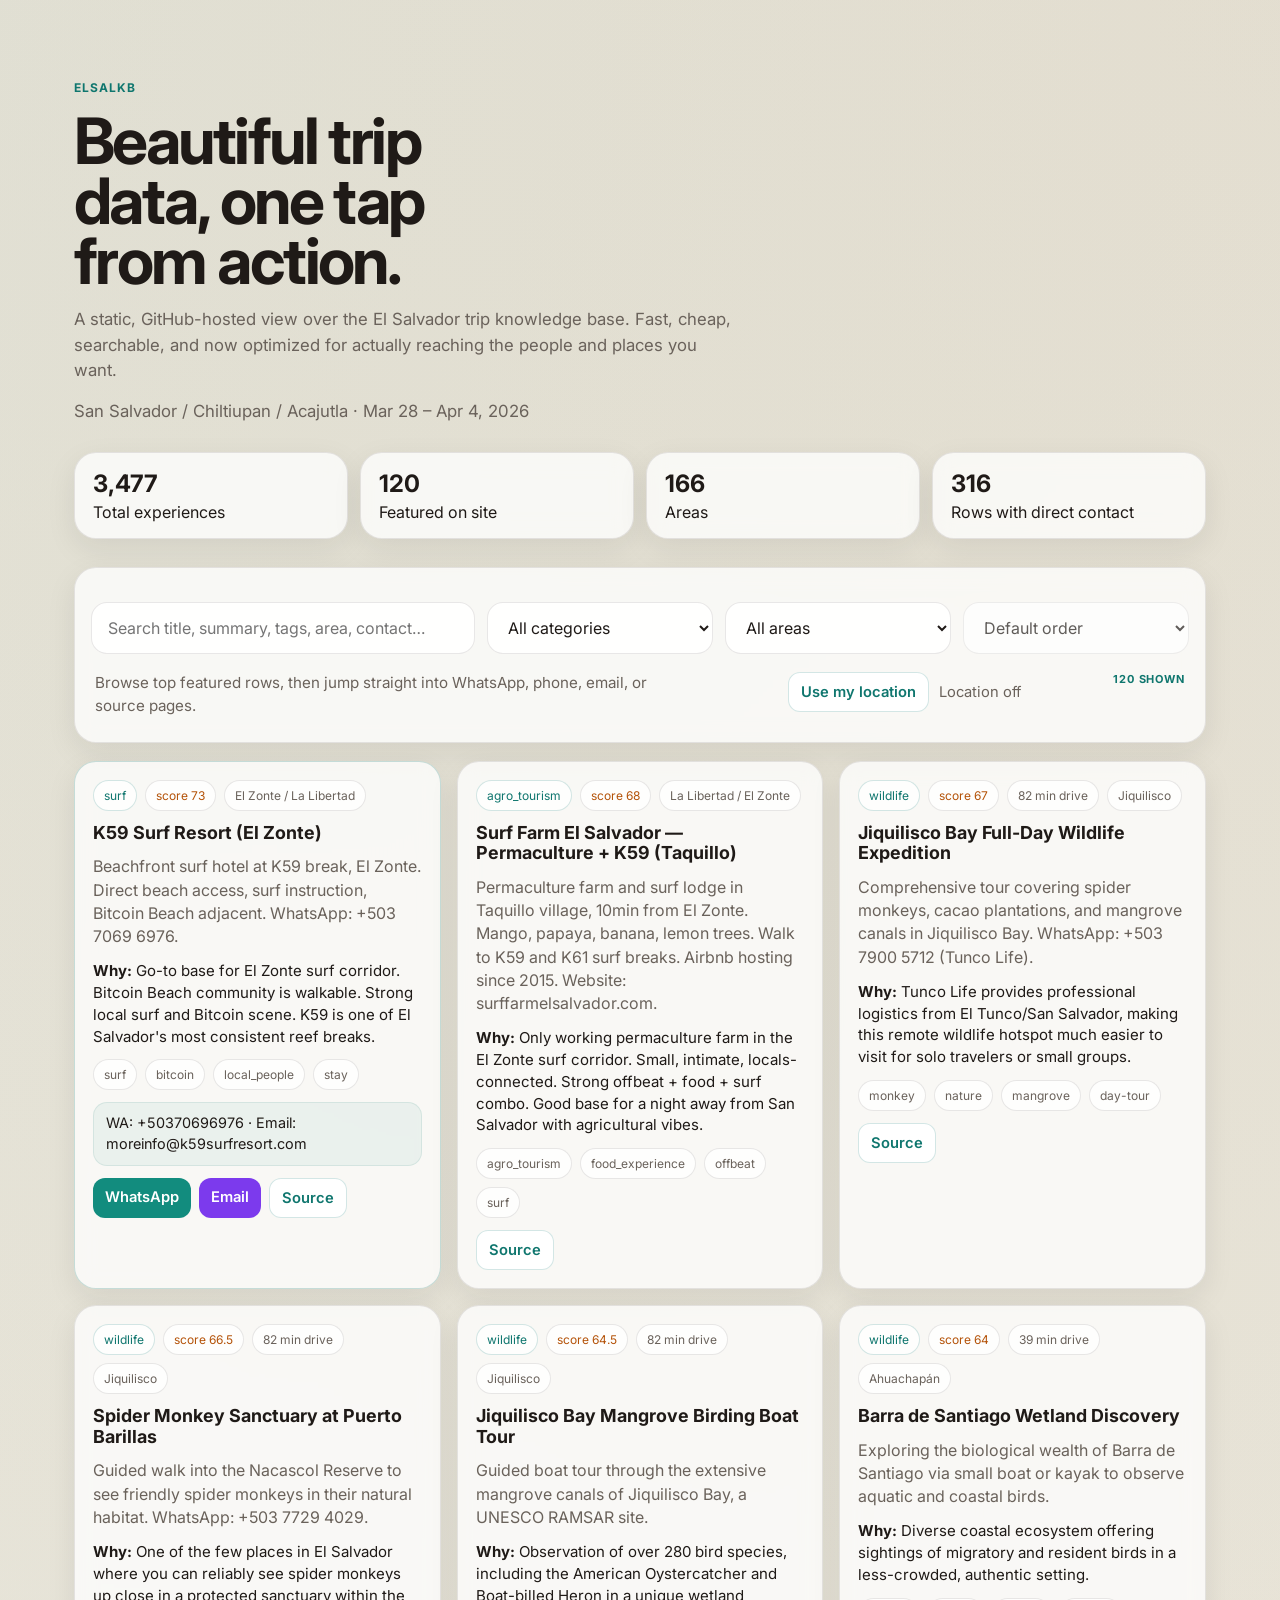
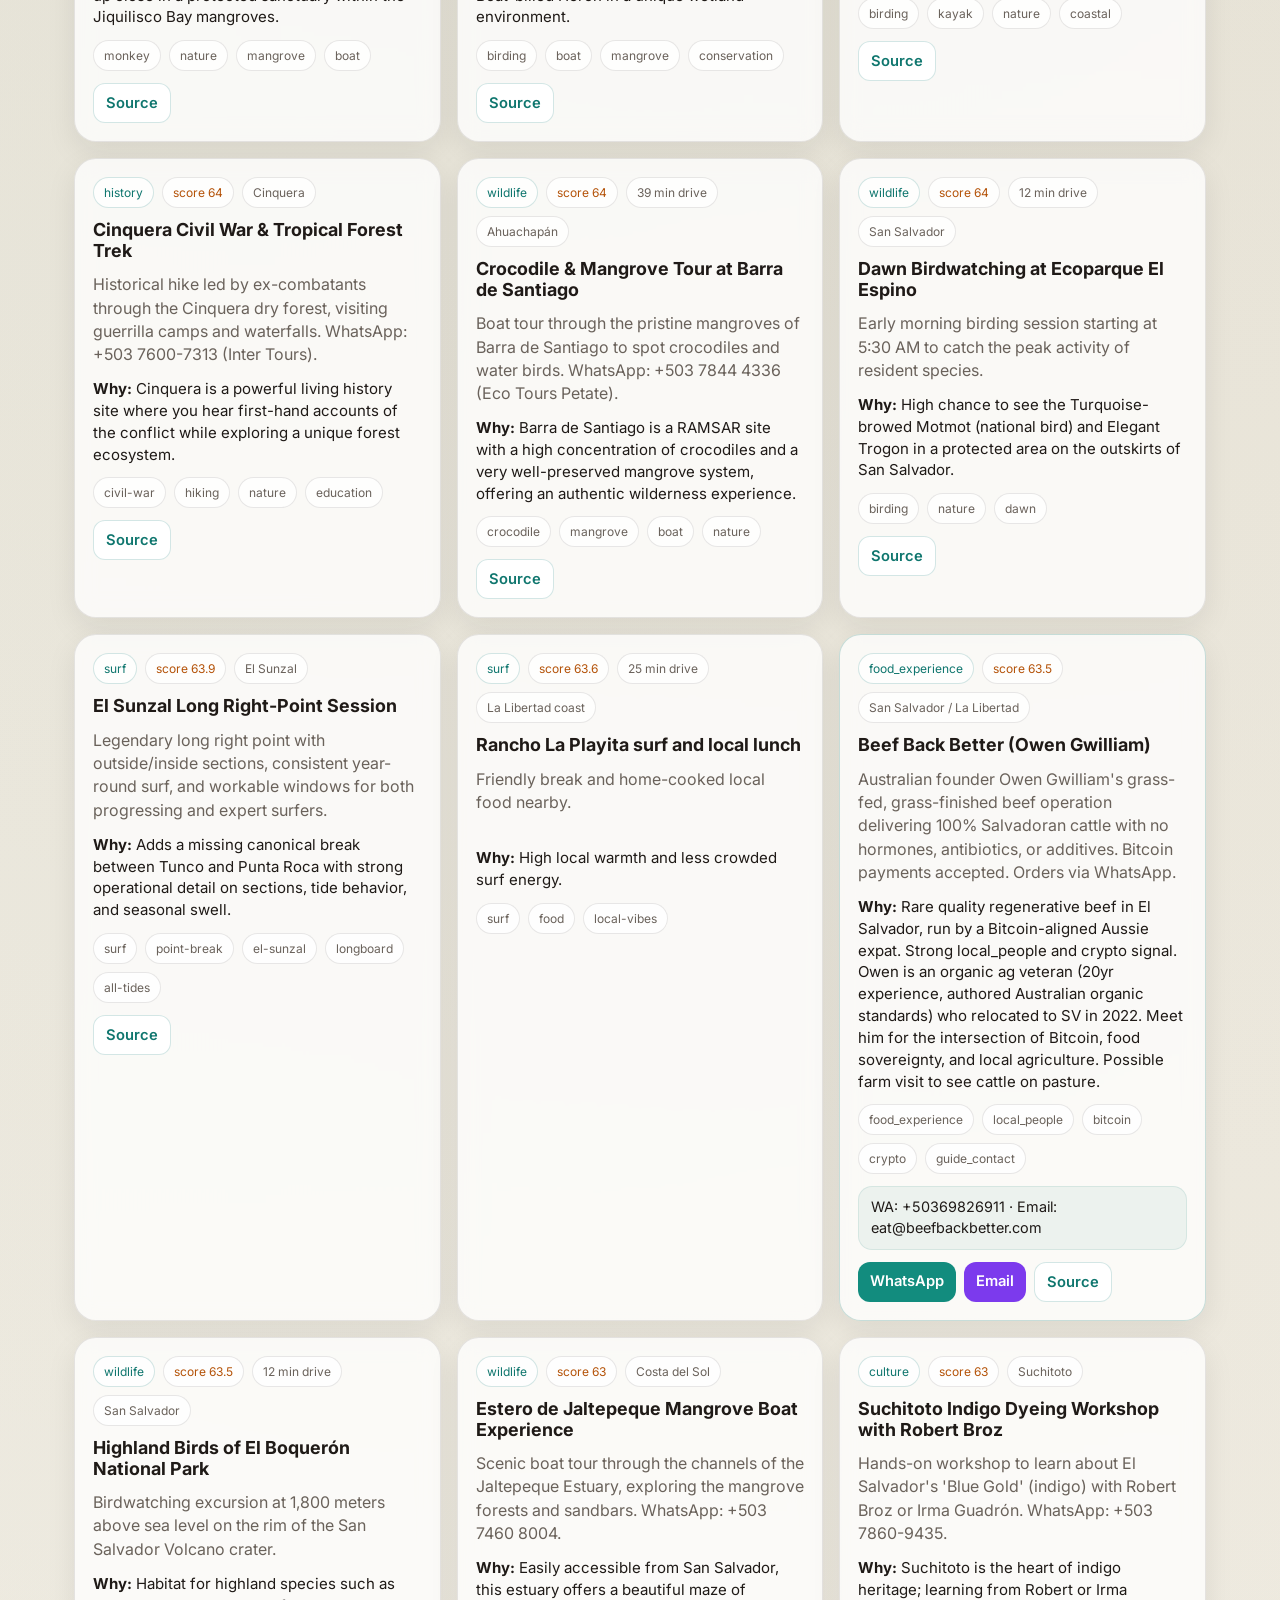
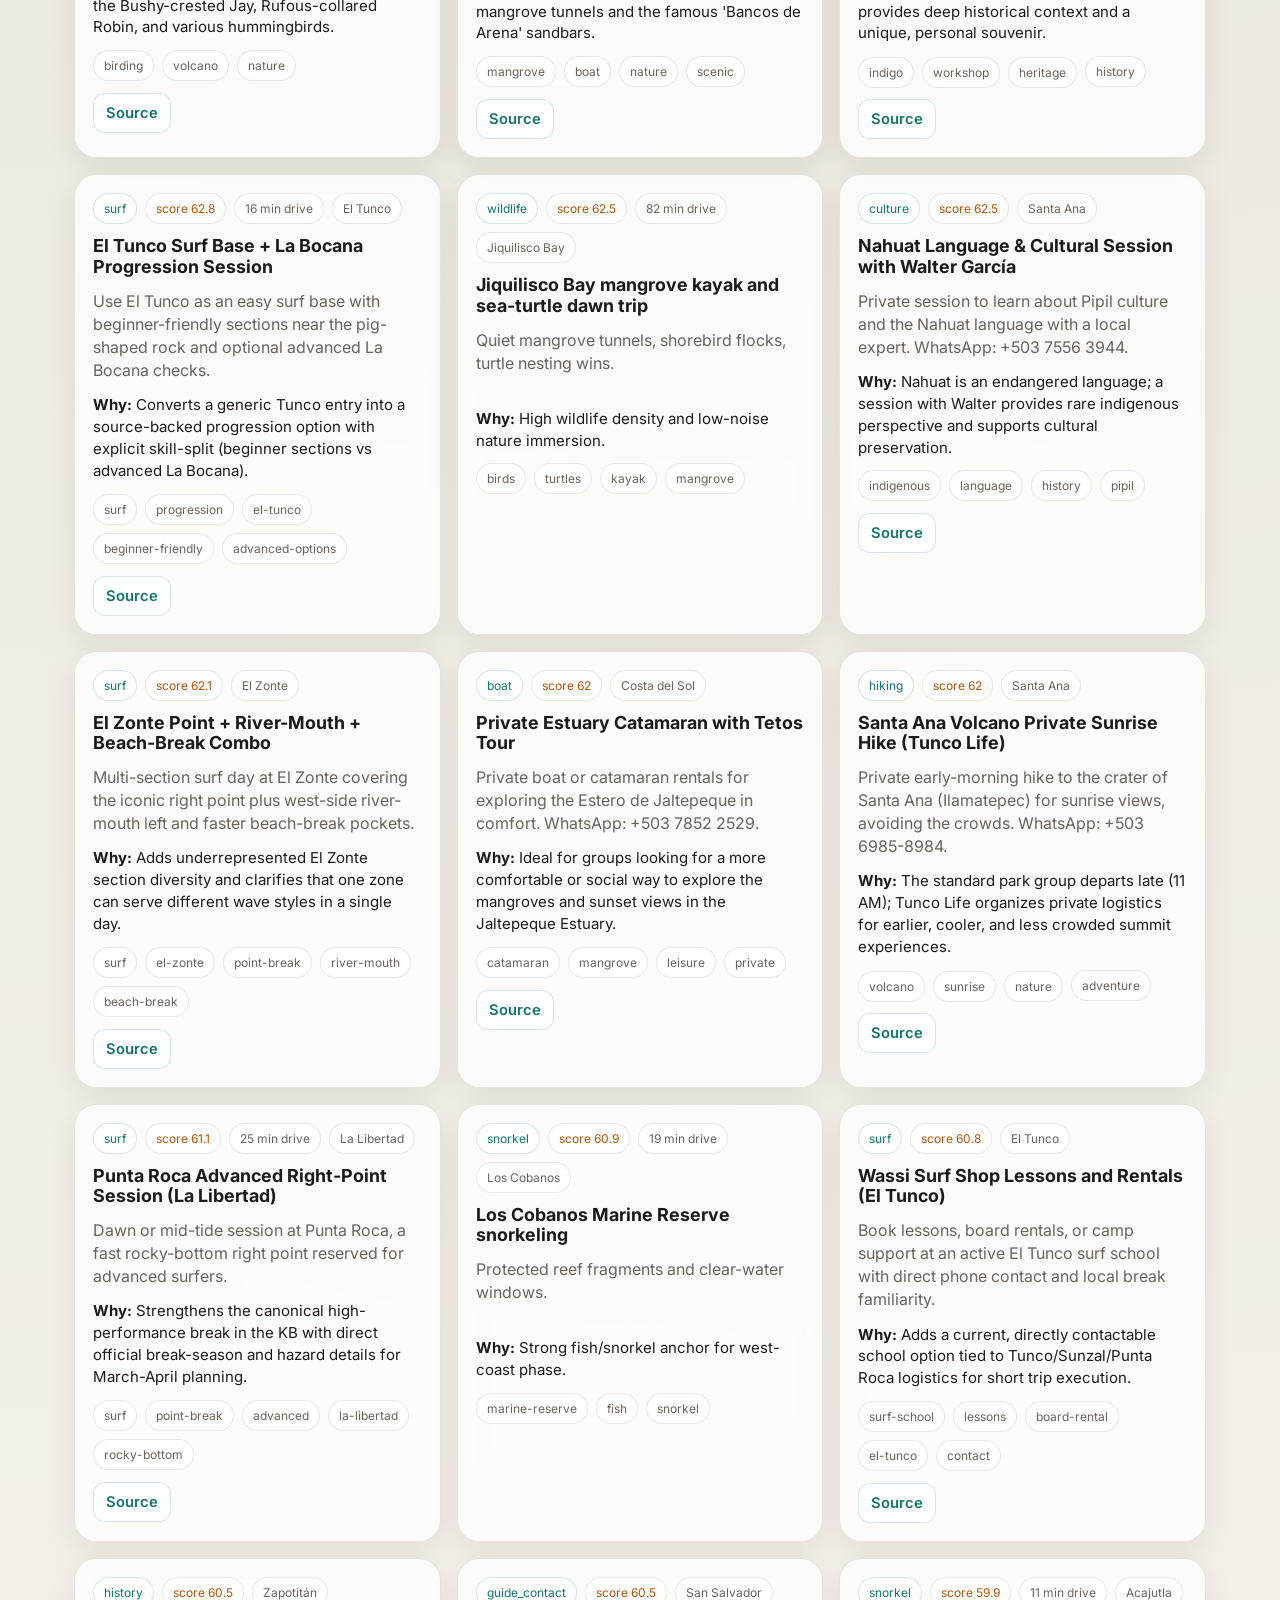
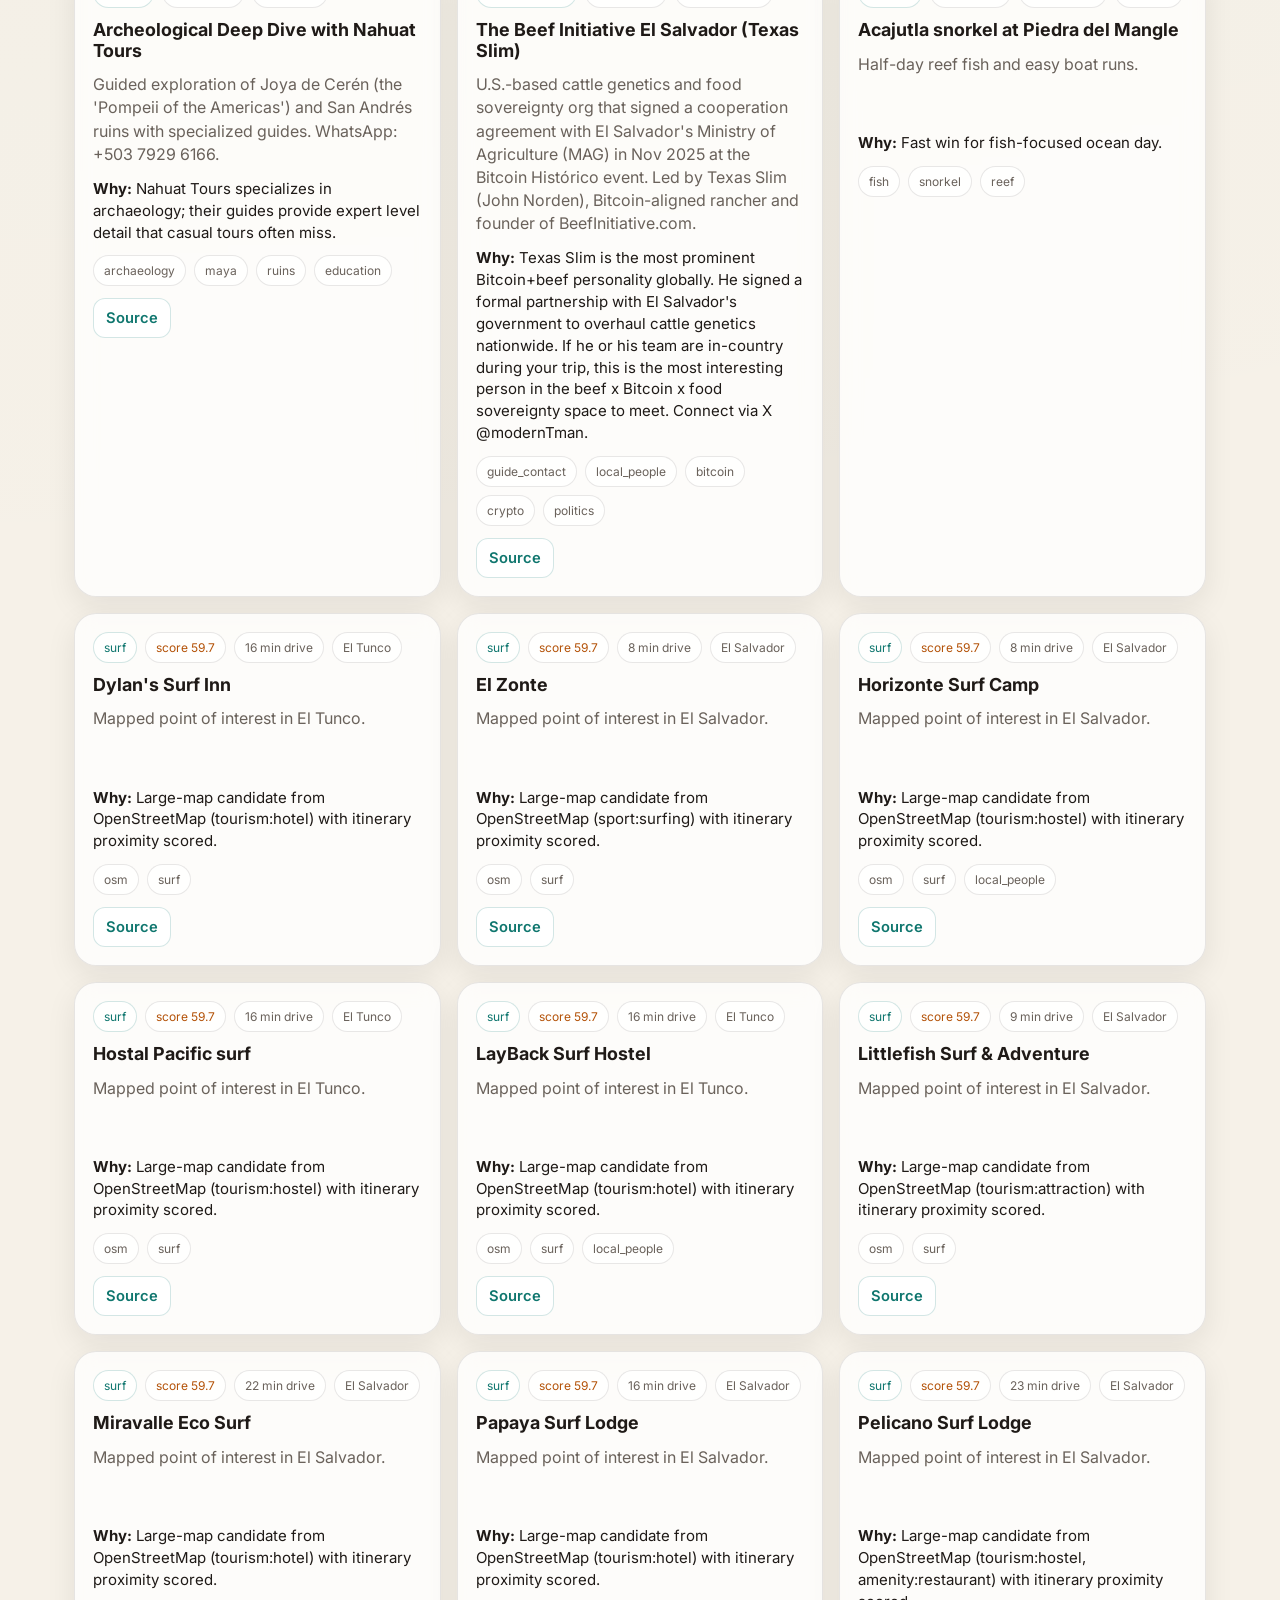
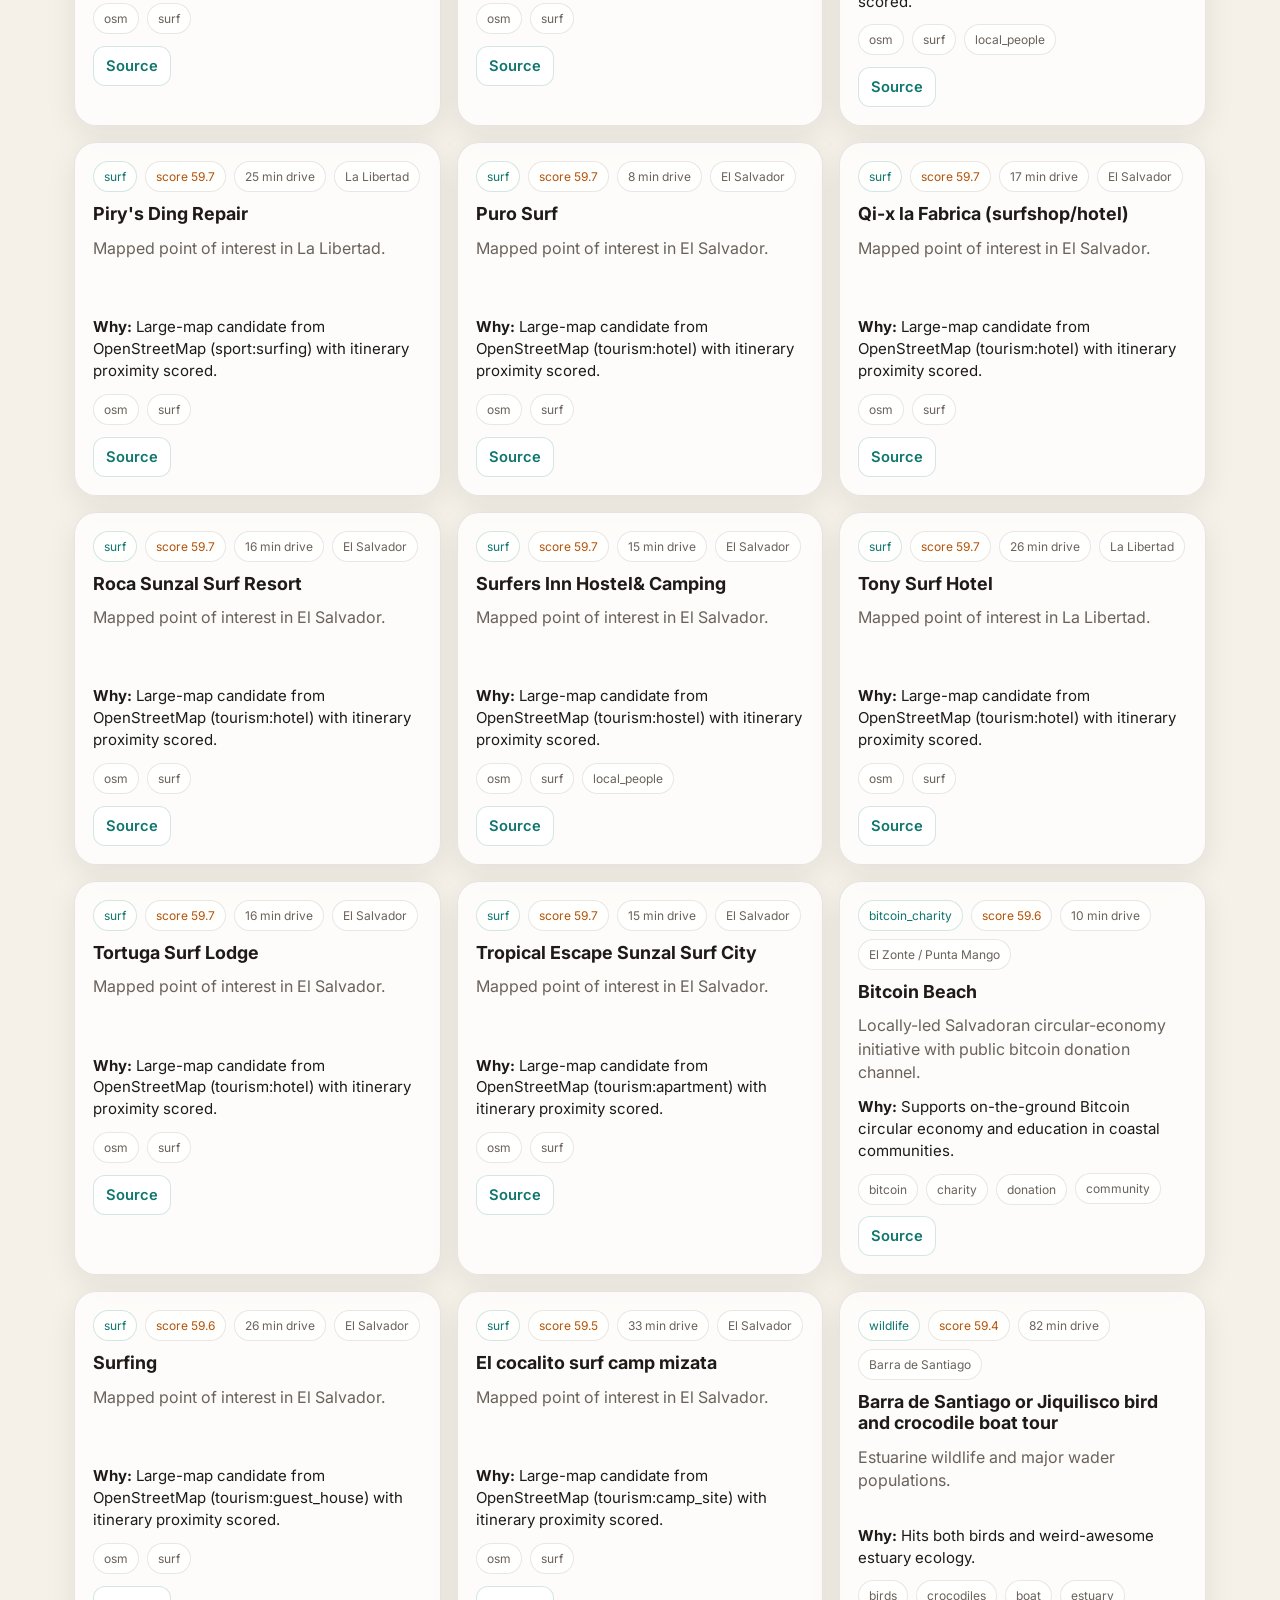
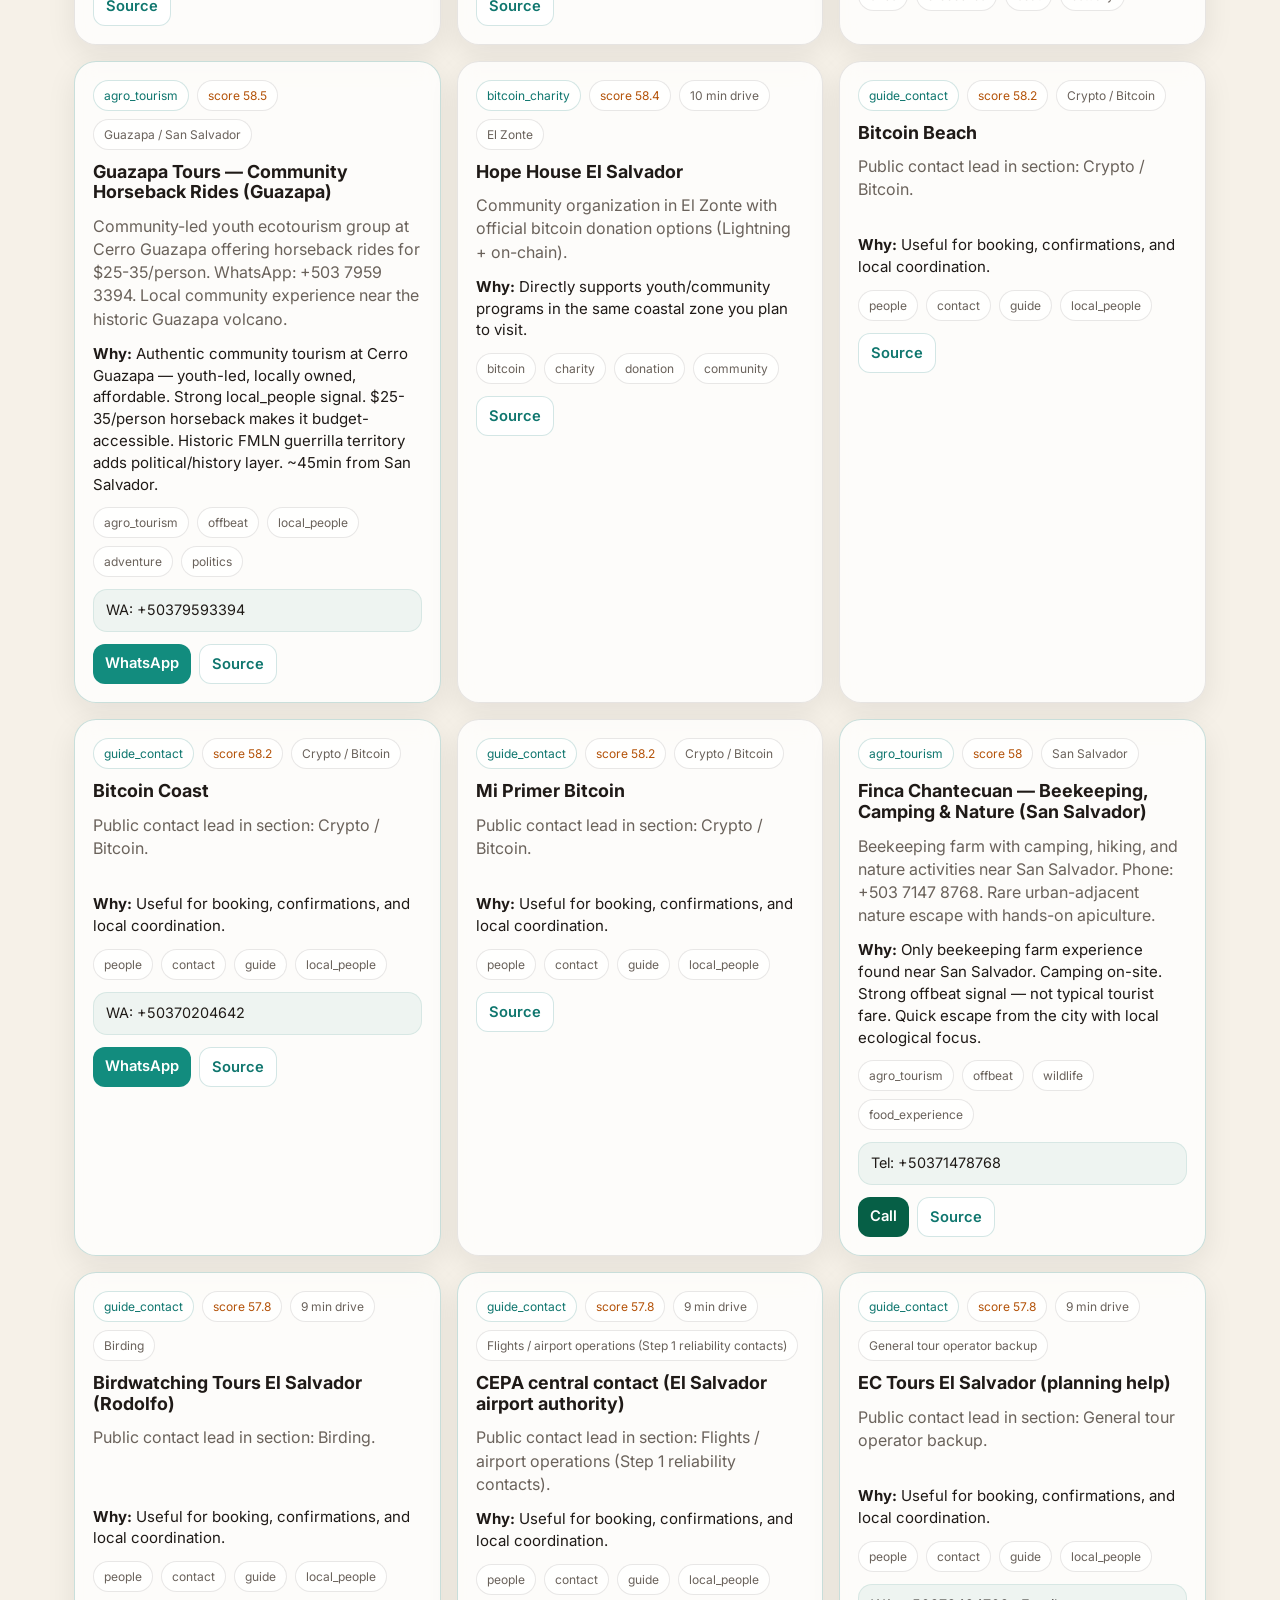
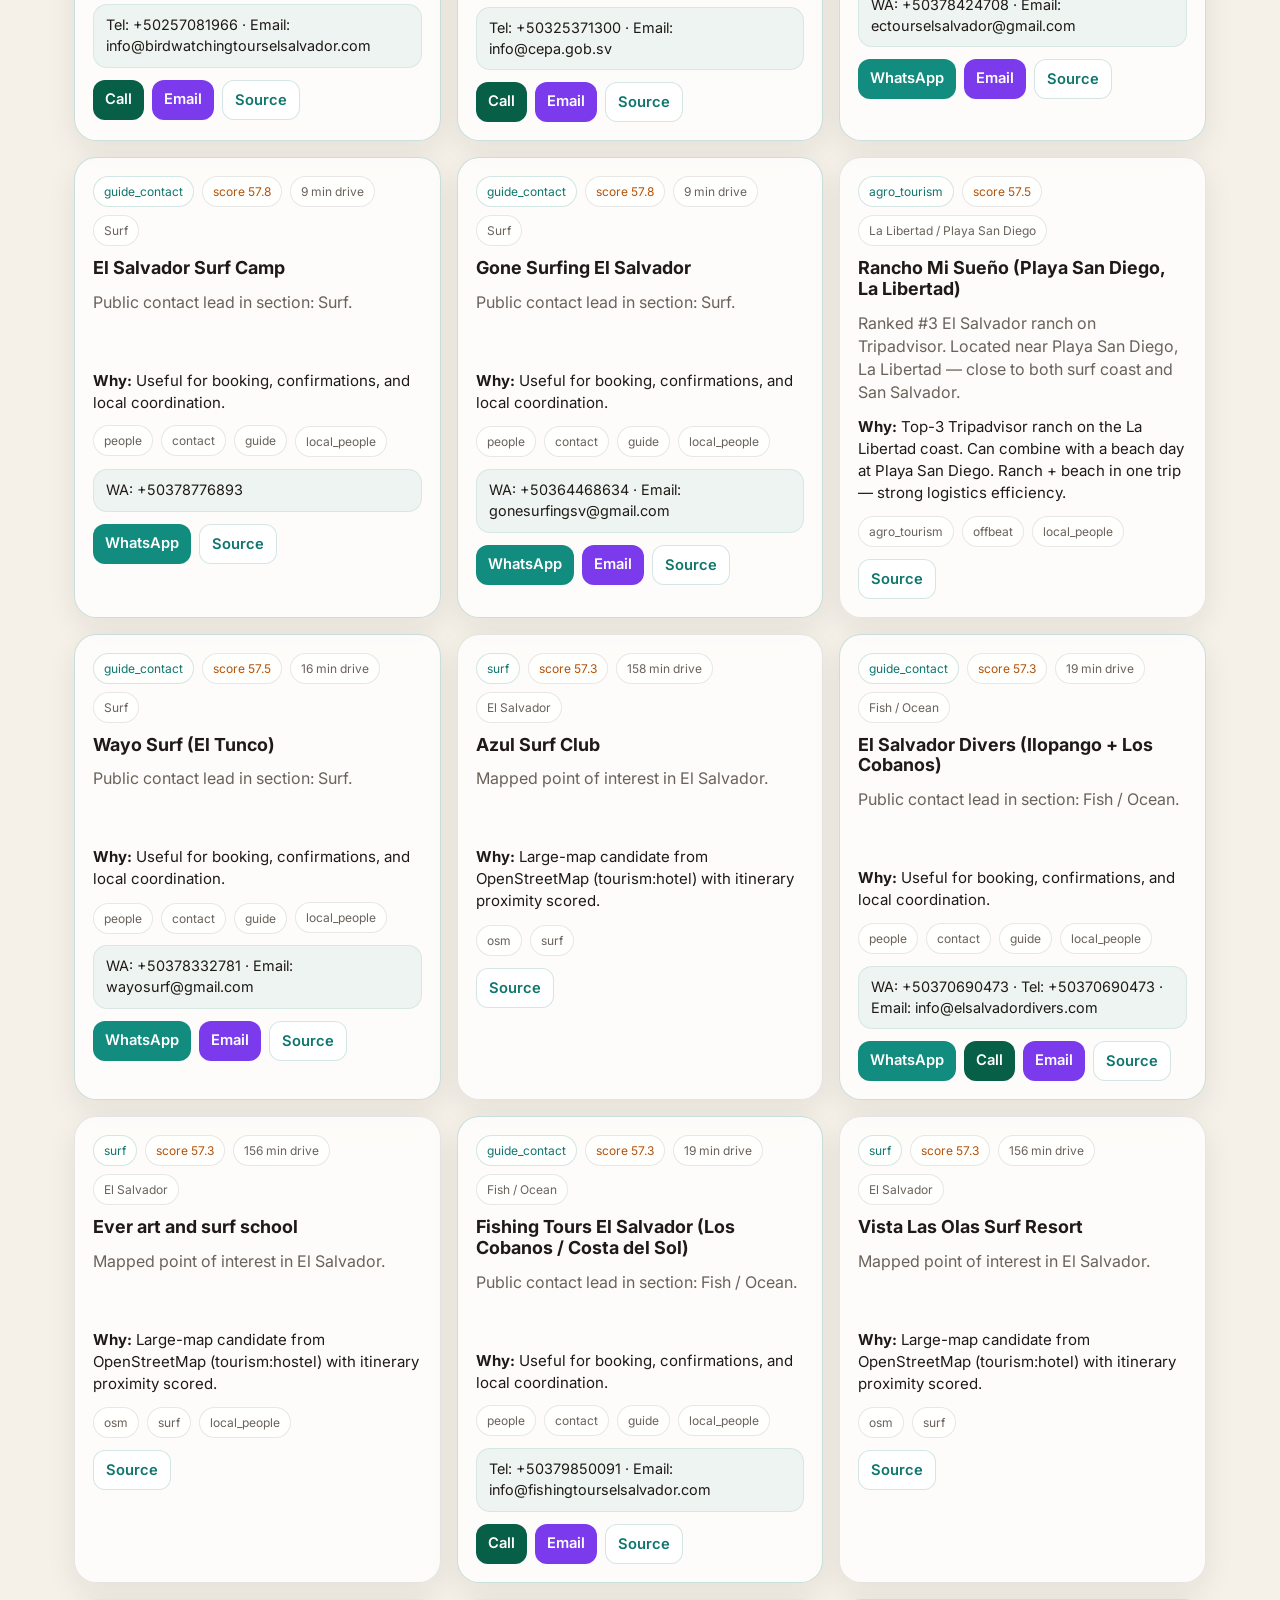
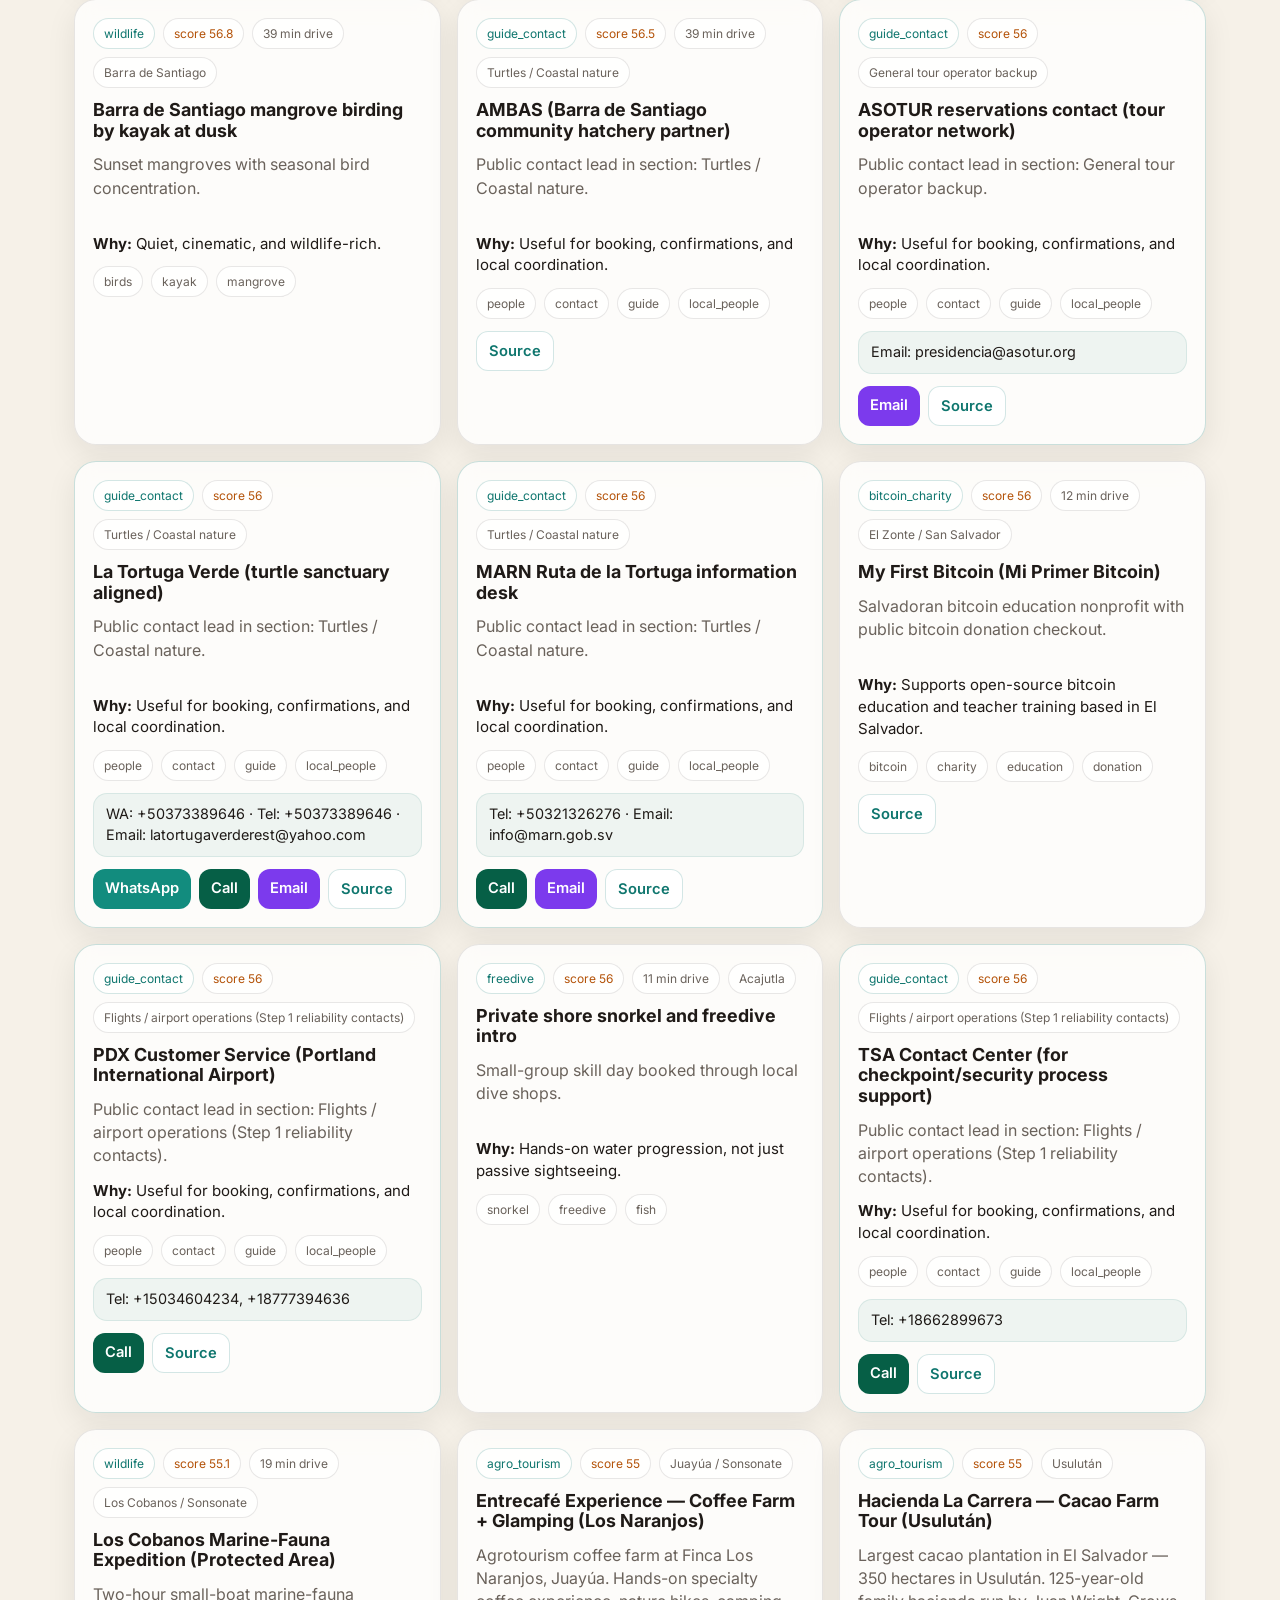
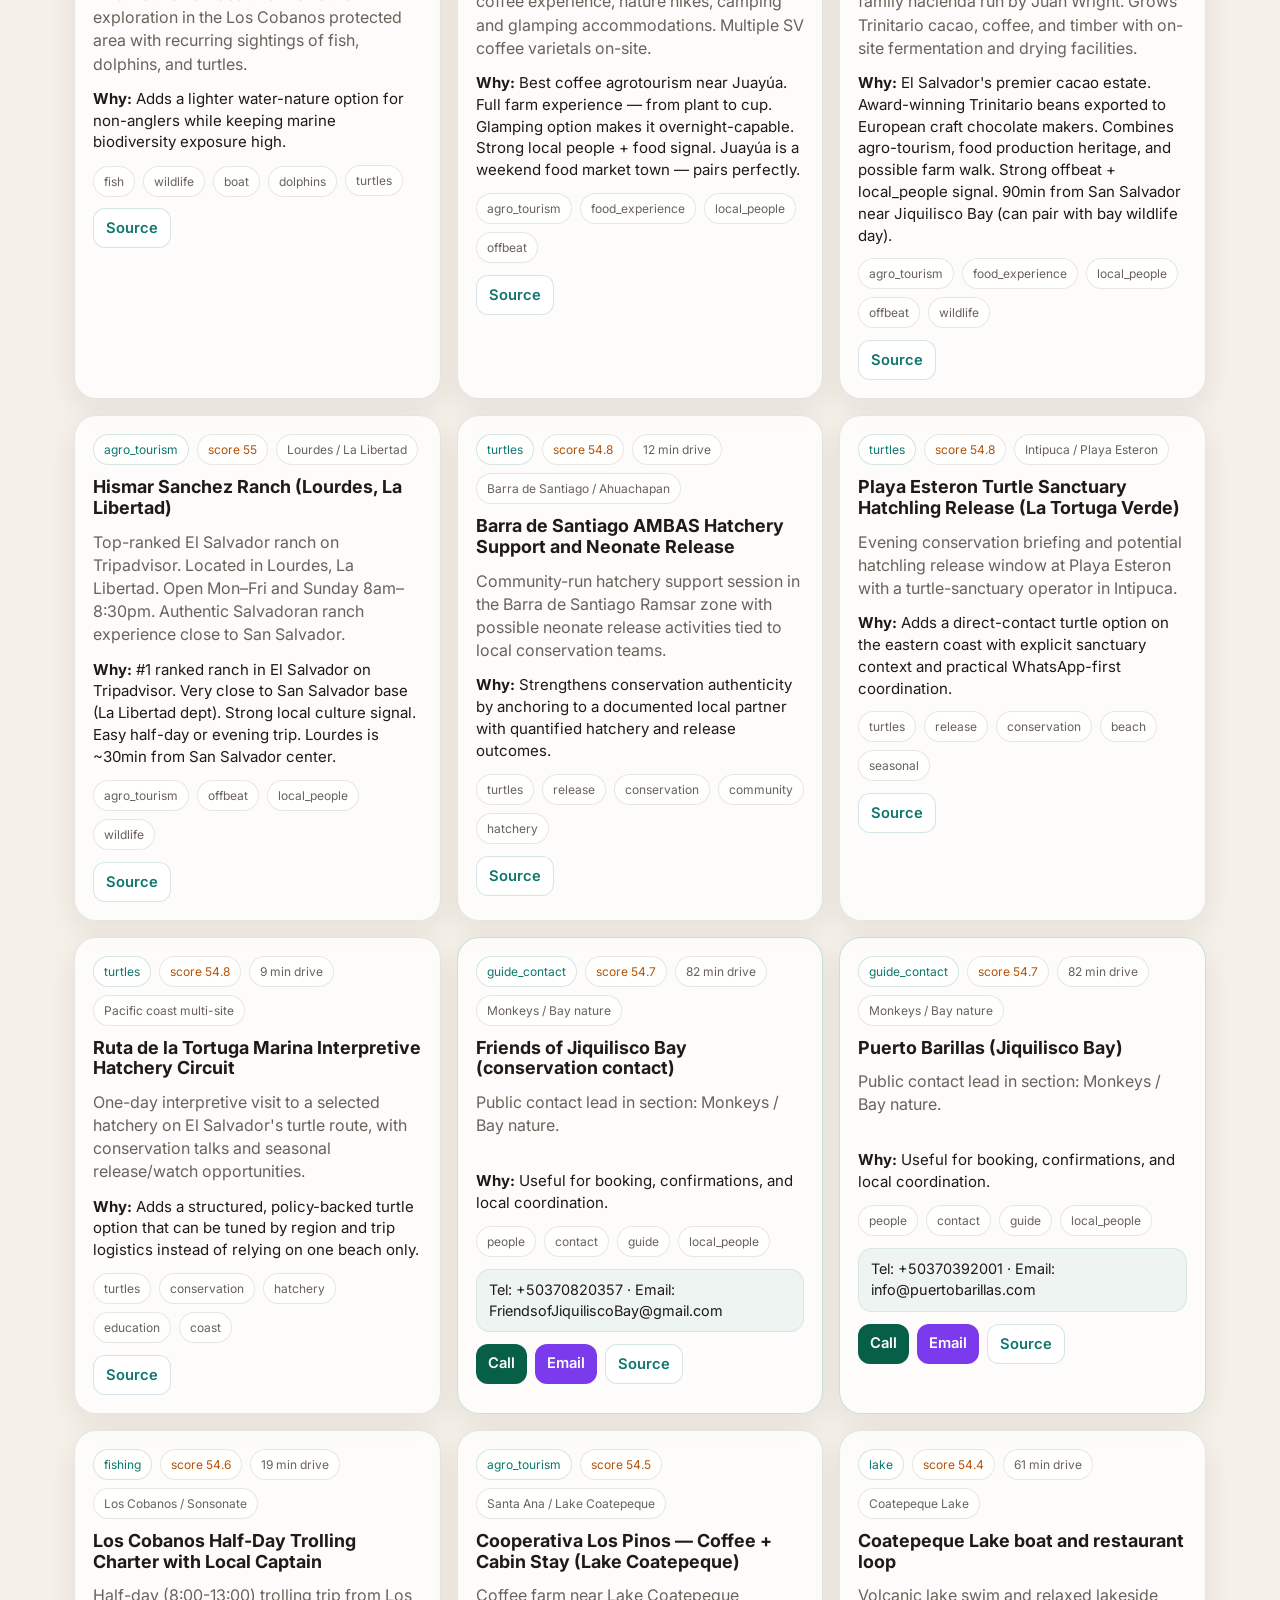
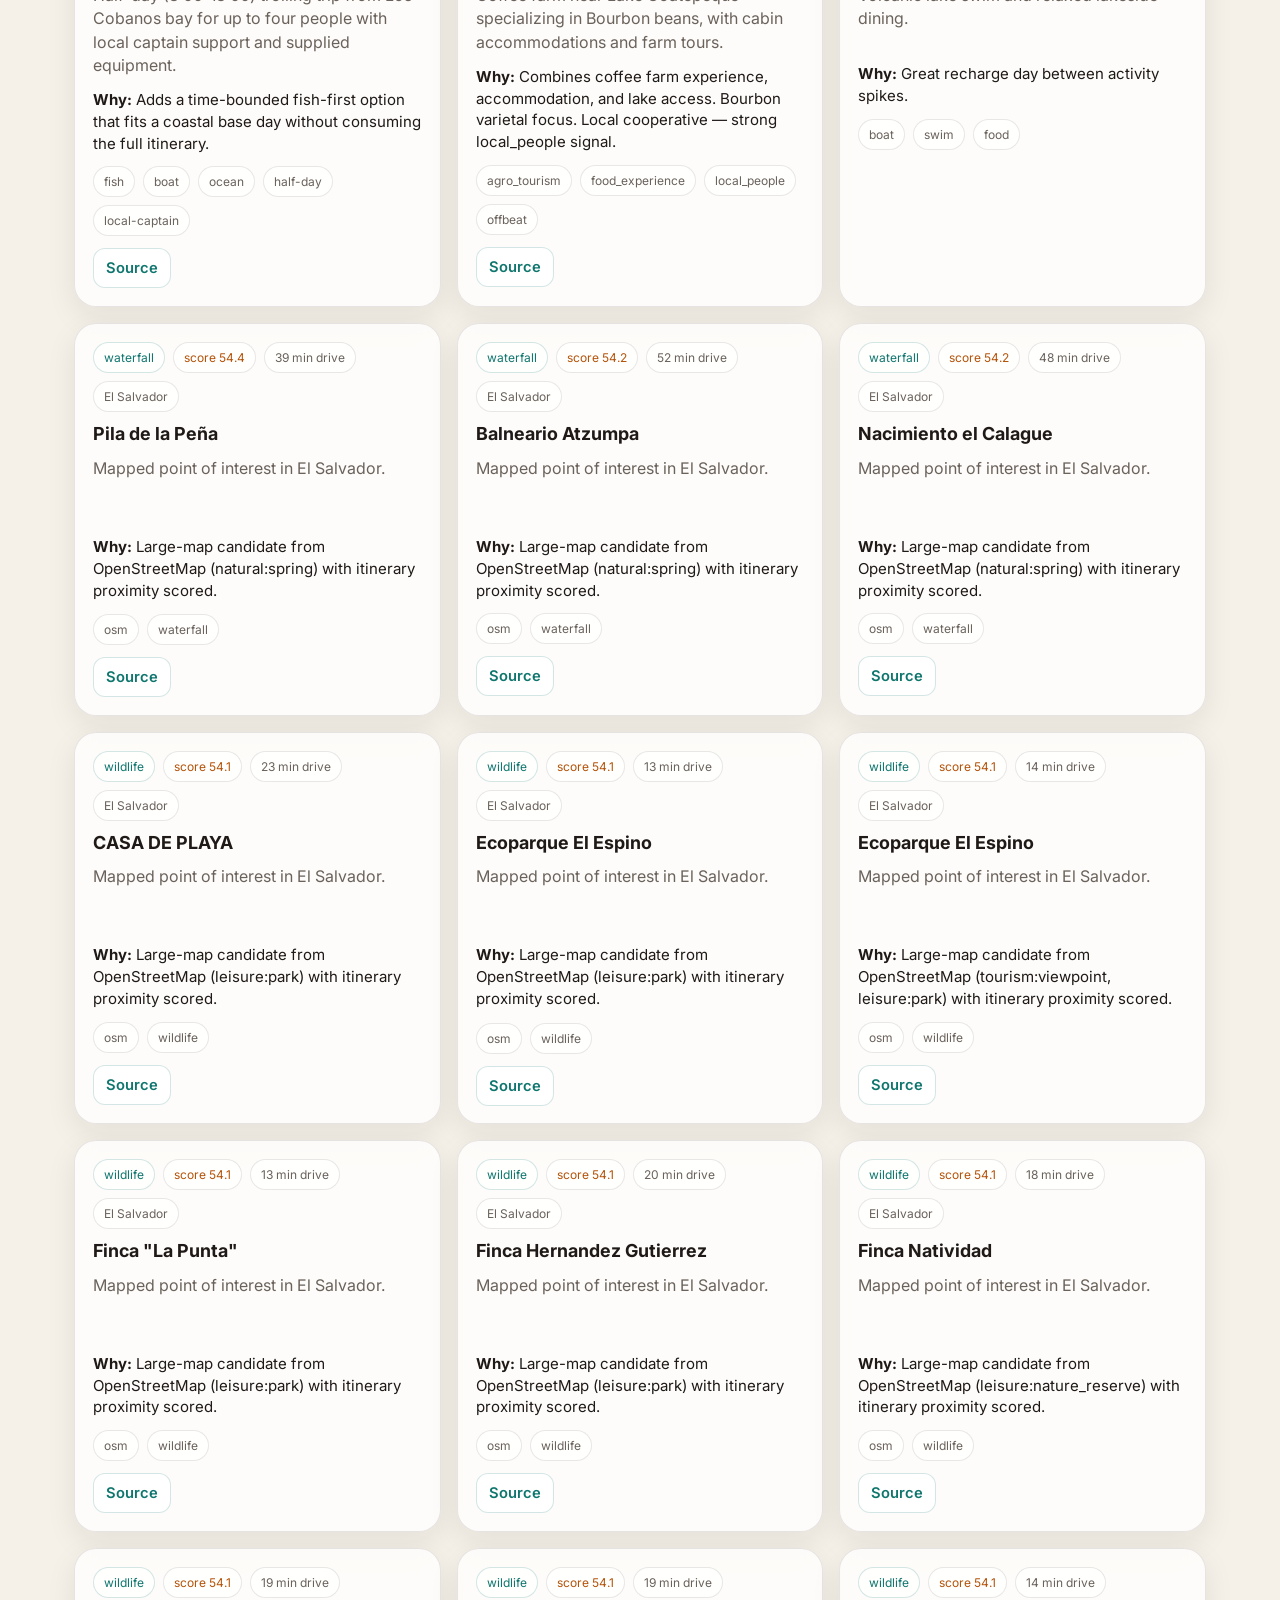
==== commit 7145e008: "Add location-aware closest sorting" ====
--- a/index.html
+++ b/index.html
@@ -29,13 +29,22 @@
     </section>
 
     <section class="panel" style="padding:16px;">
-      <div class="controls">
+      <div class="controls controls-4">
         <input id="search" type="search" placeholder="Search title, summary, tags, area, contact…">
         <select id="category"><option value="">All categories</option></select>
         <select id="area"><option value="">All areas</option></select>
+        <select id="sort">
+          <option value="default">Default order</option>
+          <option value="score">Highest score</option>
+          <option value="closest">Closest to me</option>
+        </select>
       </div>
-      <div class="toolbar">
+      <div class="toolbar toolbar-stack">
         <div class="subtitle toolbar-copy">Browse top featured rows, then jump straight into WhatsApp, phone, email, or source pages.</div>
+        <div class="location-row">
+          <button id="location-button" class="button secondary-button" type="button">Use my location</button>
+          <span id="location-status" class="location-status">Location off</span>
+        </div>
         <div id="count" class="kicker" style="font-size:11px;"></div>
       </div>
     </section>
--- a/styles.css
+++ b/styles.css
@@ -35,12 +35,17 @@
 .stat { padding: 16px 18px; }
 .stat b { display:block; font-size: 1.5rem; margin-bottom: 4px; }
 .controls { display:grid; grid-template-columns: 1.7fr 1fr 1fr; gap: 12px; margin: 18px 0; }
-input, select {
+.controls-4 { grid-template-columns: 1.7fr 1fr 1fr 1fr; }
+input, select, button {
   width: 100%; padding: 14px 16px; border-radius: 16px; border: 1px solid var(--line);
   background: rgba(255,255,255,.92); color: var(--ink); font: inherit;
 }
+button { cursor: pointer; }
 .toolbar { display:flex; justify-content:space-between; align-items:center; gap:12px; padding:0 4px 8px; }
+.toolbar-stack { align-items:flex-start; flex-wrap:wrap; }
 .toolbar-copy { font-size:.95rem; }
+.location-row { display:flex; align-items:center; gap:10px; flex-wrap:wrap; }
+.location-status { color: var(--muted); font-size: .92rem; }
 .grid { display:grid; grid-template-columns: repeat(auto-fit, minmax(320px,1fr)); gap: 16px; }
 .card { padding: 18px; display:grid; gap: 12px; align-content:start; }
 .card.has-contact { border-color: rgba(15,118,110,.22); }
@@ -52,6 +57,7 @@
 }
 .pill.category { color: var(--accent); border-color: rgba(15,118,110,.18); }
 .pill.score { color: var(--accent-2); }
+.pill.distance { color: var(--accent-3); border-color: rgba(6,95,70,.18); }
 .summary { color: var(--muted); line-height: 1.45; min-height: 4.2em; }
 .why { font-size: .94rem; line-height: 1.45; }
 .contact-line {
@@ -63,17 +69,20 @@
   font-size: .9rem;
   line-height: 1.45;
 }
-a.button {
+a.button, .secondary-button {
   text-decoration:none; color: white; background: var(--accent); padding: 10px 12px;
-  border-radius: 12px; font-size:.92rem; font-weight:600;
+  border-radius: 12px; font-size:.92rem; font-weight:600; border: none; width: auto;
 }
 a.button.contact.wa { background: #128c7e; }
 a.button.contact.call { background: var(--accent-3); }
 a.button.contact.email { background: #7c3aed; }
-a.button.subtle-button { background: white; color: var(--accent); border: 1px solid rgba(15,118,110,.18); }
+a.button.subtle-button, .secondary-button { background: white; color: var(--accent); border: 1px solid rgba(15,118,110,.18); }
 a.subtle { color: var(--accent); text-decoration:none; font-weight:600; }
 footer { padding: 40px 0 60px; color: var(--muted); font-size: .95rem; }
+@media (max-width: 960px) {
+  .controls-4 { grid-template-columns: 1fr 1fr; }
+}
 @media (max-width: 820px) {
-  .controls { grid-template-columns: 1fr; }
+  .controls, .controls-4 { grid-template-columns: 1fr; }
   .toolbar { flex-direction: column; align-items: flex-start; }
 }
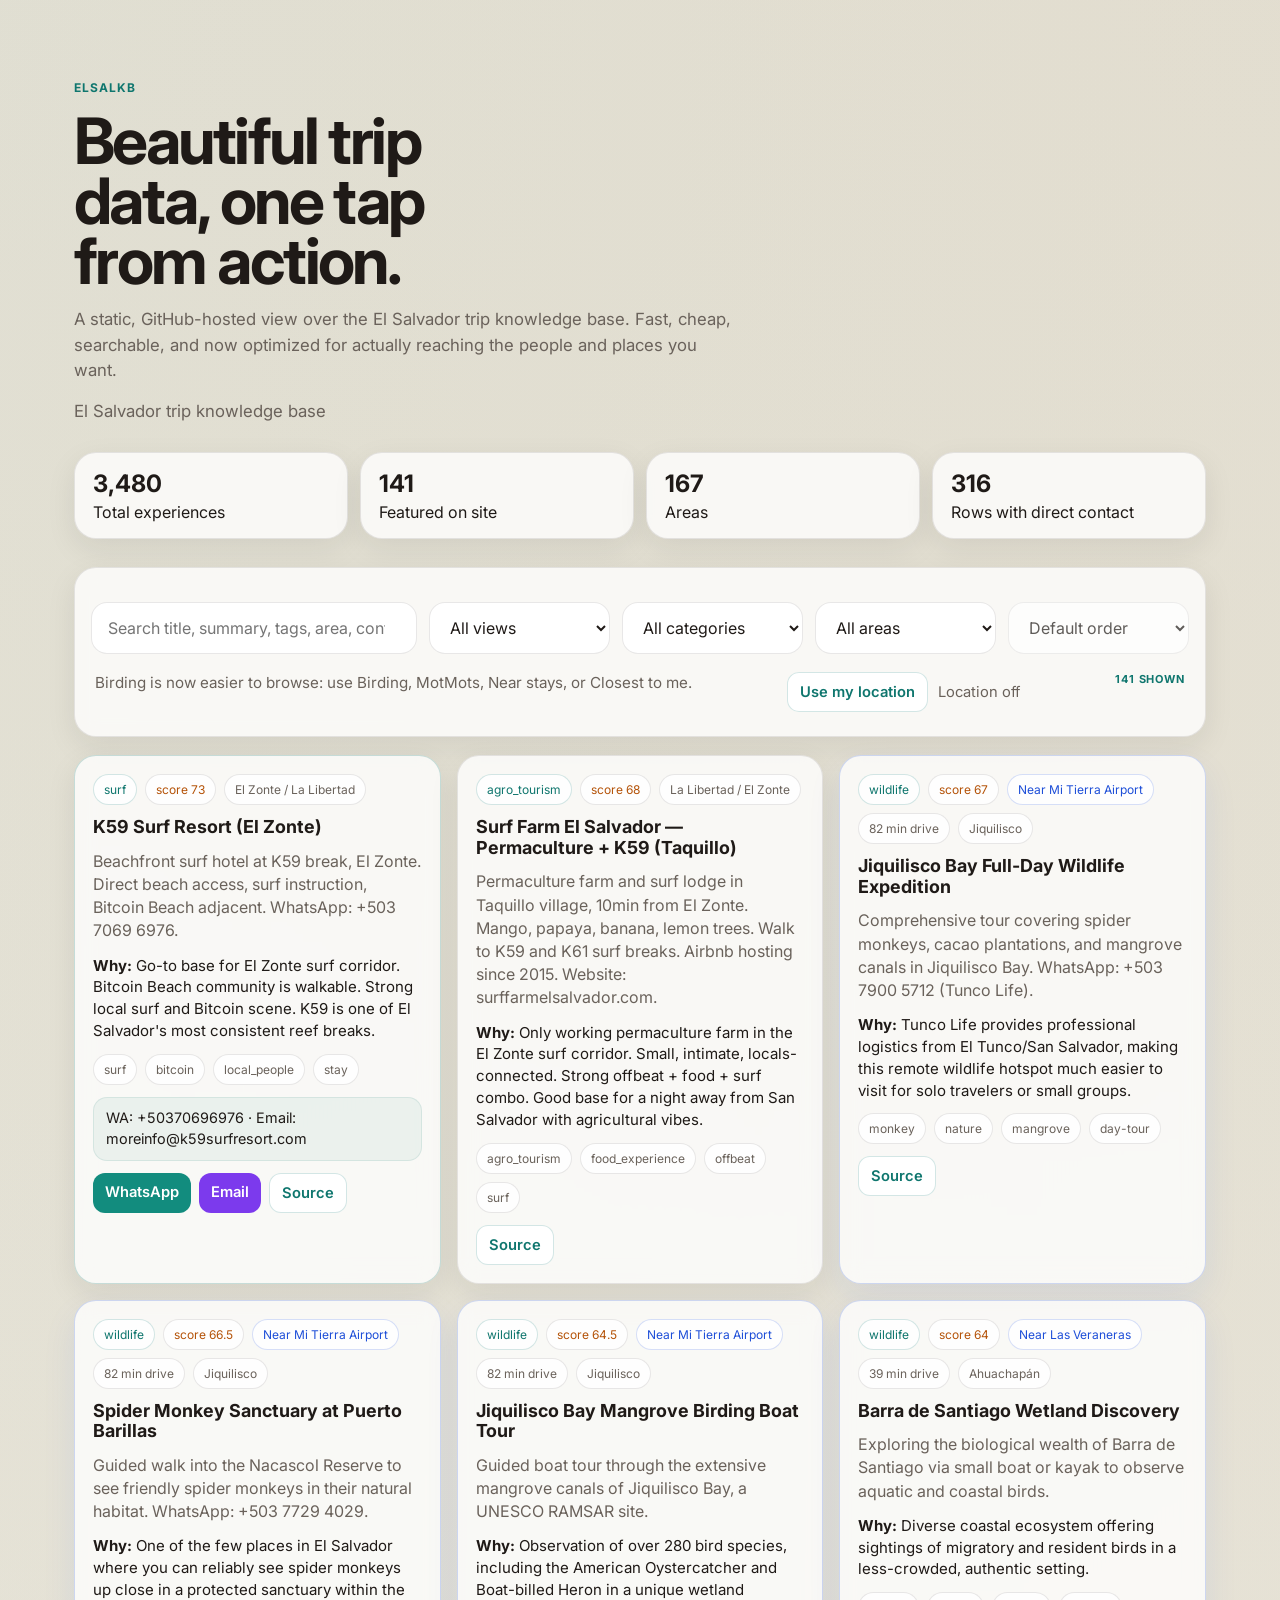
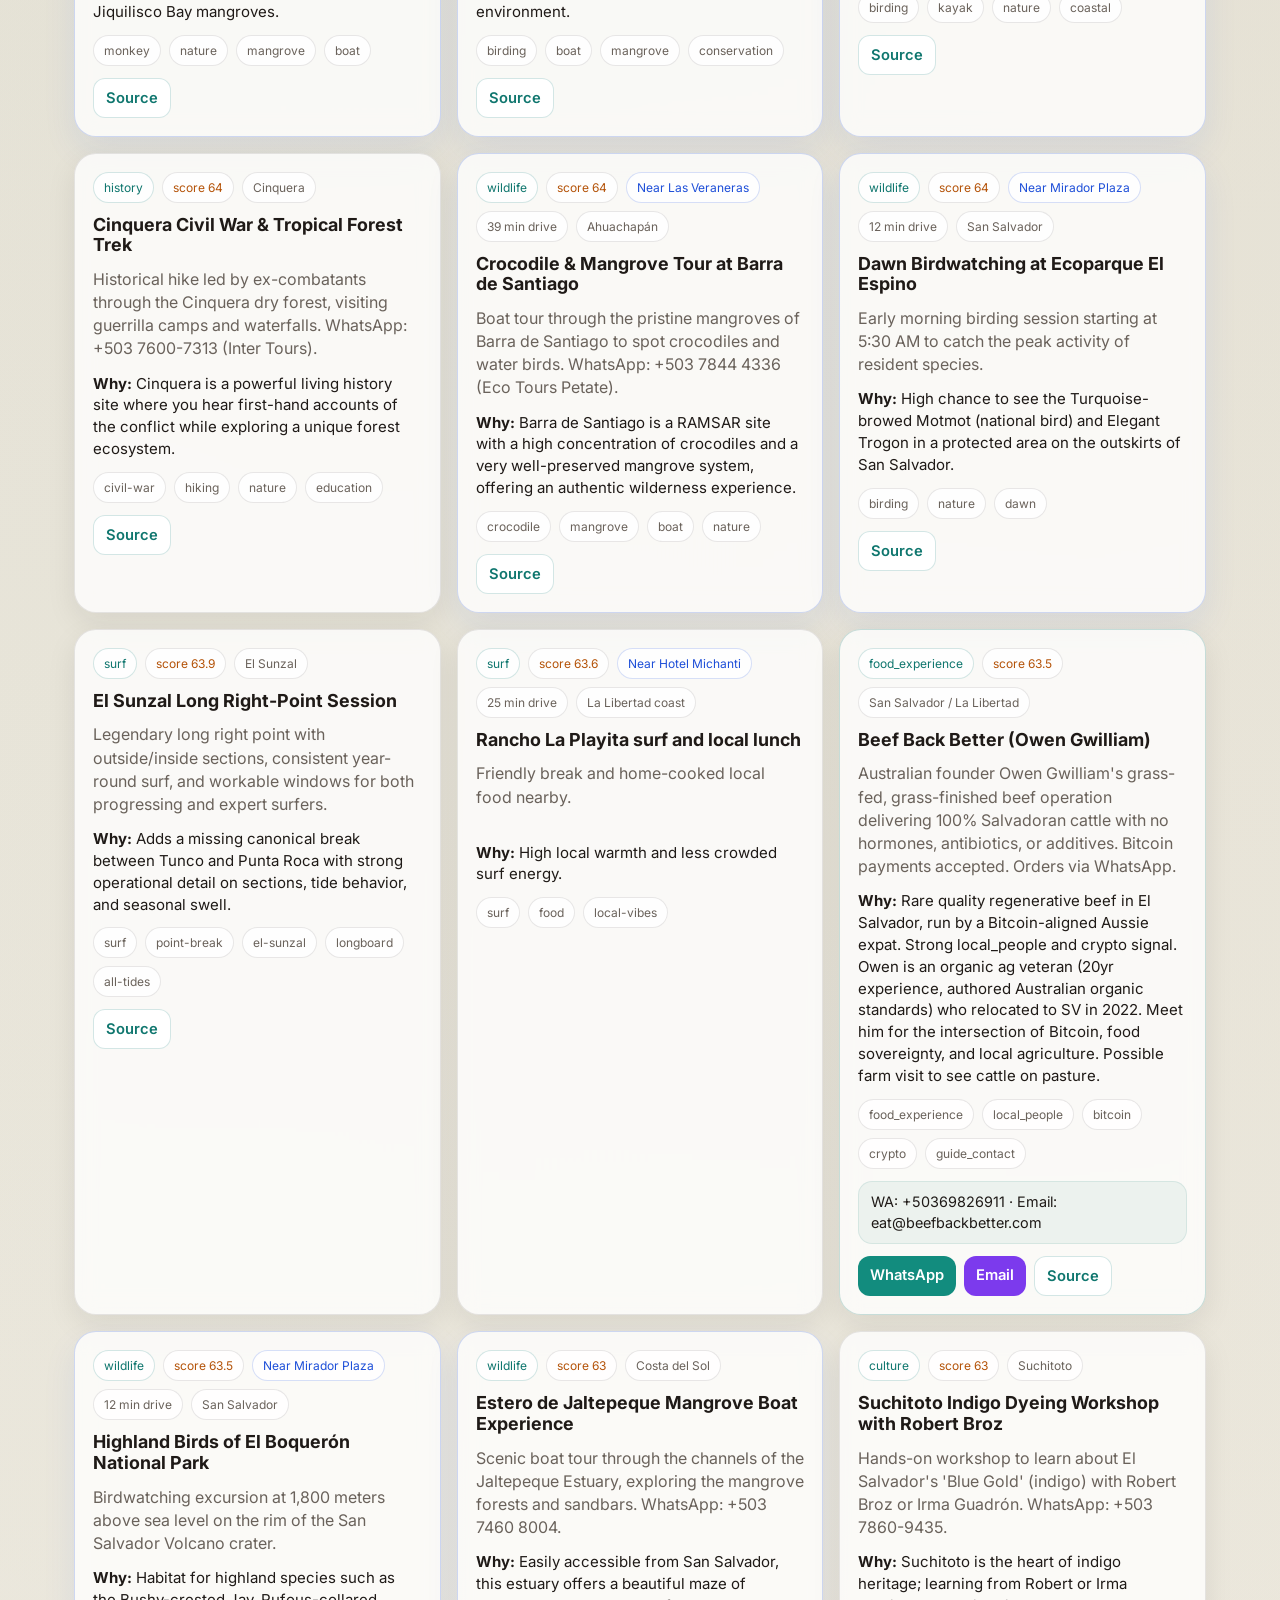
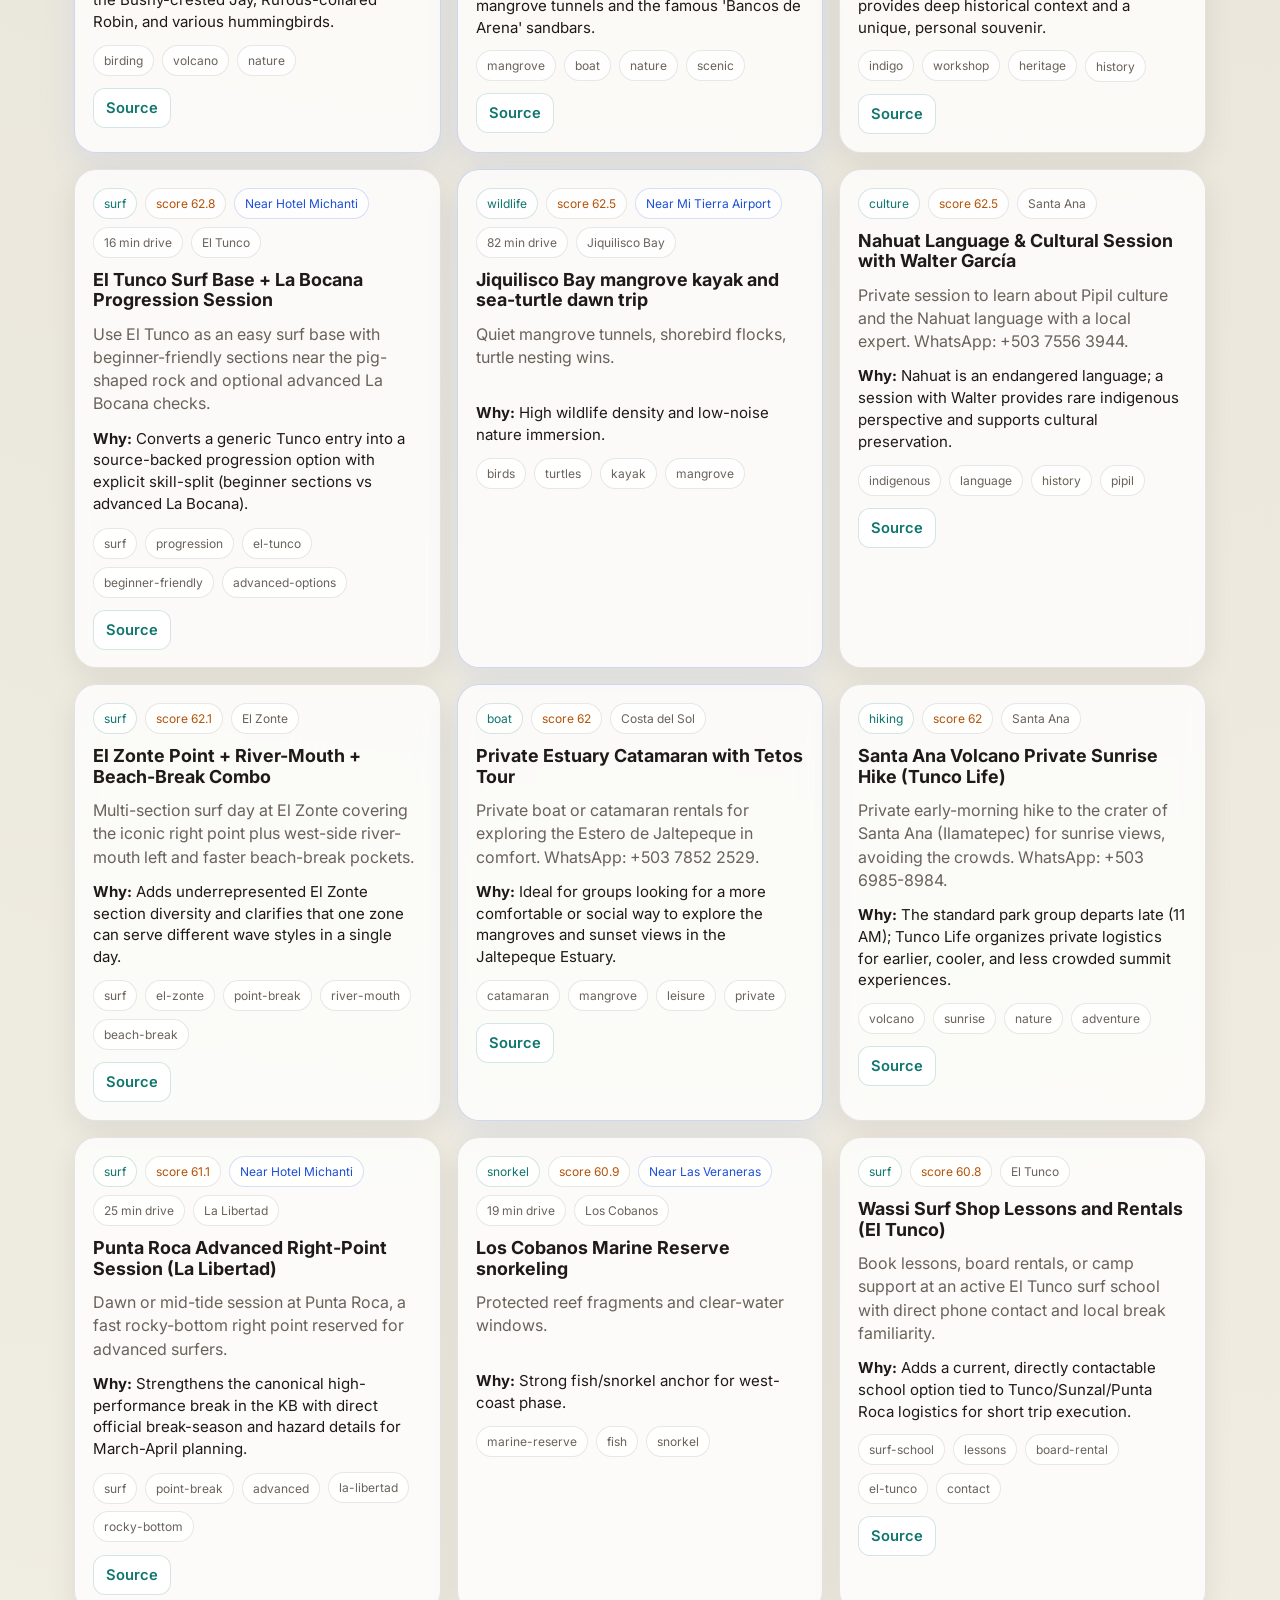
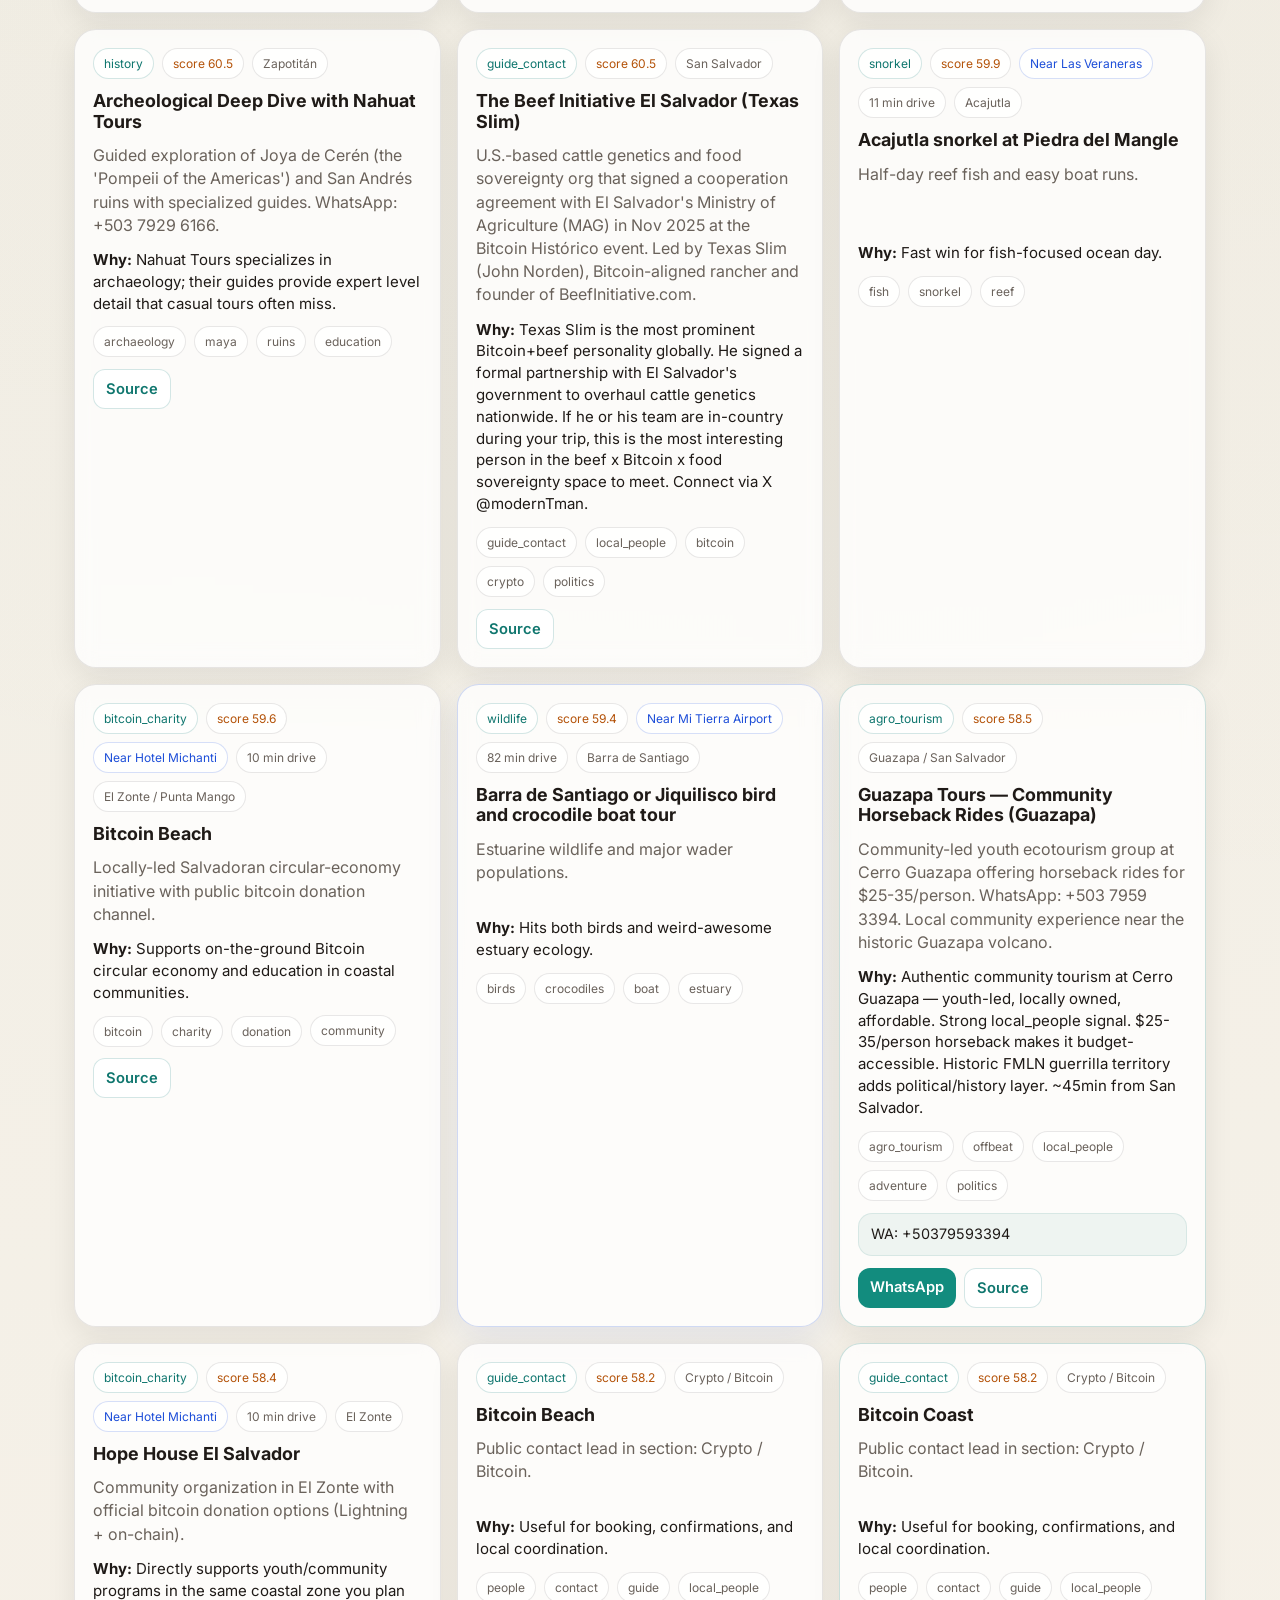
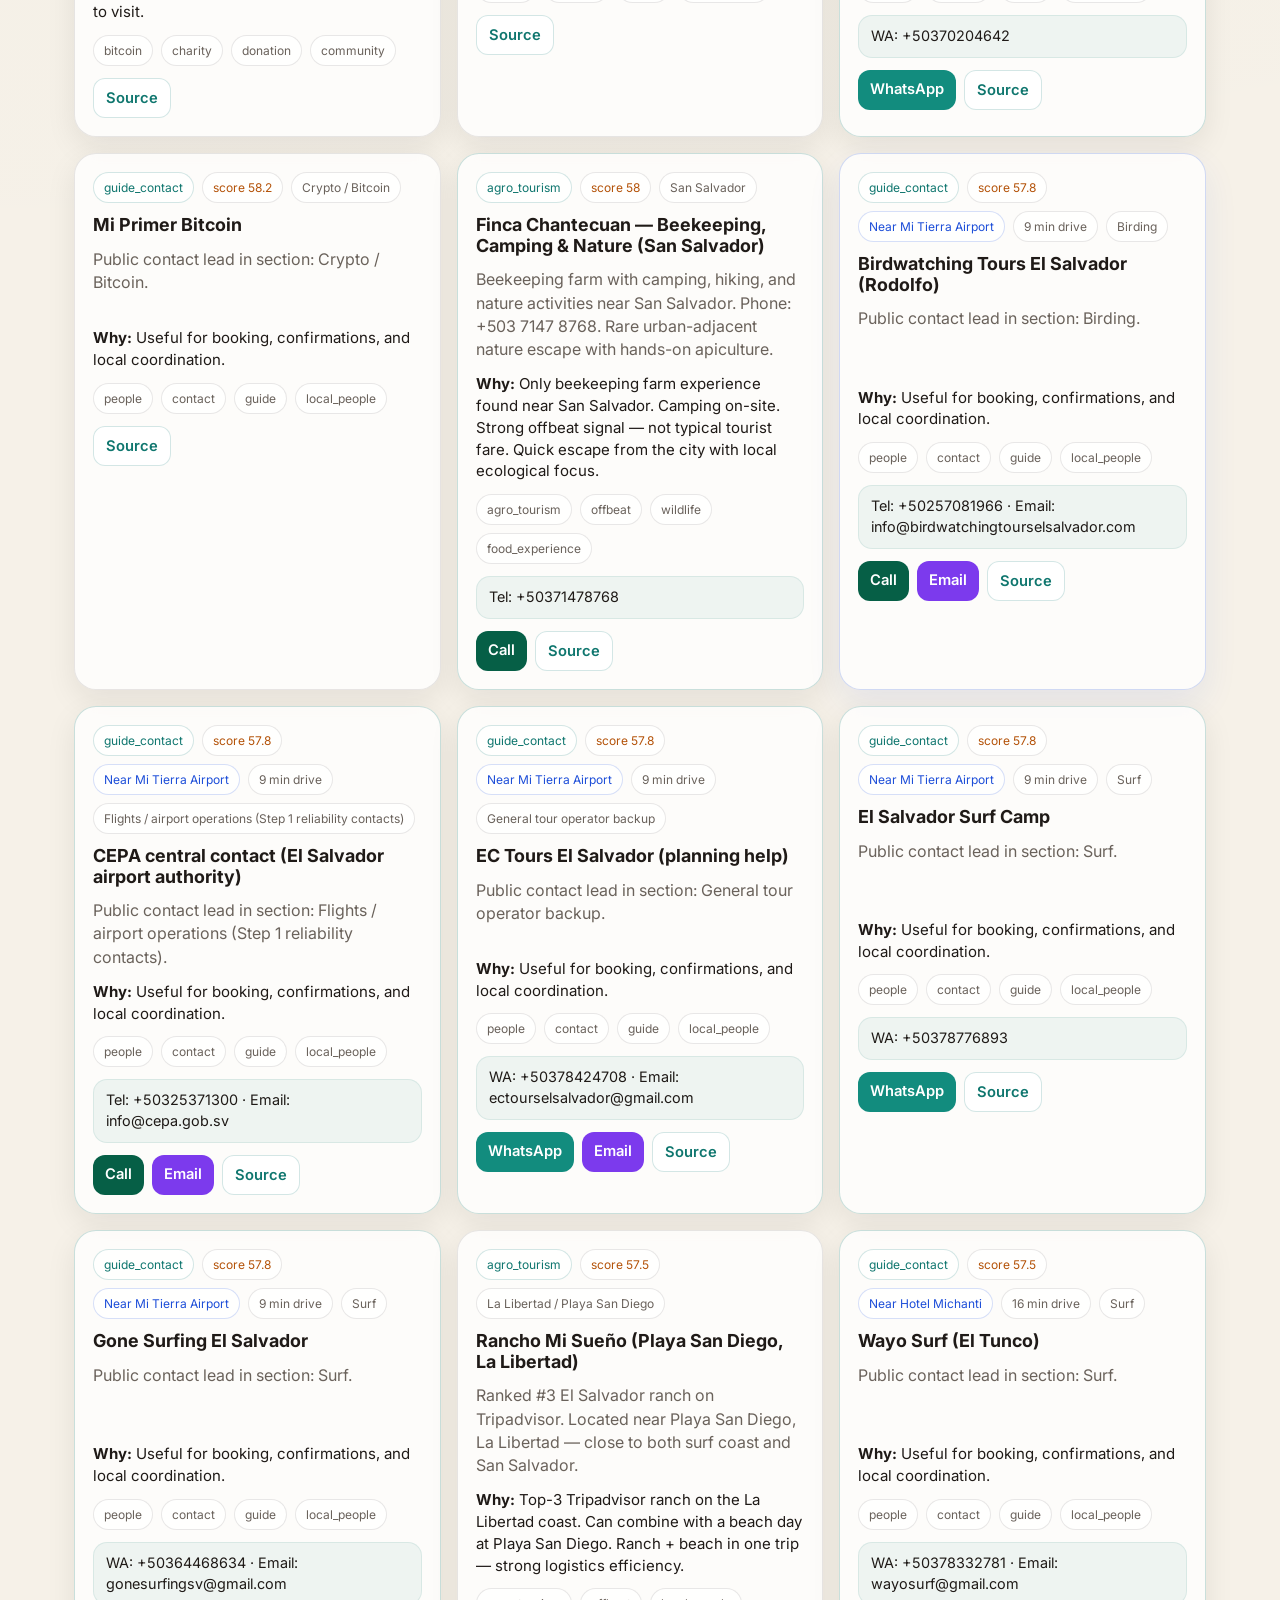
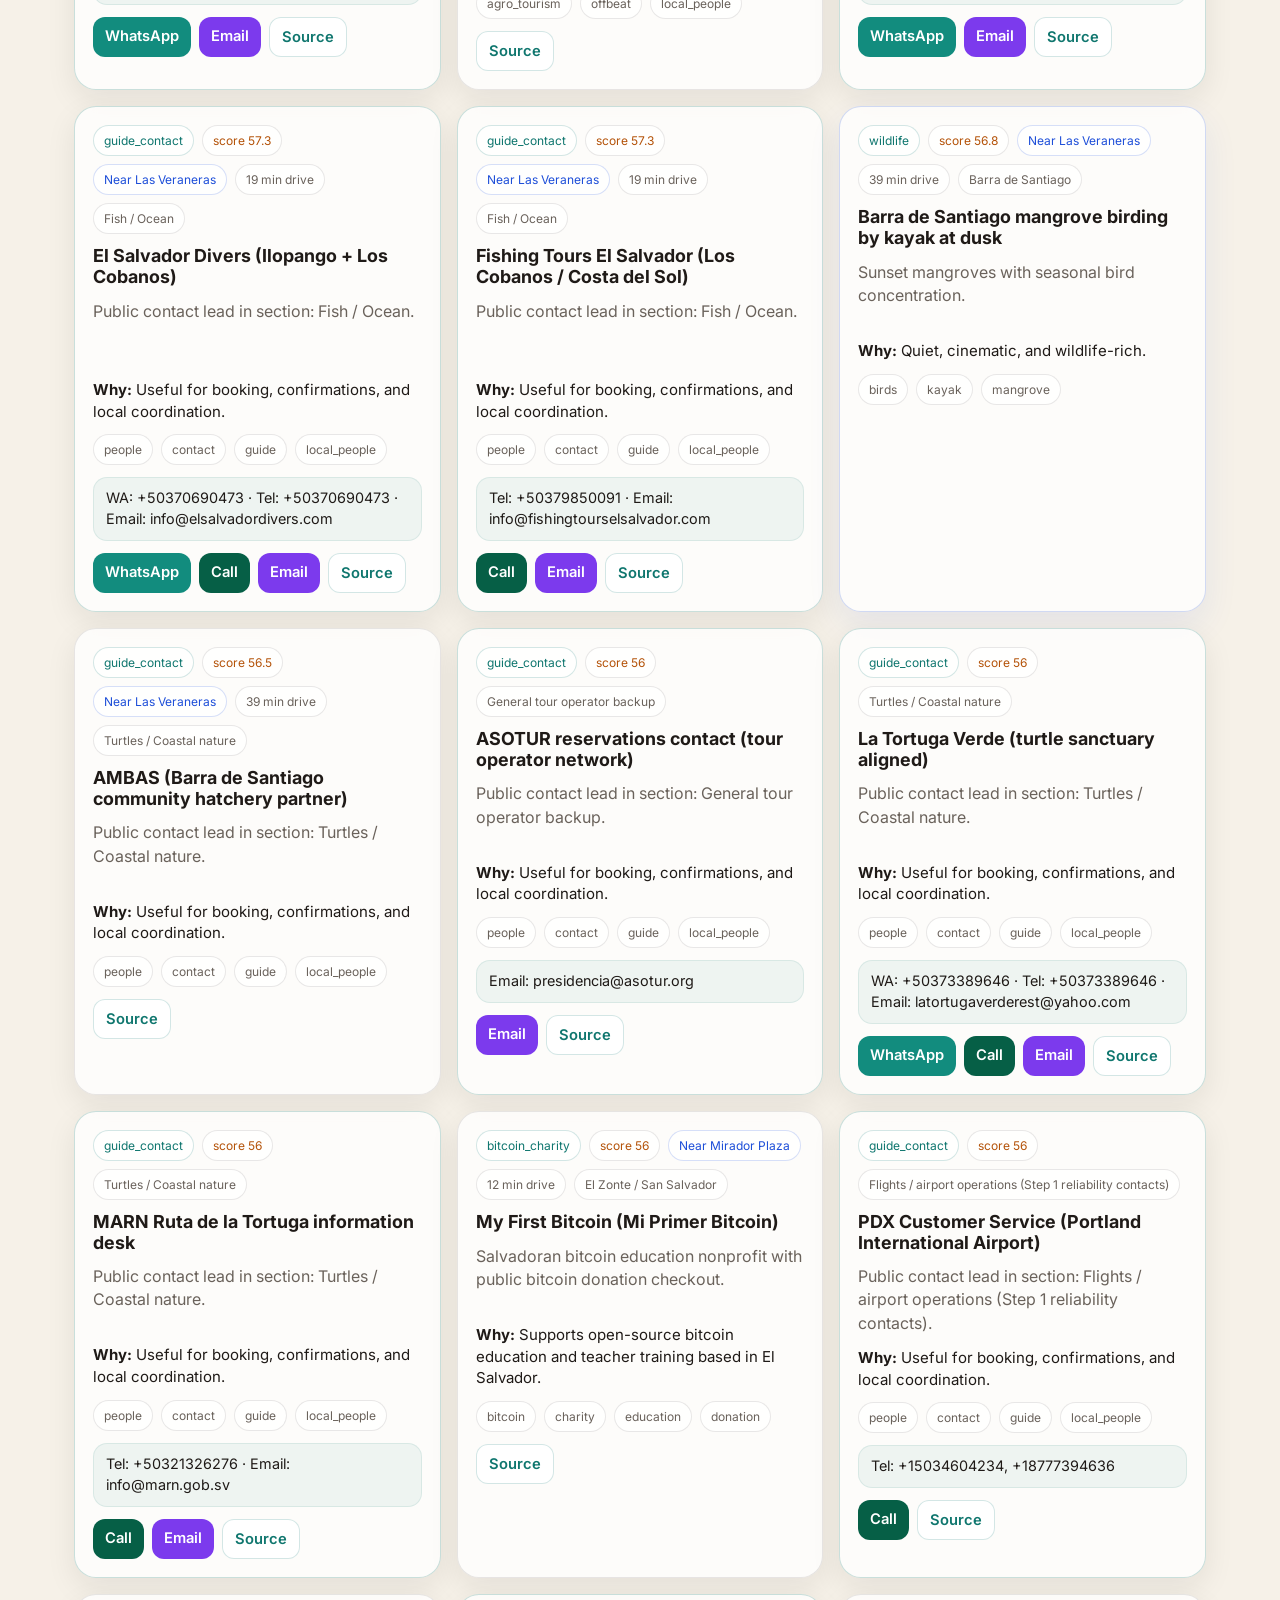
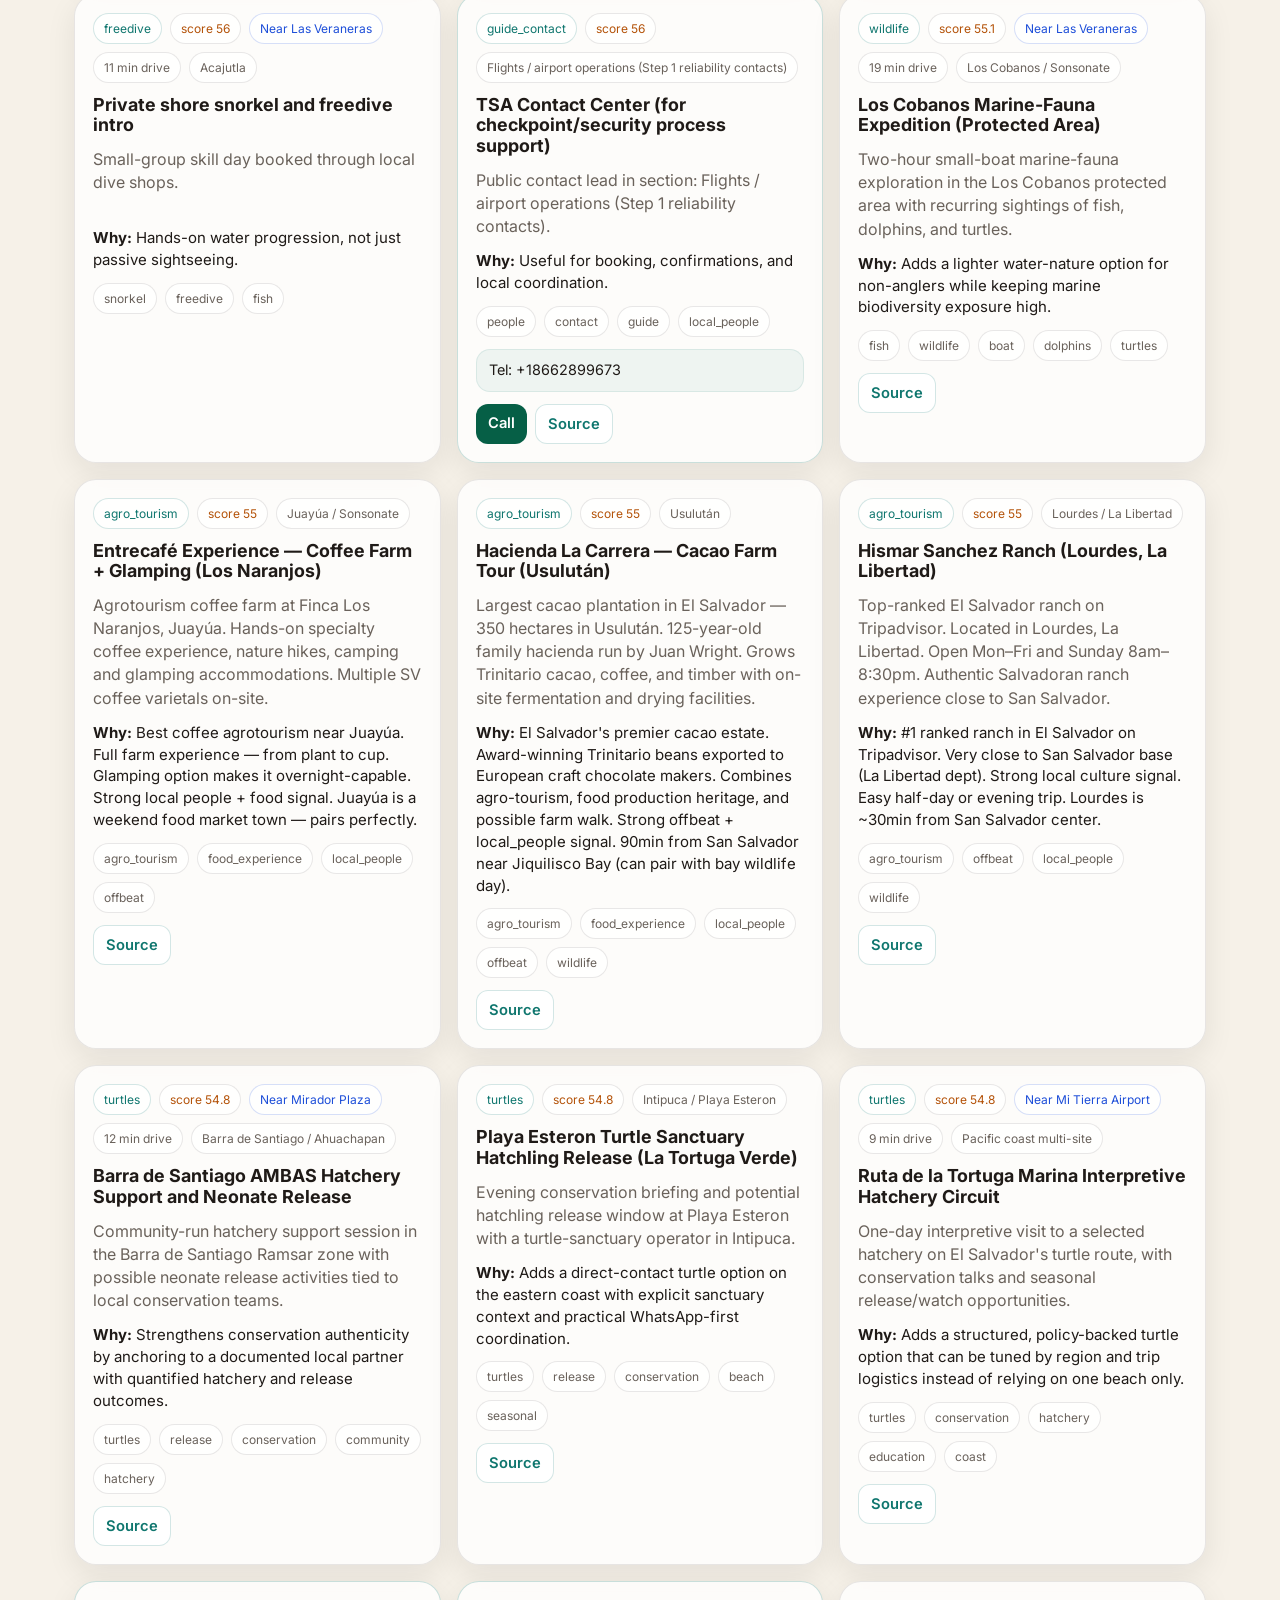
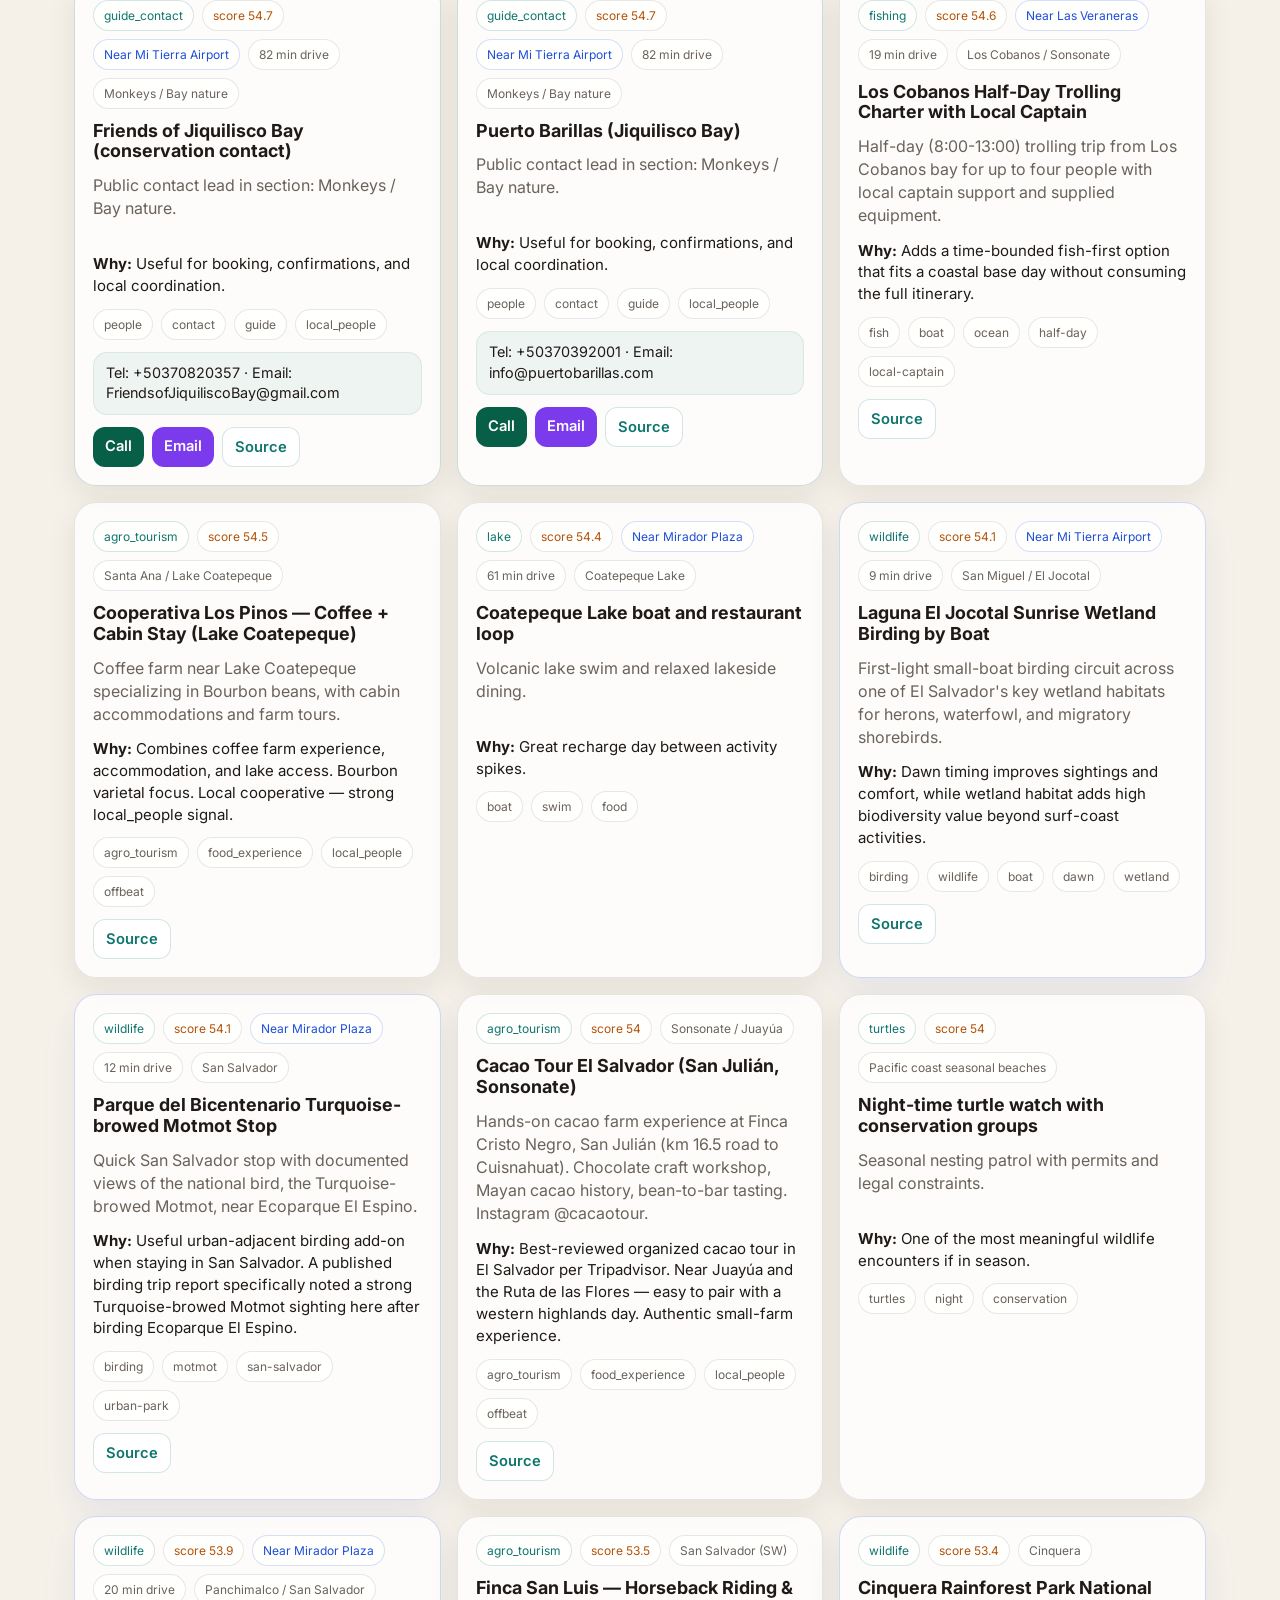
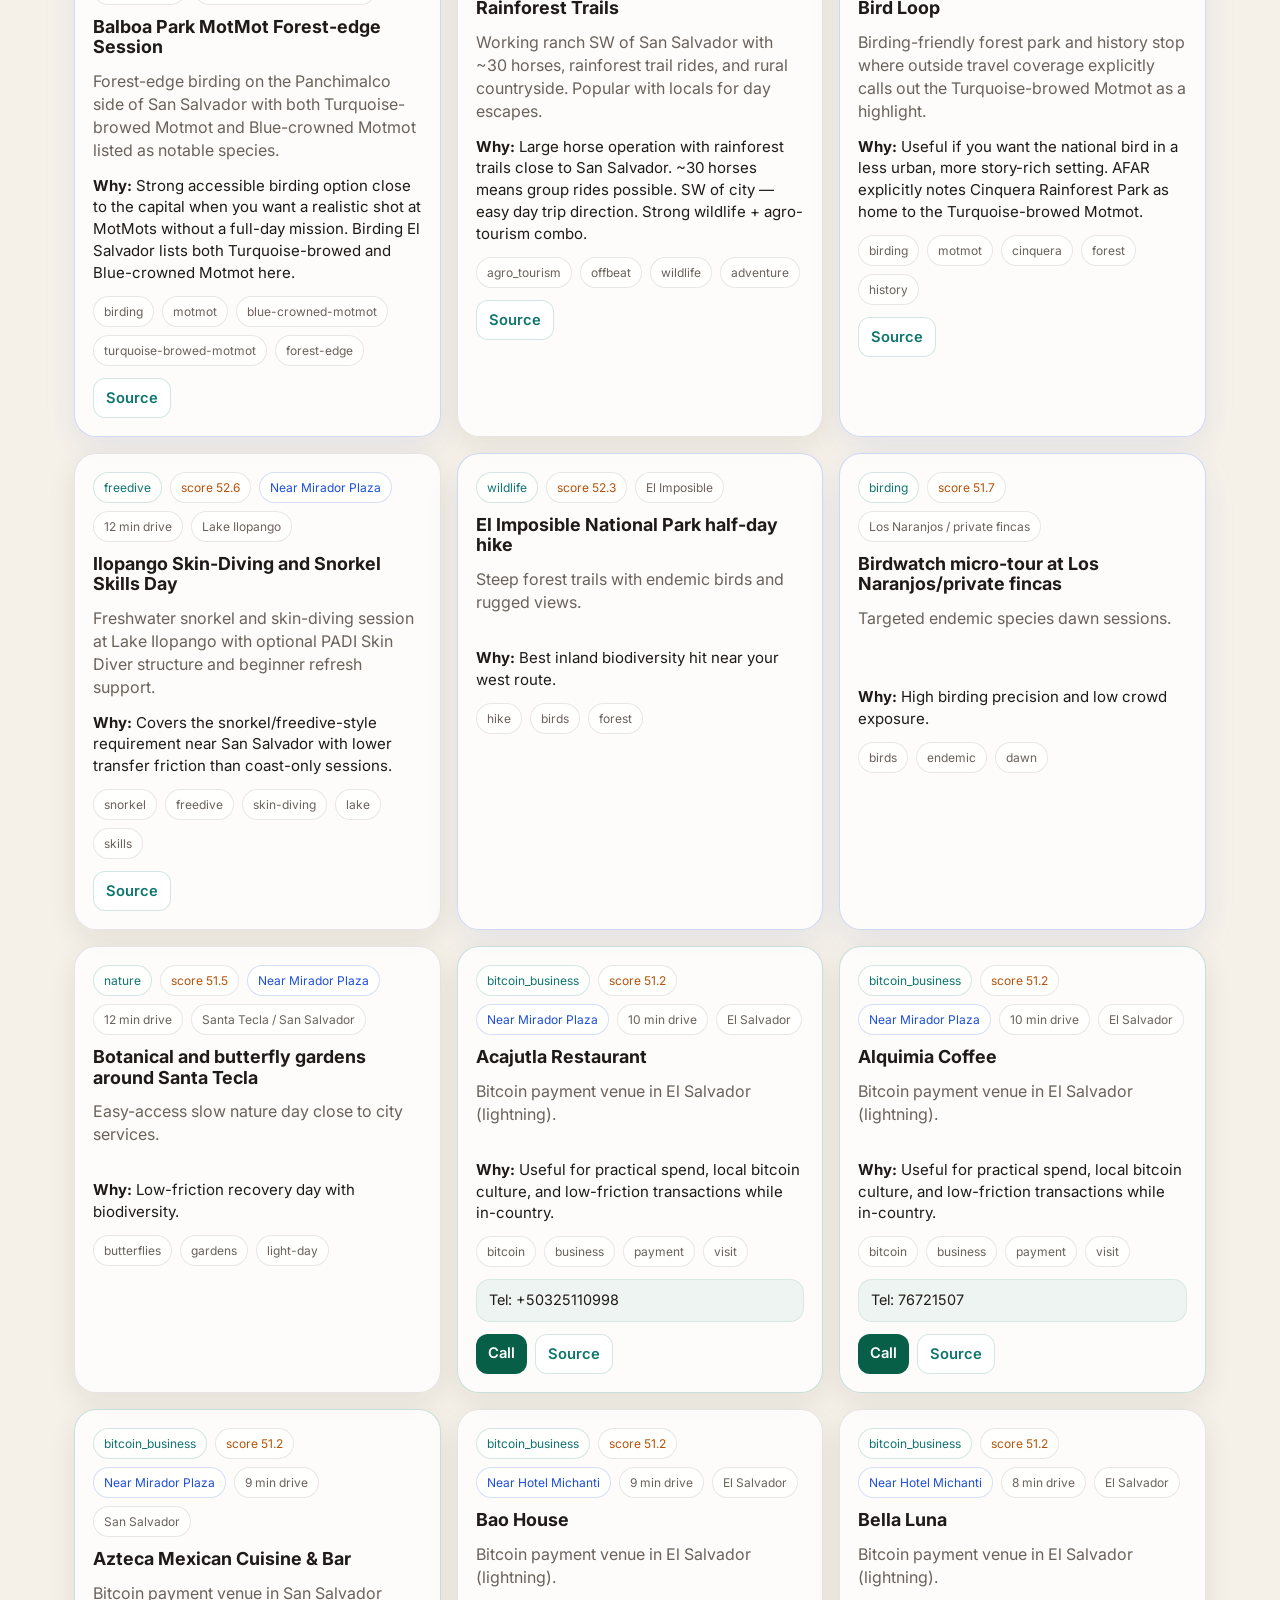
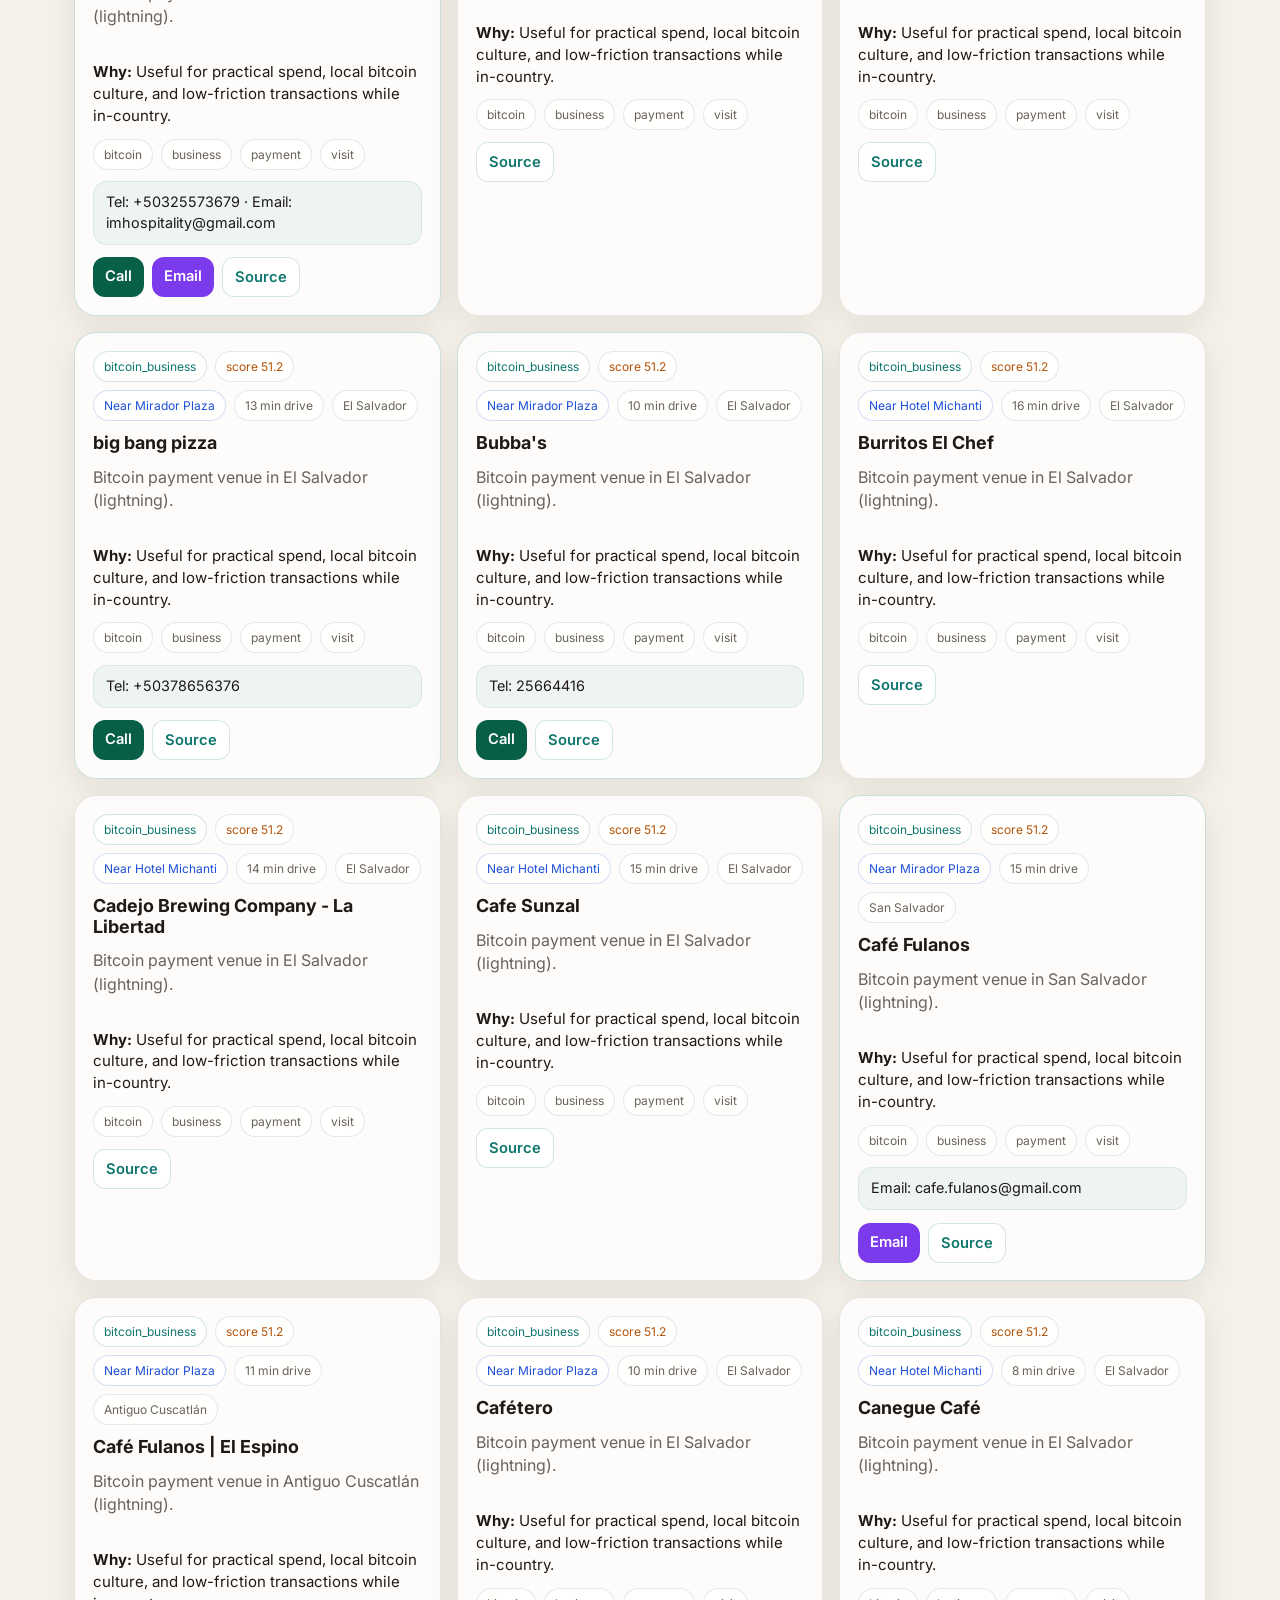
==== commit 8706f9b3: "Curate birding layer and polish discovery filters" ====
--- a/index.html
+++ b/index.html
@@ -29,8 +29,14 @@
     </section>
 
     <section class="panel" style="padding:16px;">
-      <div class="controls controls-4">
+      <div class="controls controls-5">
         <input id="search" type="search" placeholder="Search title, summary, tags, area, contact…">
+        <select id="quick-filter">
+          <option value="">All views</option>
+          <option value="birding">Birding</option>
+          <option value="motmots">MotMots</option>
+          <option value="near-stays">Near stays</option>
+        </select>
         <select id="category"><option value="">All categories</option></select>
         <select id="area"><option value="">All areas</option></select>
         <select id="sort">
@@ -40,7 +46,7 @@
         </select>
       </div>
       <div class="toolbar toolbar-stack">
-        <div class="subtitle toolbar-copy">Browse top featured rows, then jump straight into WhatsApp, phone, email, or source pages.</div>
+        <div class="subtitle toolbar-copy">Birding is now easier to browse: use Birding, MotMots, Near stays, or Closest to me.</div>
         <div class="location-row">
           <button id="location-button" class="button secondary-button" type="button">Use my location</button>
           <span id="location-status" class="location-status">Location off</span>
--- a/styles.css
+++ b/styles.css
@@ -1,12 +1,13 @@
 :root {
   --bg: #f6f1e8;
-  --panel: rgba(255,255,255,0.76);
+  --panel: rgba(255,255,255,0.78);
   --ink: #1f1a17;
   --muted: #6a625b;
   --line: rgba(31,26,23,0.10);
   --accent: #0f766e;
   --accent-2: #b45309;
   --accent-3: #065f46;
+  --bird: #1d4ed8;
   --shadow: 0 10px 30px rgba(31,26,23,0.08);
 }
 * { box-sizing: border-box; }
@@ -35,10 +36,10 @@
 .stat { padding: 16px 18px; }
 .stat b { display:block; font-size: 1.5rem; margin-bottom: 4px; }
 .controls { display:grid; grid-template-columns: 1.7fr 1fr 1fr; gap: 12px; margin: 18px 0; }
-.controls-4 { grid-template-columns: 1.7fr 1fr 1fr 1fr; }
+.controls-5 { grid-template-columns: 1.8fr 1fr 1fr 1fr 1fr; }
 input, select, button {
   width: 100%; padding: 14px 16px; border-radius: 16px; border: 1px solid var(--line);
-  background: rgba(255,255,255,.92); color: var(--ink); font: inherit;
+  background: rgba(255,255,255,.94); color: var(--ink); font: inherit;
 }
 button { cursor: pointer; }
 .toolbar { display:flex; justify-content:space-between; align-items:center; gap:12px; padding:0 4px 8px; }
@@ -49,15 +50,17 @@
 .grid { display:grid; grid-template-columns: repeat(auto-fit, minmax(320px,1fr)); gap: 16px; }
 .card { padding: 18px; display:grid; gap: 12px; align-content:start; }
 .card.has-contact { border-color: rgba(15,118,110,.22); }
+.card.birding-card { border-color: rgba(29,78,216,.20); box-shadow: 0 14px 34px rgba(29,78,216,.08); }
 .card h3 { margin: 0; font-size: 1.12rem; line-height: 1.15; }
 .meta, .tags, .links { display:flex; flex-wrap: wrap; gap: 8px; }
 .pill {
   display:inline-flex; align-items:center; gap:6px; font-size: 12px; padding: 7px 10px;
-  border-radius: 999px; border: 1px solid var(--line); color: var(--muted); background: rgba(255,255,255,.78);
+  border-radius: 999px; border: 1px solid var(--line); color: var(--muted); background: rgba(255,255,255,.82);
 }
 .pill.category { color: var(--accent); border-color: rgba(15,118,110,.18); }
 .pill.score { color: var(--accent-2); }
 .pill.distance { color: var(--accent-3); border-color: rgba(6,95,70,.18); }
+.pill.stay { color: var(--bird); border-color: rgba(29,78,216,.18); }
 .summary { color: var(--muted); line-height: 1.45; min-height: 4.2em; }
 .why { font-size: .94rem; line-height: 1.45; }
 .contact-line {
@@ -79,10 +82,10 @@
 a.button.subtle-button, .secondary-button { background: white; color: var(--accent); border: 1px solid rgba(15,118,110,.18); }
 a.subtle { color: var(--accent); text-decoration:none; font-weight:600; }
 footer { padding: 40px 0 60px; color: var(--muted); font-size: .95rem; }
-@media (max-width: 960px) {
-  .controls-4 { grid-template-columns: 1fr 1fr; }
+@media (max-width: 1080px) {
+  .controls-5 { grid-template-columns: 1fr 1fr 1fr; }
 }
 @media (max-width: 820px) {
-  .controls, .controls-4 { grid-template-columns: 1fr; }
+  .controls, .controls-5 { grid-template-columns: 1fr; }
   .toolbar { flex-direction: column; align-items: flex-start; }
 }
